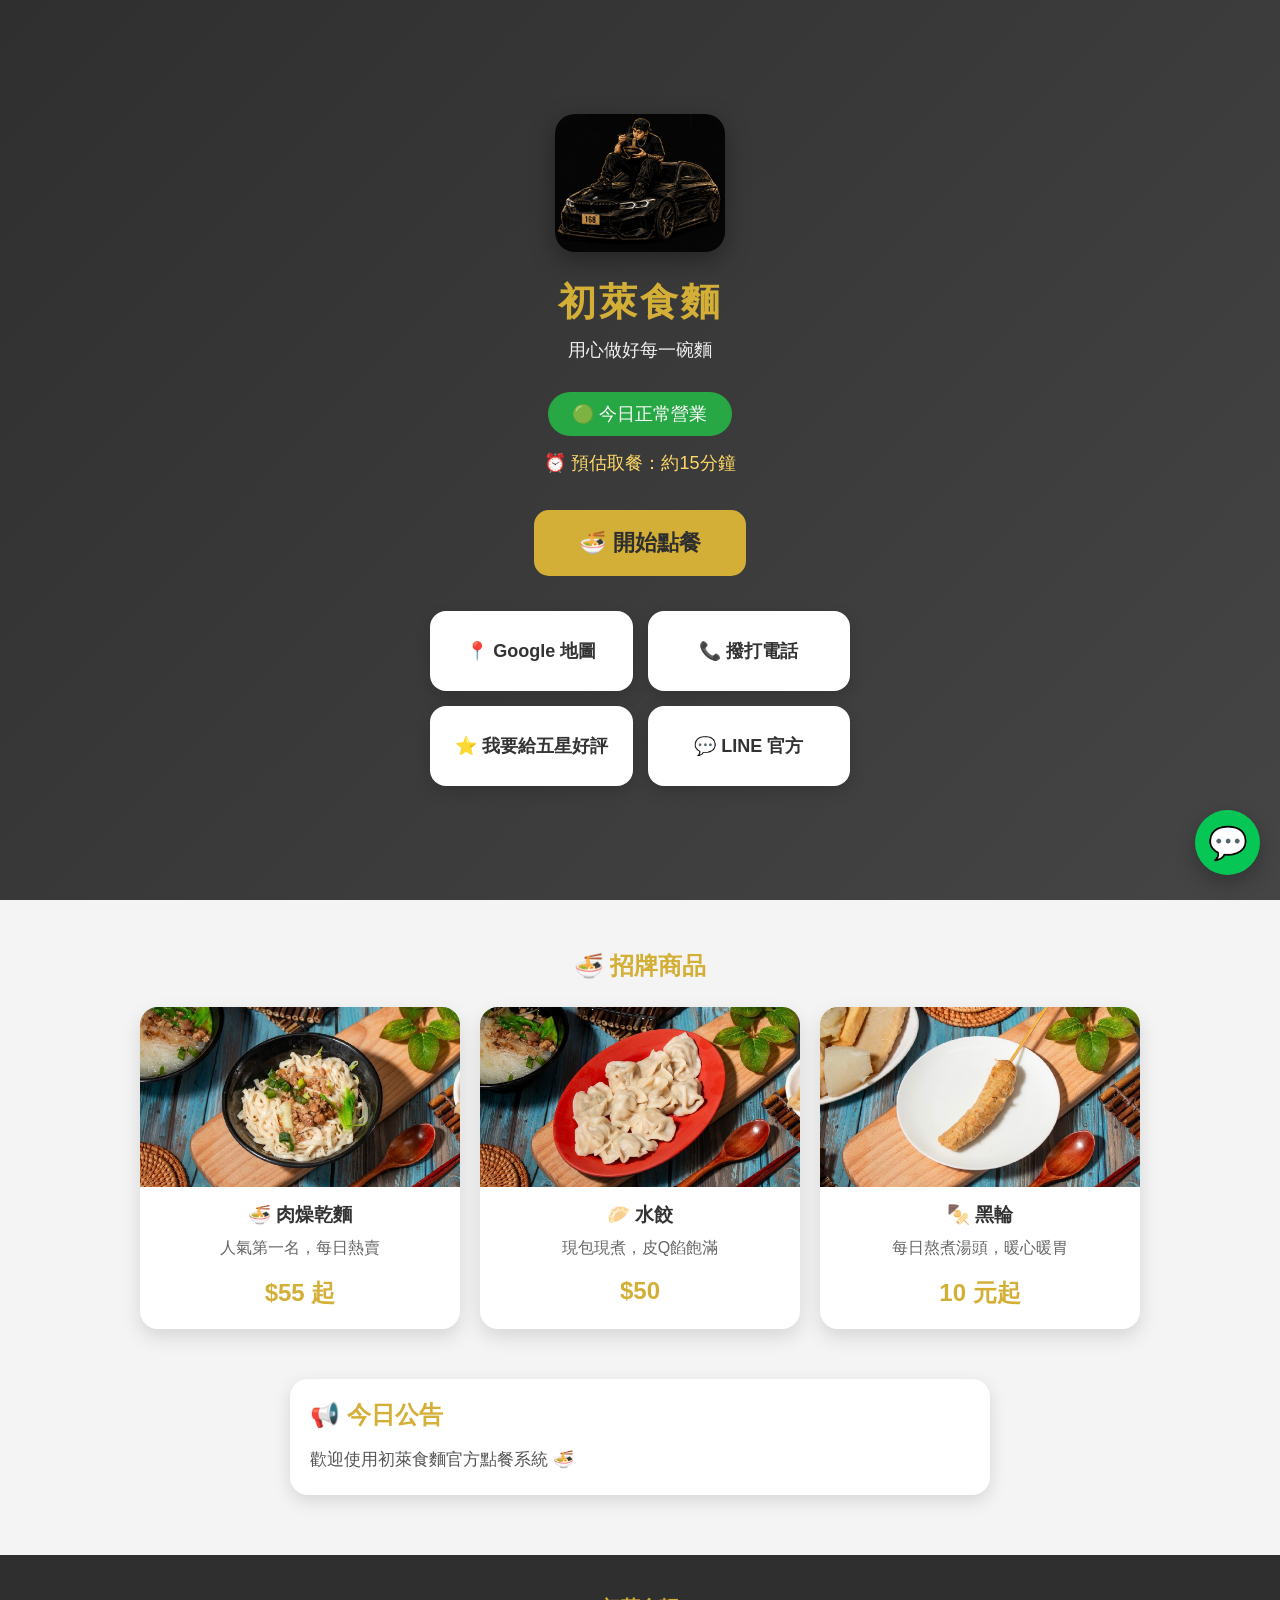
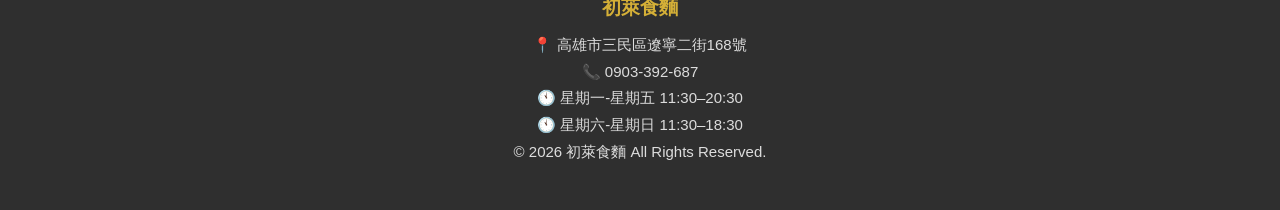
==== index.html @ 5552f07b "Update index.html" ====
<!DOCTYPE html>
<html lang="zh-Hant">

<head>
<meta charset="UTF-8">
<meta name="viewport" content="width=device-width, initial-scale=1.0">
<title>初萊食麵 | 官方網站</title>

<link rel="stylesheet" href="css/style.css">
</head>

<body>

<header class="hero">

    <img src="images/IMG_3543.jpeg" class="logo" alt="初萊食麵 Logo">

    <h1>初萊食麵</h1>

    <p class="slogan">
        用心做好每一碗麵
    </p>

    <div class="status">
        🟢 今日正常營業
    </div>

    <div class="wait">
        ⏰ 預估取餐：約15分鐘
    </div>

    <a href="order.html" class="order-btn">
        🍜 開始點餐
    </a>

<div class="quick-links">

    <a href="https://maps.app.goo.gl/HKeMyZ1iDuBQ5QWQ9?g_st=ic" target="_blank">
        📍 Google 地圖
    </a>

    <a href="tel:0903392687">
        📞 撥打電話
    </a>

<a href="https://g.page/r/CQl3fUEN40_CEBM/review" target="_blank">
    ⭐ 我要給五星好評
</a>

<a href="https://lin.ee/ZKitARId" target="_blank">
    💬 LINE 官方
</a>

</div>
</header>
<section class="featured-menu">

    <h2>🍜 招牌商品</h2>

    <div class="menu-grid">

        <div class="menu-card">
            <img src="images/IMG_3516.jpeg" alt="肉燥乾麵">
            <h3>🍜 肉燥乾麵</h3>
            <p>人氣第一名，每日熱賣</p>
            <div class="price">$55 起</div>
        </div>

        <div class="menu-card">
            <img src="images/IMG_3515.jpeg" alt="水餃">
            <h3>🥟 水餃</h3>
            <p>現包現煮，皮Q餡飽滿</p>
            <div class="price">$50</div>
        </div>

        <div class="menu-card">
            <img src="images/IMG_3517.jpeg" alt="黑輪">
            <h3>🍢 黑輪</h3>
            <p>每日熬煮湯頭，暖心暖胃</p>
            <div class="price">10 元起</div>
        </div>

    </div>

</section>

<section class="notice">

    <h2>📢 今日公告</h2>

    <div id="notice">
        歡迎使用初萊食麵官方點餐系統 🍜
    </div>
    </section>
    
<footer class="footer">

    <h3>初萊食麵</h3>

    <p>📍 高雄市三民區遼寧二街168號</p>

    <p>📞 0903-392-687</p>

    <p>🕚 星期一-星期五 11:30–20:30</p>

    <p>🕚 星期六-星期日 11:30–18:30</p>

    <p>© 2026 初萊食麵 All Rights Reserved.</p>

</footer>


<!-- LINE 官方 -->
<a href="https://lin.ee/ZKitARId"
   class="line-float"
   target="_blank"
   aria-label="LINE 官方">

    💬

</a>


</body>
</html>
---- css/style.css ----
/* ===== 基本設定 ===== */

*{
    margin:0;
    padding:0;
    box-sizing:border-box;
}

body{
    font-family:Arial, sans-serif;
    background:#f4f4f4;
    color:#333;
}

/* ===== 首頁 ===== */

.hero{

    min-height:100vh;

    background:linear-gradient(135deg,#2F2F2F,#454545);

    display:flex;

    flex-direction:column;

    justify-content:center;

    align-items:center;

    text-align:center;

    padding:30px;

}

/* Logo */

.logo{

    width:170px;

    border-radius:20px;

    margin-bottom:25px;

    box-shadow:0 8px 25px rgba(0,0,0,.35);

}

/* 店名 */

.hero h1{

    color:#D4AF37;

    font-size:38px;

    letter-spacing:3px;

    margin-bottom:10px;

}

/* 標語 */

.slogan{

    color:#eeeeee;

    font-size:18px;

    margin-bottom:30px;

}

/* 營業狀態 */

.status{

    background:#28a745;

    color:white;

    padding:10px 24px;

    border-radius:30px;

    font-size:18px;

    margin-bottom:15px;

}

/* 等待時間 */

.wait{

    color:#FFD966;

    font-size:18px;

    margin-bottom:35px;

}

/* 點餐按鈕 */

.order-btn{

    display:inline-block;

    background:#D4AF37;

    color:#2F2F2F;

    text-decoration:none;

    font-size:22px;

    font-weight:bold;

    padding:18px 45px;

    border-radius:15px;

    transition:.25s;

}

.order-btn:hover{

    transform:scale(1.05);

}

.order-btn:active{

    transform:scale(.95);

}
/* ===== 快捷按鈕 ===== */

.quick-links{
    margin-top:35px;
    width:100%;
    max-width:420px;

    display:grid;
    grid-template-columns:1fr 1fr;
    gap:15px;
}

.quick-links a{
    display:flex;
    justify-content:center;
    align-items:center;

    min-height:80px;

    background:white;
    color:#333;

    text-decoration:none;

    border-radius:16px;

    font-weight:bold;
    font-size:18px;

    box-shadow:0 6px 16px rgba(0,0,0,.15);

    transition:.25s;
}

.quick-links a:active{
    transform:scale(.97);
}
/* ===== 公告 ===== */

.notice{
    margin:25px auto 50px;

    width:90%;
    max-width:700px;

    background:white;

    border-radius:18px;

    padding:20px;

    box-shadow:0 6px 18px rgba(0,0,0,.12);

}

.notice h2{

    color:#D4AF37;

    margin-bottom:15px;

    font-size:24px;

}

#notice{

    font-size:17px;

    color:#555;

    line-height:1.7;

}
/* ===== LINE 浮動按鈕 ===== */

.line-float{

    position:fixed;

    right:20px;

    bottom:25px;

    width:65px;

    height:65px;

    background:#06C755;

    color:white;

    border-radius:50%;

    display:flex;

    justify-content:center;

    align-items:center;

    text-decoration:none;

    font-size:32px;

    box-shadow:0 8px 20px rgba(0,0,0,.25);

    z-index:9999;

    transition:.25s;

}

.line-float:hover{

    transform:scale(1.08);

}

.line-float:active{

    transform:scale(.92);

}
/* ===== 今日推薦 ===== */

.today-special{
    width:90%;
    max-width:700px;
    margin:45px auto 25px;
}

.today-special h2{
    color:#D4AF37;
    font-size:26px;
    margin-bottom:18px;
    text-align:center;
}

.special-card{

    background:linear-gradient(135deg,#ffffff,#f8f8f8);

    border:3px solid #D4AF37;

    border-radius:20px;

    padding:28px;

    text-align:center;

    box-shadow:0 10px 25px rgba(0,0,0,.18);

}

.special-card h3{
    color:#333;
    font-size:28px;
    margin:10px 0;
}

.special-card p{
    color:#666;
    line-height:1.8;
}

.price{
    color:#D4AF37;
    font-size:36px;
    font-weight:bold;
    margin:20px 0;
}

.special-btn{

    display:inline-block;

    margin-top:15px;

    background:#D4AF37;

    color:#2f2f2f;

    text-decoration:none;

    padding:16px 40px;

    border-radius:12px;

    font-size:18px;

    font-weight:bold;

    transition:.25s;

}

.special-btn:hover{

    transform:scale(1.05);

}
/* ===== 招牌商品 ===== */

.featured-menu{
    width:90%;
    max-width:1000px;
    margin:50px auto;
}

.featured-menu h2{
    text-align:center;
    color:#D4AF37;
    margin-bottom:25px;
}

.menu-grid{
    display:grid;
    grid-template-columns:repeat(auto-fit,minmax(250px,1fr));
    gap:20px;
}

.menu-card{
    background:#fff;
    border-radius:18px;
    overflow:hidden;
    box-shadow:0 8px 20px rgba(0,0,0,.12);
    text-align:center;
    transition:.25s;
}
.menu-card img{
    width:100%;
    height:200px;
    object-fit:cover;
    display:block;
}
.menu-card:hover{
    transform:translateY(-5px);
}

.menu-card img{
    width:100%;
    height:180px;
    object-fit:cover;
}

.menu-card h3{
    margin:15px 0 10px;
}

.menu-card p{
    color:#666;
    padding:0 15px;
}

.menu-card .price{
    color:#D4AF37;
    font-size:24px;
    font-weight:bold;
    margin:18px 0 20px;
}
/* ===== 頁尾 ===== */

.footer{
    margin-top:60px;
    padding:40px 20px;
    background:#2F2F2F;
    color:#ddd;
    text-align:center;
}

.footer h3{
    color:#D4AF37;
    margin-bottom:15px;
}

.footer p{
    margin:8px 0;
    font-size:15px;
}
/* ===== 點餐頁 ===== */

.page-header{

    background:#2F2F2F;

    color:white;

    text-align:center;

    padding:30px;

}

.page-header h1{

    color:#D4AF37;

    margin-bottom:10px;

}

.order-page{

    width:90%;

    max-width:700px;

    margin:30px auto;

}

.order-page h2{

    color:#D4AF37;

    margin-bottom:20px;

}

.menu-item{

    display:flex;

    justify-content:space-between;

    align-items:center;

    background:white;

    padding:18px;

    border-radius:15px;

    margin-bottom:15px;

    box-shadow:0 4px 12px rgba(0,0,0,.1);

}

.menu-item button{

    background:#D4AF37;

    color:#222;

    border:none;

    padding:12px 20px;

    border-radius:10px;

    font-weight:bold;

}
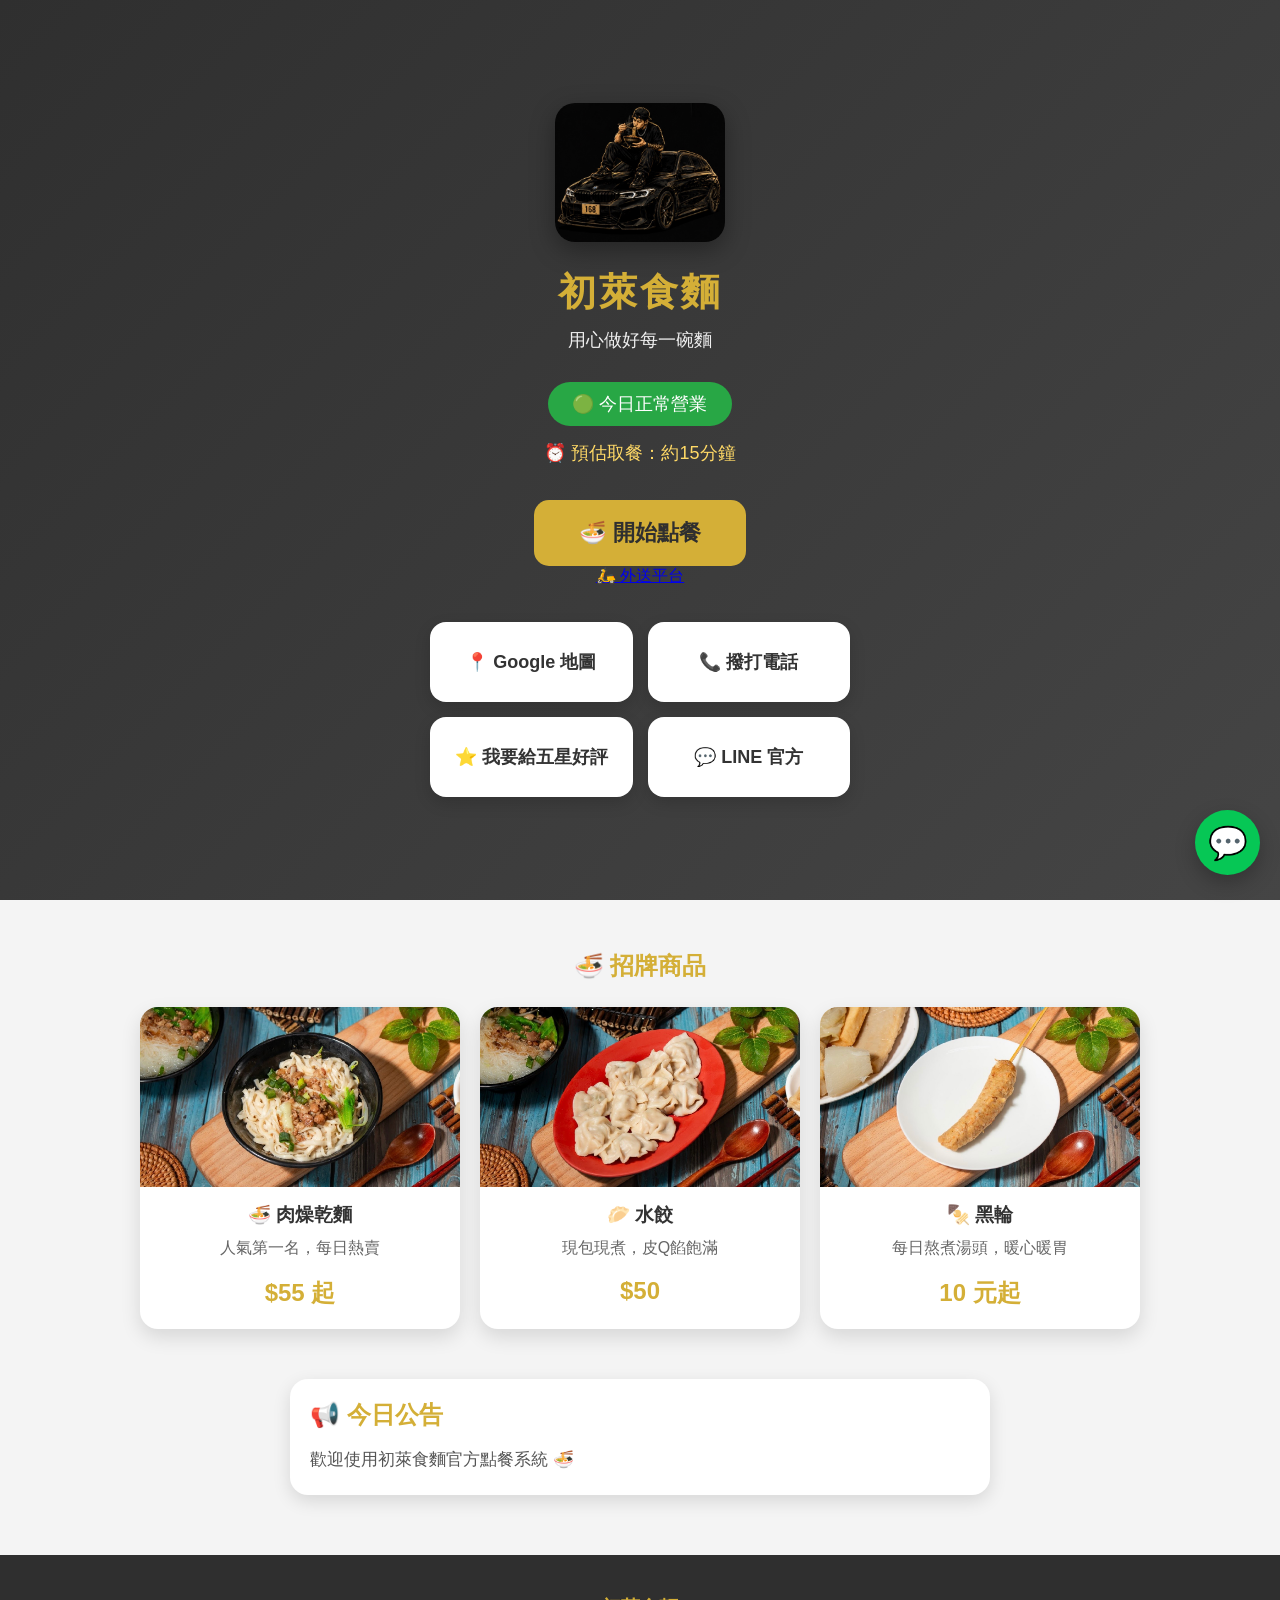
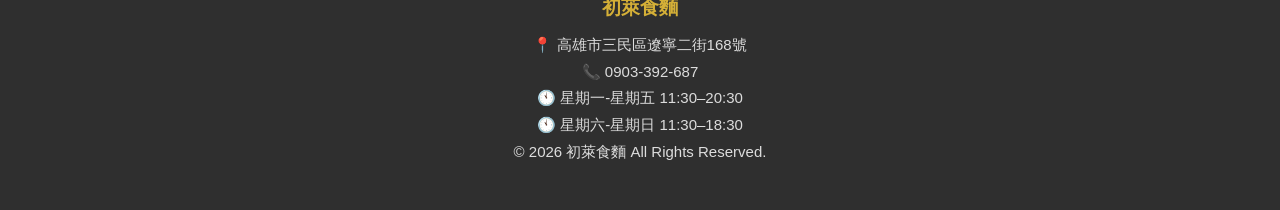
==== commit 73014a22: "Update index.html" ====
--- a/index.html
+++ b/index.html
@@ -32,6 +32,14 @@
     <a href="order.html" class="order-btn">
         🍜 開始點餐
     </a>
+    
+<a
+    class="bigbtn delivery"
+    href="delivery.html">
+
+    🛵 外送平台
+
+</a>
 
 <div class="quick-links">
 
--- a/css/style.css
+++ b/css/style.css
@@ -492,4 +492,442 @@
 
     font-weight:bold;
 
+}
+/* ===== 結帳頁 ===== */
+
+input,
+textarea,
+select{
+
+    width:100%;
+    box-sizing:border-box;
+
+    padding:16px;
+
+    margin-top:8px;
+    margin-bottom:20px;
+
+    font-size:18px;
+
+    border:2px solid #ddd;
+
+    border-radius:12px;
+
+    background:#fff;
+
+}
+
+input:focus,
+textarea:focus{
+
+    border-color:#D4AF37;
+    outline:none;
+
+}
+
+label{
+
+    font-size:18px;
+    display:block;
+    margin:12px 0;
+
+}
+
+#submit-order{
+
+    width:100%;
+
+    padding:18px;
+
+    font-size:22px;
+
+    font-weight:bold;
+
+    background:#D4AF37;
+
+    color:#222;
+
+    border:none;
+
+    border-radius:15px;
+
+    margin-top:20px;
+
+}
+/* ===== 結帳頁 ===== */
+
+.checkout-page{
+
+    max-width:700px;
+
+    margin:auto;
+
+    padding:20px;
+
+}
+
+.checkout-card{
+
+    background:#fff;
+
+    border-radius:18px;
+
+    padding:20px;
+
+    margin-bottom:20px;
+
+    box-shadow:0 4px 12px rgba(0,0,0,.08);
+
+}
+
+.checkout-card h2{
+
+    margin-top:0;
+
+    color:#444;
+
+}
+
+.checkout-card label{
+
+    display:block;
+
+    margin-top:16px;
+
+    margin-bottom:8px;
+
+    font-weight:bold;
+
+}
+
+.checkout-card input[type=text],
+.checkout-card input[type=tel],
+.checkout-card textarea{
+
+    width:100%;
+
+    box-sizing:border-box;
+
+    padding:16px;
+
+    font-size:18px;
+
+    border:2px solid #ddd;
+
+    border-radius:12px;
+
+}
+
+.checkout-card textarea{
+
+    resize:vertical;
+
+}
+
+.checkout-card input:focus,
+.checkout-card textarea:focus{
+
+    border-color:#D4AF37;
+
+    outline:none;
+
+}
+
+#submit-order{
+
+    width:100%;
+
+    margin-top:25px;
+
+    padding:18px;
+
+    border:none;
+
+    border-radius:14px;
+
+    background:#D4AF37;
+
+    color:#222;
+
+    font-size:22px;
+
+    font-weight:bold;
+
+}
+/* ===== Checkout ===== */
+
+.checkout-page{
+
+    max-width:700px;
+    margin:auto;
+    padding:20px;
+
+}
+
+.checkout-card{
+
+    background:#fff;
+
+    border-radius:18px;
+
+    padding:22px;
+
+    margin-bottom:20px;
+
+    box-shadow:0 8px 20px rgba(0,0,0,.08);
+
+}
+
+.checkout-card h2{
+
+    margin-top:0;
+
+    color:#333;
+
+}
+
+.checkout-card label{
+
+    display:block;
+
+    margin-top:18px;
+
+    margin-bottom:8px;
+
+    font-size:18px;
+
+    font-weight:bold;
+
+}
+
+.checkout-card input[type=text],
+.checkout-card input[type=tel],
+.checkout-card textarea{
+
+    width:100%;
+
+    box-sizing:border-box;
+
+    padding:16px;
+
+    font-size:18px;
+
+    border-radius:12px;
+
+    border:2px solid #ddd;
+
+}
+
+.checkout-card textarea{
+
+    min-height:110px;
+
+    resize:none;
+
+}
+
+.checkout-card input:focus,
+.checkout-card textarea:focus{
+
+    border-color:#D4AF37;
+
+    outline:none;
+
+}
+
+.order-type{
+
+    display:flex;
+
+    gap:15px;
+
+    margin-top:10px;
+
+}
+
+.order-type label{
+
+    flex:1;
+
+    text-align:center;
+
+    background:#f5f5f5;
+
+    border-radius:12px;
+
+    padding:15px;
+
+    cursor:pointer;
+
+}
+
+#submit-order{
+
+    width:100%;
+
+    margin-top:30px;
+
+    padding:18px;
+
+    border:none;
+
+    border-radius:14px;
+
+    background:#D4AF37;
+
+    color:#222;
+
+    font-size:22px;
+
+    font-weight:bold;
+
+}
+/* ===== 客製化視窗 ===== */
+
+.modal{
+
+    display:none;
+
+    position:fixed;
+
+    left:0;
+
+    top:0;
+
+    width:100%;
+
+    height:100%;
+
+    background:rgba(0,0,0,.55);
+
+    z-index:9999;
+
+}
+
+.modal-box{
+
+    position:absolute;
+
+    left:0;
+
+    bottom:0;
+
+    width:100%;
+
+    max-height:90vh;
+
+    overflow:auto;
+
+    background:white;
+
+    border-radius:28px 28px 0 0;
+
+    padding:24px;
+
+    animation:slideUp .25s;
+
+}
+@keyframes slideUp{
+
+    from{
+
+        transform:translateY(100%);
+
+    }
+
+    to{
+
+        transform:translateY(0);
+
+    }
+
+}
+
+.modal h2{
+
+    margin-top:0;
+
+    text-align:center;
+
+    color:#d4af37;
+
+}
+
+.modal h3{
+
+    margin-top:20px;
+
+    font-size:16px;
+
+}
+
+.modal label{
+
+    display:flex;
+
+    align-items:center;
+
+    padding:14px;
+
+    margin:10px 0;
+
+    border:1px solid #ddd;
+
+    border-radius:14px;
+
+    font-size:17px;
+
+}
+
+.modal input{
+
+    margin-right:8px;
+
+}
+
+.modal button{
+
+    width:100%;
+
+    padding:18px;
+
+    border:none;
+
+    border-radius:14px;
+
+    font-size:18px;
+
+    font-weight:bold;
+
+}
+
+.modal button:first-of-type{
+
+    background:#d4af37;
+
+    color:#222;
+
+}
+
+.modal button:last-of-type{
+
+    background:#eee;
+
+}
+.brand-home{
+    display:inline-block;
+    color:#D4AF37;
+    text-decoration:none;
+    font-size:32px;
+    font-weight:bold;
+    letter-spacing:3px;
+    transition:.2s;
+}
+
+.brand-home:hover{
+    transform:scale(1.03);
+}
+
+.brand-home:active{
+    transform:scale(.97);
 }
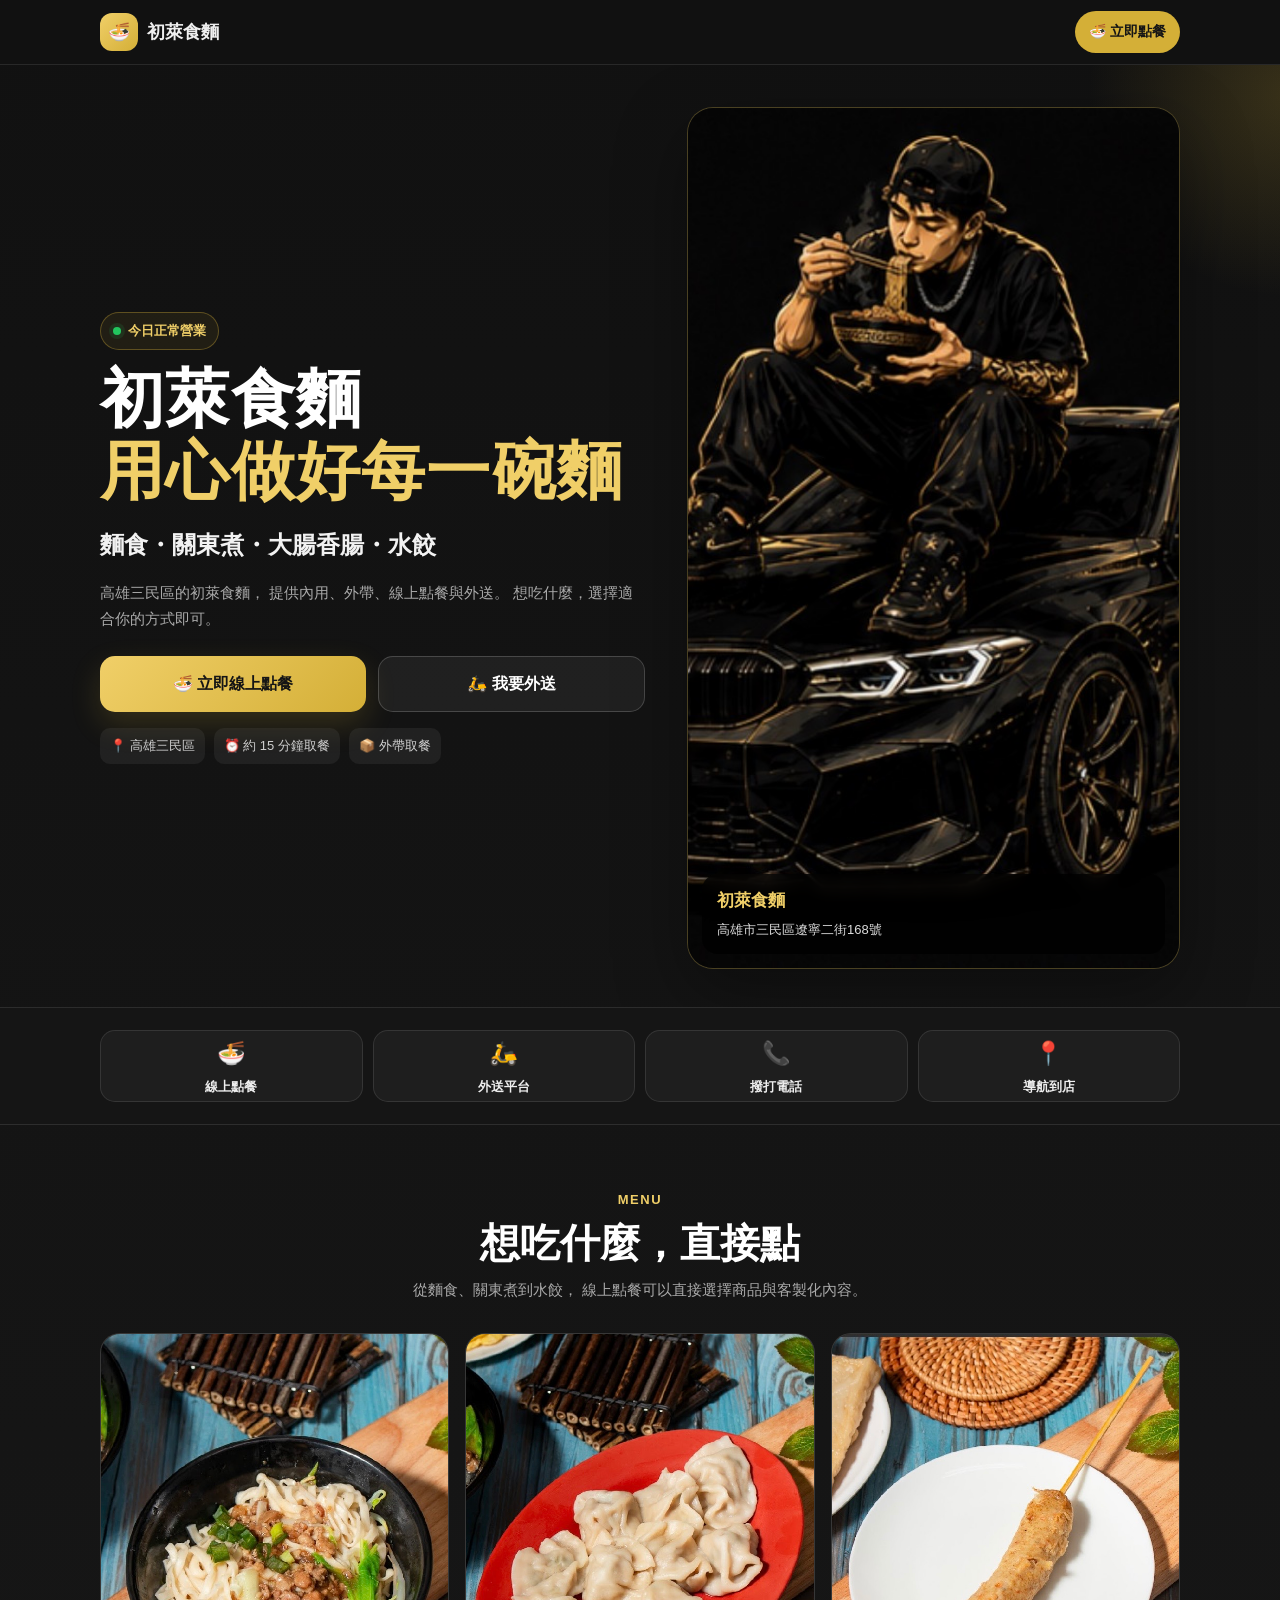
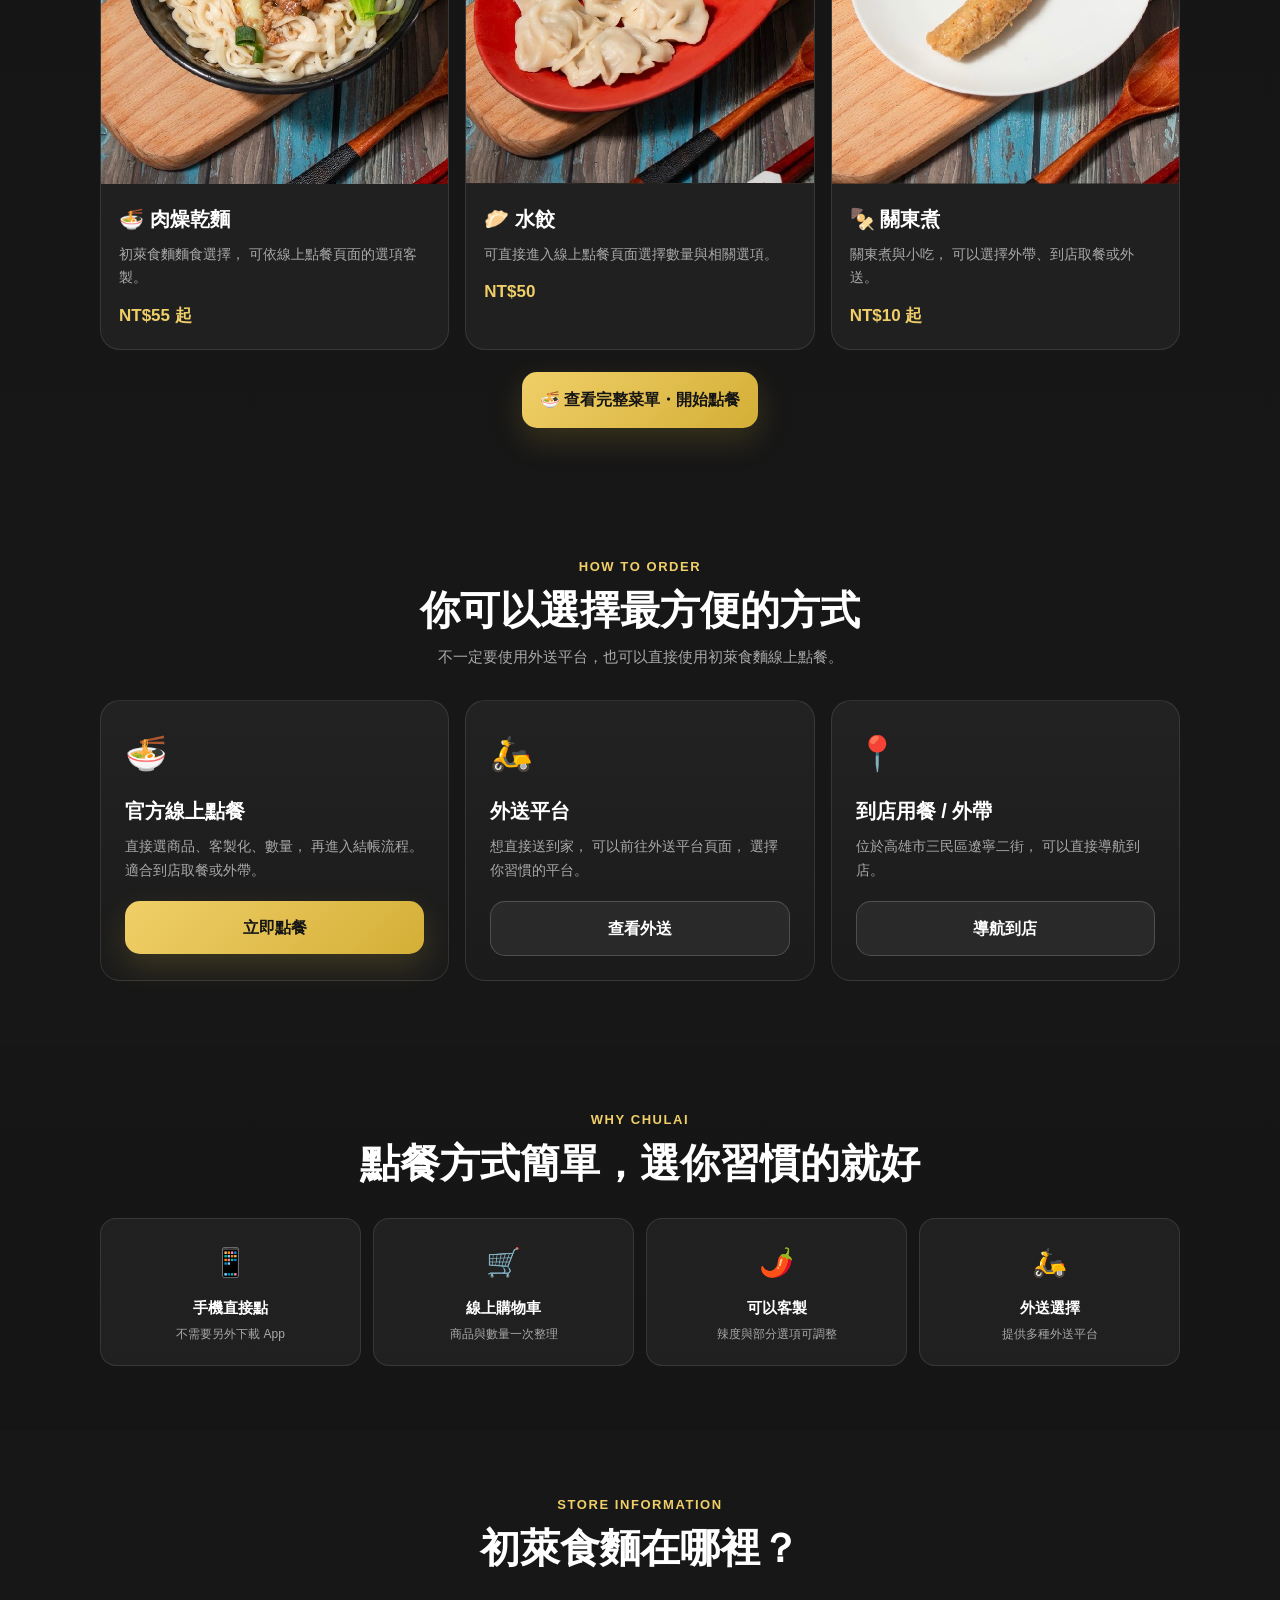
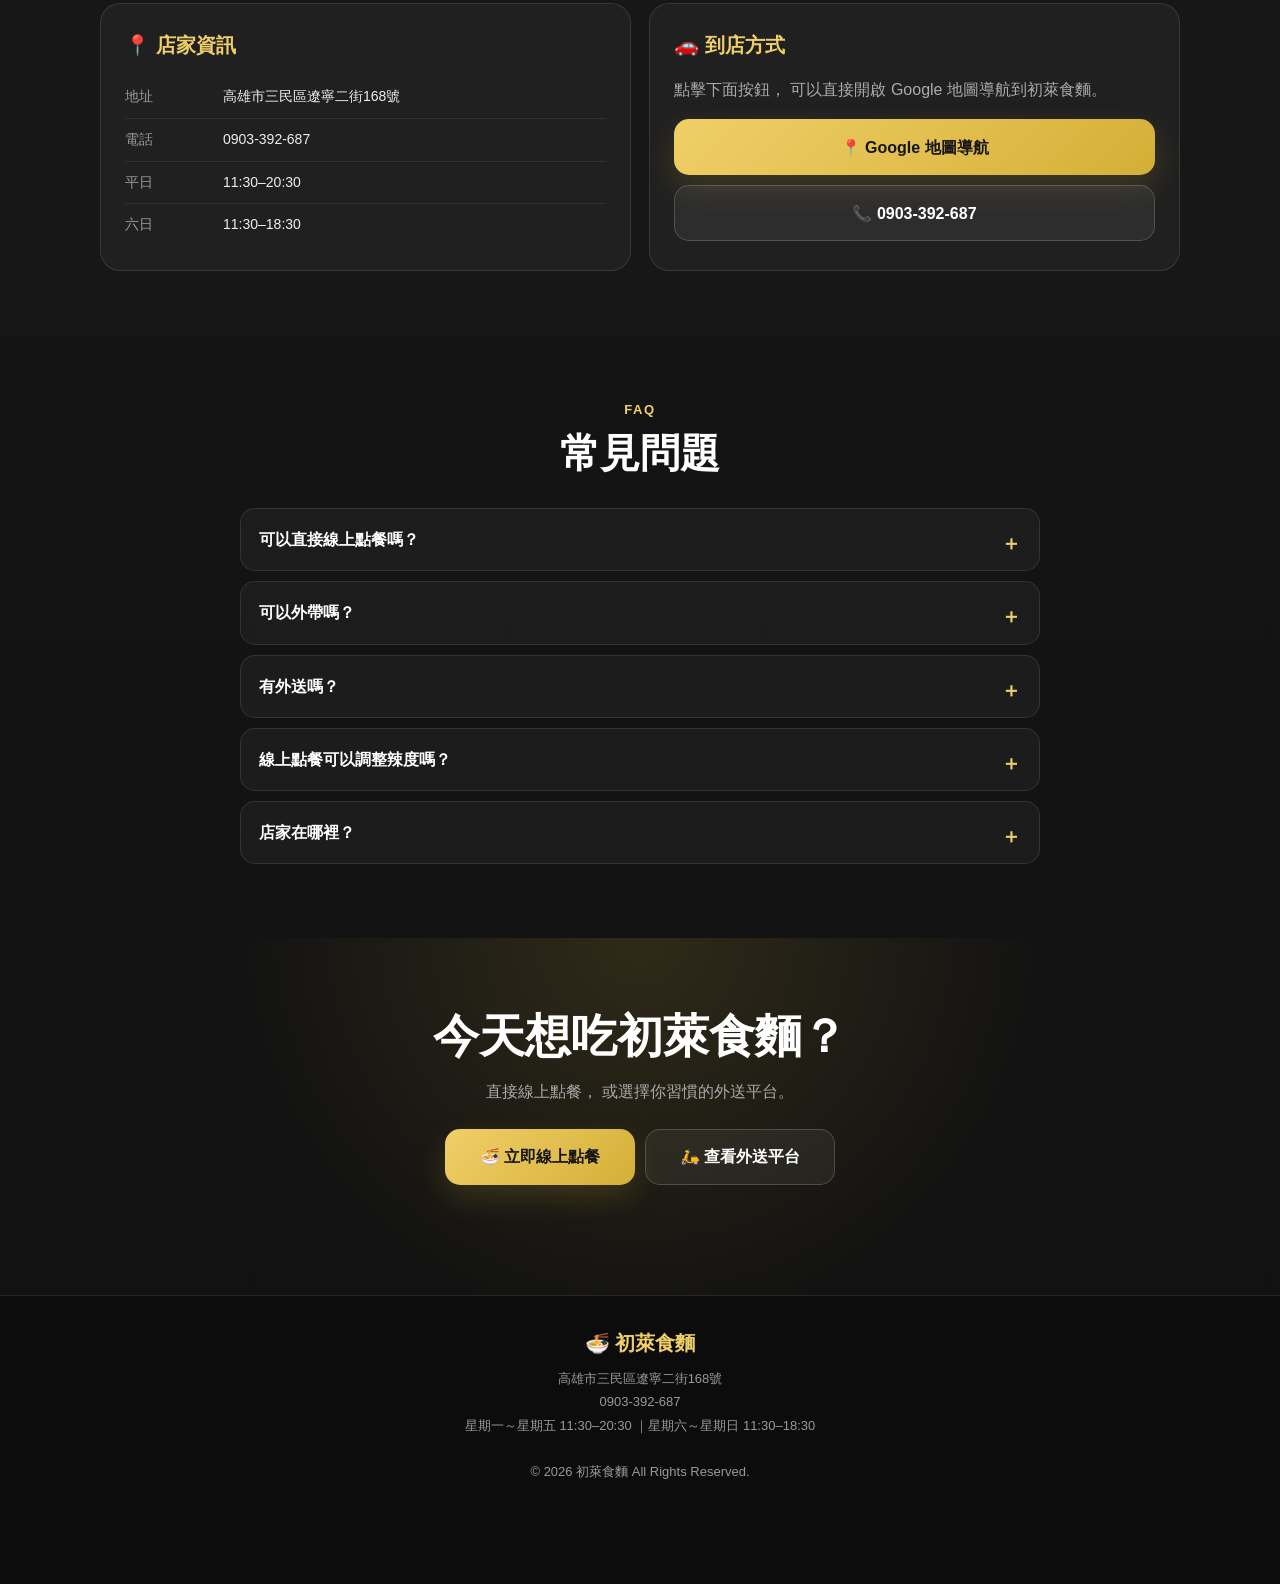
==== commit cdf3a312: "Update index.html" ====
--- a/index.html
+++ b/index.html
@@ -1,133 +1,3097 @@
 <!DOCTYPE html>
-<html lang="zh-Hant">
+<html lang="zh-Hant-TW">
 
 <head>
-<meta charset="UTF-8">
-<meta name="viewport" content="width=device-width, initial-scale=1.0">
-<title>初萊食麵 | 官方網站</title>
-
-<link rel="stylesheet" href="css/style.css">
+
+    <meta charset="UTF-8">
+
+    <meta
+        name="viewport"
+        content="width=device-width, initial-scale=1.0">
+
+    <title>
+        初萊食麵｜高雄三民區麵食・關東煮・大腸香腸・水餃｜線上點餐與外送
+    </title>
+
+    <meta
+        name="description"
+        content="初萊食麵｜高雄三民區麵食、關東煮、大腸香腸、水餃。提供內用、外帶、線上點餐與外送服務。立即線上點餐，或選擇 Uber Eats、foodpanda、foodomo。">
+
+    <meta
+        name="robots"
+        content="index, follow">
+
+    <meta
+        name="theme-color"
+        content="#151515">
+
+    <!--
+        Google Ads / SEO
+        正式使用自訂網域後，
+        建議把 canonical 改成你的正式網址。
+    -->
+    <link
+        rel="canonical"
+        href="https://asj3733.github.io/chulai-order-v2/">
+
+    <!-- Open Graph -->
+    <meta
+        property="og:type"
+        content="website">
+
+    <meta
+        property="og:title"
+        content="初萊食麵｜高雄三民區麵食・關東煮・大腸香腸">
+
+    <meta
+        property="og:description"
+        content="麵食、關東煮、大腸香腸、水餃｜提供線上點餐、外帶與外送">
+
+    <meta
+        property="og:image"
+        content="https://asj3733.github.io/chulai-order-v2/images/IMG_3543.jpeg">
+
+    <meta
+        property="og:url"
+        content="https://asj3733.github.io/chulai-order-v2/">
+
+    <meta
+        property="og:locale"
+        content="zh_TW">
+
+    <style>
+
+        /* =========================================================
+           初萊食麵｜Google Ads 一頁式首頁
+           v1.0
+        ========================================================= */
+
+        :root {
+
+            --bg: #111111;
+            --bg-soft: #191919;
+            --card: #202020;
+
+            --gold: #d4af37;
+            --gold-light: #f0cf68;
+
+            --white: #ffffff;
+            --text: #eeeeee;
+            --muted: #a9a9a9;
+
+            --green: #22c55e;
+
+            --border: rgba(255,255,255,.10);
+
+            --max: 1080px;
+
+            --radius: 20px;
+
+        }
+
+
+        * {
+            box-sizing: border-box;
+        }
+
+
+        html {
+            scroll-behavior: smooth;
+        }
+
+
+        body {
+
+            margin: 0;
+
+            background:
+                linear-gradient(
+                    180deg,
+                    #111111 0%,
+                    #171717 45%,
+                    #111111 100%
+                );
+
+            color: var(--text);
+
+            font-family:
+                -apple-system,
+                BlinkMacSystemFont,
+                "Noto Sans TC",
+                "PingFang TC",
+                "Microsoft JhengHei",
+                Arial,
+                sans-serif;
+
+            line-height: 1.7;
+
+        }
+
+
+        img {
+
+            display: block;
+
+            max-width: 100%;
+
+        }
+
+
+        a {
+
+            color: inherit;
+
+            text-decoration: none;
+
+        }
+
+
+        button,
+        a {
+
+            -webkit-tap-highlight-color:
+                transparent;
+
+        }
+
+
+        :focus-visible {
+
+            outline:
+                3px solid var(--gold-light);
+
+            outline-offset: 4px;
+
+        }
+
+
+        .container {
+
+            width:
+                min(
+                    calc(100% - 32px),
+                    var(--max)
+                );
+
+            margin:
+                0 auto;
+
+        }
+
+
+        /* =========================================================
+           跳過導覽
+        ========================================================= */
+
+        .skip-link {
+
+            position:
+                fixed;
+
+            left:
+                12px;
+
+            top:
+                -100px;
+
+            z-index:
+                9999;
+
+            padding:
+                10px 16px;
+
+            background:
+                var(--gold);
+
+            color:
+                #111;
+
+            font-weight:
+                800;
+
+            border-radius:
+                10px;
+
+        }
+
+
+        .skip-link:focus {
+
+            top:
+                12px;
+
+        }
+
+
+        /* =========================================================
+           頂部導覽
+        ========================================================= */
+
+        .topbar {
+
+            position:
+                sticky;
+
+            top:
+                0;
+
+            z-index:
+                1000;
+
+            background:
+                rgba(17,17,17,.94);
+
+            backdrop-filter:
+                blur(12px);
+
+            border-bottom:
+                1px solid var(--border);
+
+        }
+
+
+        .topbar-inner {
+
+            min-height:
+                64px;
+
+            display:
+                flex;
+
+            align-items:
+                center;
+
+            justify-content:
+                space-between;
+
+            gap:
+                16px;
+
+        }
+
+
+        .brand {
+
+            display:
+                flex;
+
+            align-items:
+                center;
+
+            gap:
+                9px;
+
+            font-weight:
+                900;
+
+            font-size:
+                18px;
+
+            white-space:
+                nowrap;
+
+        }
+
+
+        .brand-mark {
+
+            width:
+                38px;
+
+            height:
+                38px;
+
+            display:
+                grid;
+
+            place-items:
+                center;
+
+            border-radius:
+                12px;
+
+            background:
+                linear-gradient(
+                    135deg,
+                    var(--gold-light),
+                    var(--gold)
+                );
+
+            color:
+                #151515;
+
+        }
+
+
+        .top-order {
+
+            padding:
+                9px 14px;
+
+            border-radius:
+                999px;
+
+            background:
+                var(--gold);
+
+            color:
+                #151515;
+
+            font-weight:
+                900;
+
+            font-size:
+                14px;
+
+        }
+
+
+        /* =========================================================
+           Hero
+        ========================================================= */
+
+        .hero {
+
+            position:
+                relative;
+
+            overflow:
+                hidden;
+
+            padding:
+                42px 0 38px;
+
+            border-bottom:
+                1px solid var(--border);
+
+        }
+
+
+        .hero::before {
+
+            content:
+                "";
+
+            position:
+                absolute;
+
+            width:
+                420px;
+
+            height:
+                420px;
+
+            right:
+                -220px;
+
+            top:
+                -180px;
+
+            background:
+                radial-gradient(
+                    circle,
+                    rgba(212,175,55,.20),
+                    transparent 68%
+                );
+
+            pointer-events:
+                none;
+
+        }
+
+
+        .hero-grid {
+
+            position:
+                relative;
+
+            display:
+                grid;
+
+            grid-template-columns:
+                1.05fr .95fr;
+
+            gap:
+                42px;
+
+            align-items:
+                center;
+
+        }
+
+
+        .hero-content {
+
+            order:
+                1;
+
+        }
+
+
+        .hero-photo {
+
+            order:
+                2;
+
+        }
+
+
+        .eyebrow {
+
+            display:
+                inline-flex;
+
+            align-items:
+                center;
+
+            gap:
+                7px;
+
+            padding:
+                7px 12px;
+
+            border:
+                1px solid rgba(212,175,55,.35);
+
+            border-radius:
+                999px;
+
+            color:
+                var(--gold-light);
+
+            background:
+                rgba(212,175,55,.08);
+
+            font-size:
+                13px;
+
+            font-weight:
+                800;
+
+            margin-bottom:
+                14px;
+
+        }
+
+
+        .status-dot {
+
+            width:
+                8px;
+
+            height:
+                8px;
+
+            border-radius:
+                50%;
+
+            background:
+                var(--green);
+
+            box-shadow:
+                0 0 0 4px rgba(34,197,94,.12);
+
+        }
+
+
+        h1 {
+
+            margin:
+                0;
+
+            color:
+                var(--white);
+
+            font-size:
+                clamp(36px, 7vw, 64px);
+
+            line-height:
+                1.12;
+
+            letter-spacing:
+                .02em;
+
+        }
+
+
+        .hero-title-gold {
+
+            color:
+                var(--gold-light);
+
+        }
+
+
+        .hero-subtitle {
+
+            margin:
+                18px 0 0;
+
+            font-size:
+                clamp(18px, 3vw, 24px);
+
+            color:
+                #f2f2f2;
+
+            font-weight:
+                700;
+
+        }
+
+
+        .hero-description {
+
+            margin:
+                14px 0 0;
+
+            max-width:
+                620px;
+
+            color:
+                var(--muted);
+
+            font-size:
+                15px;
+
+        }
+
+
+        .hero-actions {
+
+            display:
+                grid;
+
+            grid-template-columns:
+                1fr 1fr;
+
+            gap:
+                12px;
+
+            margin-top:
+                25px;
+
+        }
+
+
+        .btn {
+
+            min-height:
+                56px;
+
+            padding:
+                13px 18px;
+
+            border-radius:
+                15px;
+
+            display:
+                flex;
+
+            align-items:
+                center;
+
+            justify-content:
+                center;
+
+            text-align:
+                center;
+
+            font-weight:
+                900;
+
+            transition:
+                transform .18s ease,
+                opacity .18s ease;
+
+        }
+
+
+        .btn:hover {
+
+            transform:
+                translateY(-2px);
+
+        }
+
+
+        .btn-primary {
+
+            background:
+                linear-gradient(
+                    135deg,
+                    var(--gold-light),
+                    var(--gold)
+                );
+
+            color:
+                #151515;
+
+            box-shadow:
+                0 12px 30px
+                rgba(212,175,55,.18);
+
+        }
+
+
+        .btn-secondary {
+
+            border:
+                1px solid rgba(255,255,255,.18);
+
+            background:
+                rgba(255,255,255,.06);
+
+            color:
+                var(--white);
+
+        }
+
+
+        .hero-notes {
+
+            display:
+                flex;
+
+            flex-wrap:
+                wrap;
+
+            gap:
+                9px;
+
+            margin-top:
+                16px;
+
+        }
+
+
+        .hero-note {
+
+            padding:
+                7px 10px;
+
+            border-radius:
+                10px;
+
+            background:
+                rgba(255,255,255,.06);
+
+            color:
+                #cfcfcf;
+
+            font-size:
+                13px;
+
+        }
+
+
+        .hero-photo-card {
+
+            position:
+                relative;
+
+            overflow:
+                hidden;
+
+            border-radius:
+                26px;
+
+            border:
+                1px solid rgba(212,175,55,.25);
+
+            background:
+                #1c1c1c;
+
+            box-shadow:
+                0 24px 70px
+                rgba(0,0,0,.35);
+
+        }
+
+
+        .hero-photo-card img {
+
+            width:
+                100%;
+
+            aspect-ratio:
+                4 / 4.3;
+
+            object-fit:
+                cover;
+
+        }
+
+
+        .hero-photo-overlay {
+
+            position:
+                absolute;
+
+            left:
+                14px;
+
+            right:
+                14px;
+
+            bottom:
+                14px;
+
+            padding:
+                13px 15px;
+
+            border-radius:
+                16px;
+
+            background:
+                rgba(0,0,0,.72);
+
+            backdrop-filter:
+                blur(8px);
+
+        }
+
+
+        .hero-photo-overlay strong {
+
+            display:
+                block;
+
+            color:
+                var(--gold-light);
+
+            font-size:
+                17px;
+
+        }
+
+
+        .hero-photo-overlay span {
+
+            display:
+                block;
+
+            margin-top:
+                3px;
+
+            color:
+                #ddd;
+
+            font-size:
+                13px;
+
+        }
+
+
+        /* =========================================================
+           快速入口
+        ========================================================= */
+
+        .quick-actions {
+
+            padding:
+                22px 0;
+
+            background:
+                #151515;
+
+            border-bottom:
+                1px solid var(--border);
+
+        }
+
+
+        .quick-grid {
+
+            display:
+                grid;
+
+            grid-template-columns:
+                repeat(4, 1fr);
+
+            gap:
+                10px;
+
+        }
+
+
+        .quick-card {
+
+            min-height:
+                72px;
+
+            display:
+                flex;
+
+            flex-direction:
+                column;
+
+            justify-content:
+                center;
+
+            align-items:
+                center;
+
+            gap:
+                2px;
+
+            border:
+                1px solid var(--border);
+
+            border-radius:
+                15px;
+
+            background:
+                rgba(255,255,255,.04);
+
+            text-align:
+                center;
+
+        }
+
+
+        .quick-icon {
+
+            font-size:
+                23px;
+
+        }
+
+
+        .quick-label {
+
+            font-size:
+                13px;
+
+            font-weight:
+                800;
+
+        }
+
+
+        /* =========================================================
+           共用 section
+        ========================================================= */
+
+        section {
+
+            scroll-margin-top:
+                78px;
+
+        }
+
+
+        .section {
+
+            padding:
+                64px 0;
+
+        }
+
+
+        .section-alt {
+
+            background:
+                #171717;
+
+        }
+
+
+        .section-heading {
+
+            max-width:
+                720px;
+
+            margin:
+                0 auto 30px;
+
+            text-align:
+                center;
+
+        }
+
+
+        .section-kicker {
+
+            color:
+                var(--gold-light);
+
+            font-size:
+                13px;
+
+            font-weight:
+                900;
+
+            letter-spacing:
+                .12em;
+
+        }
+
+
+        .section-title {
+
+            margin:
+                7px 0 9px;
+
+            color:
+                var(--white);
+
+            font-size:
+                clamp(27px, 5vw, 40px);
+
+            line-height:
+                1.25;
+
+        }
+
+
+        .section-description {
+
+            margin:
+                0;
+
+            color:
+                var(--muted);
+
+            font-size:
+                15px;
+
+        }
+
+
+        /* =========================================================
+           品項
+        ========================================================= */
+
+        .food-grid {
+
+            display:
+                grid;
+
+            grid-template-columns:
+                repeat(3, 1fr);
+
+            gap:
+                16px;
+
+        }
+
+
+        .food-card {
+
+            overflow:
+                hidden;
+
+            border:
+                1px solid var(--border);
+
+            border-radius:
+                var(--radius);
+
+            background:
+                var(--card);
+
+        }
+
+
+        .food-card img {
+
+            width:
+                100%;
+
+            aspect-ratio:
+                4 / 3;
+
+            object-fit:
+                cover;
+
+        }
+
+
+        .food-body {
+
+            padding:
+                18px;
+
+        }
+
+
+        .food-body h3 {
+
+            margin:
+                0;
+
+            color:
+                var(--white);
+
+            font-size:
+                20px;
+
+        }
+
+
+        .food-body p {
+
+            margin:
+                7px 0 0;
+
+            color:
+                var(--muted);
+
+            font-size:
+                14px;
+
+        }
+
+
+        .food-price {
+
+            margin-top:
+                12px;
+
+            color:
+                var(--gold-light);
+
+            font-size:
+                17px;
+
+            font-weight:
+                900;
+
+        }
+
+
+        /* =========================================================
+           三大方式
+        ========================================================= */
+
+        .service-grid {
+
+            display:
+                grid;
+
+            grid-template-columns:
+                repeat(3, 1fr);
+
+            gap:
+                16px;
+
+        }
+
+
+        .service-card {
+
+            padding:
+                24px;
+
+            border:
+                1px solid var(--border);
+
+            border-radius:
+                var(--radius);
+
+            background:
+                linear-gradient(
+                    180deg,
+                    #222,
+                    #1b1b1b
+                );
+
+        }
+
+
+        .service-icon {
+
+            font-size:
+                34px;
+
+        }
+
+
+        .service-card h3 {
+
+            margin:
+                12px 0 7px;
+
+            color:
+                var(--white);
+
+            font-size:
+                20px;
+
+        }
+
+
+        .service-card p {
+
+            margin:
+                0;
+
+            color:
+                var(--muted);
+
+            font-size:
+                14px;
+
+        }
+
+
+        .service-card .btn {
+
+            margin-top:
+                18px;
+
+            width:
+                100%;
+
+            min-height:
+                48px;
+
+        }
+
+
+        /* =========================================================
+           為什麼選初萊
+        ========================================================= */
+
+        .feature-grid {
+
+            display:
+                grid;
+
+            grid-template-columns:
+                repeat(4, 1fr);
+
+            gap:
+                12px;
+
+        }
+
+
+        .feature {
+
+            padding:
+                20px 15px;
+
+            border-radius:
+                16px;
+
+            background:
+                rgba(255,255,255,.05);
+
+            border:
+                1px solid var(--border);
+
+            text-align:
+                center;
+
+        }
+
+
+        .feature-icon {
+
+            font-size:
+                28px;
+
+        }
+
+
+        .feature strong {
+
+            display:
+                block;
+
+            margin-top:
+                8px;
+
+            color:
+                var(--white);
+
+            font-size:
+                15px;
+
+        }
+
+
+        .feature span {
+
+            display:
+                block;
+
+            margin-top:
+                4px;
+
+            color:
+                var(--muted);
+
+            font-size:
+                12px;
+
+        }
+
+
+        /* =========================================================
+           店家資訊
+        ========================================================= */
+
+        .info-grid {
+
+            display:
+                grid;
+
+            grid-template-columns:
+                1fr 1fr;
+
+            gap:
+                18px;
+
+        }
+
+
+        .info-card {
+
+            padding:
+                24px;
+
+            border:
+                1px solid var(--border);
+
+            border-radius:
+                var(--radius);
+
+            background:
+                var(--card);
+
+        }
+
+
+        .info-card h3 {
+
+            margin:
+                0 0 14px;
+
+            color:
+                var(--gold-light);
+
+            font-size:
+                20px;
+
+        }
+
+
+        .info-row {
+
+            display:
+                grid;
+
+            grid-template-columns:
+                90px 1fr;
+
+            gap:
+                8px;
+
+            padding:
+                9px 0;
+
+            border-bottom:
+                1px solid rgba(255,255,255,.07);
+
+            font-size:
+                14px;
+
+        }
+
+
+        .info-row:last-child {
+
+            border-bottom:
+                0;
+
+        }
+
+
+        .info-label {
+
+            color:
+                #999;
+
+        }
+
+
+        .info-value {
+
+            color:
+                #eee;
+
+        }
+
+
+        /* =========================================================
+           FAQ
+        ========================================================= */
+
+        .faq {
+
+            max-width:
+                800px;
+
+            margin:
+                0 auto;
+
+        }
+
+
+        details {
+
+            margin-bottom:
+                10px;
+
+            border:
+                1px solid var(--border);
+
+            border-radius:
+                15px;
+
+            background:
+                rgba(255,255,255,.04);
+
+            overflow:
+                hidden;
+
+        }
+
+
+        summary {
+
+            cursor:
+                pointer;
+
+            padding:
+                17px 18px;
+
+            color:
+                var(--white);
+
+            font-weight:
+                800;
+
+            list-style:
+                none;
+
+        }
+
+
+        summary::-webkit-details-marker {
+
+            display:
+                none;
+
+        }
+
+
+        summary::after {
+
+            content:
+                "＋";
+
+            float:
+                right;
+
+            color:
+                var(--gold-light);
+
+            font-size:
+                20px;
+
+        }
+
+
+        details[open] summary::after {
+
+            content:
+                "−";
+
+        }
+
+
+        .faq-answer {
+
+            padding:
+                0 18px 18px;
+
+            color:
+                var(--muted);
+
+            font-size:
+                14px;
+
+        }
+
+
+        /* =========================================================
+           最後 CTA
+        ========================================================= */
+
+        .final-cta {
+
+            padding:
+                70px 0 110px;
+
+            text-align:
+                center;
+
+            background:
+                radial-gradient(
+                    circle at 50% 0%,
+                    rgba(212,175,55,.15),
+                    transparent 55%
+                );
+
+        }
+
+
+        .final-cta h2 {
+
+            margin:
+                0;
+
+            color:
+                var(--white);
+
+            font-size:
+                clamp(28px, 6vw, 46px);
+
+            line-height:
+                1.25;
+
+        }
+
+
+        .final-cta p {
+
+            margin:
+                12px auto 0;
+
+            max-width:
+                600px;
+
+            color:
+                var(--muted);
+
+        }
+
+
+        .final-actions {
+
+            display:
+                flex;
+
+            flex-wrap:
+                wrap;
+
+            justify-content:
+                center;
+
+            gap:
+                10px;
+
+            margin-top:
+                24px;
+
+        }
+
+
+        .final-actions .btn {
+
+            min-width:
+                190px;
+
+        }
+
+
+        /* =========================================================
+           Footer
+        ========================================================= */
+
+        footer {
+
+            padding:
+                30px 0 100px;
+
+            background:
+                #0c0c0c;
+
+            border-top:
+                1px solid var(--border);
+
+            text-align:
+                center;
+
+        }
+
+
+        .footer-brand {
+
+            color:
+                var(--gold-light);
+
+            font-size:
+                20px;
+
+            font-weight:
+                900;
+
+        }
+
+
+        .footer-info {
+
+            margin-top:
+                7px;
+
+            color:
+                #999;
+
+            font-size:
+                13px;
+
+            line-height:
+                1.8;
+
+        }
+
+
+        /* =========================================================
+           手機固定底部
+        ========================================================= */
+
+        .mobile-bar {
+
+            position:
+                fixed;
+
+            left:
+                0;
+
+            right:
+                0;
+
+            bottom:
+                0;
+
+            z-index:
+                2000;
+
+            display:
+                grid;
+
+            grid-template-columns:
+                1.25fr 1fr 1fr;
+
+            gap:
+                7px;
+
+            padding:
+                8px;
+
+            background:
+                rgba(10,10,10,.96);
+
+            border-top:
+                1px solid rgba(255,255,255,.12);
+
+            backdrop-filter:
+                blur(14px);
+
+        }
+
+
+        .mobile-bar a {
+
+            min-height:
+                48px;
+
+            display:
+                flex;
+
+            align-items:
+                center;
+
+            justify-content:
+                center;
+
+            border-radius:
+                12px;
+
+            font-size:
+                13px;
+
+            font-weight:
+                900;
+
+            text-align:
+                center;
+
+        }
+
+
+        .mobile-order {
+
+            background:
+                var(--gold);
+
+            color:
+                #111;
+
+        }
+
+
+        .mobile-delivery {
+
+            background:
+                #252525;
+
+            color:
+                #fff;
+
+            border:
+                1px solid rgba(255,255,255,.10);
+
+        }
+
+
+        .mobile-map {
+
+            background:
+                #252525;
+
+            color:
+                #fff;
+
+            border:
+                1px solid rgba(255,255,255,.10);
+
+        }
+
+
+        /* =========================================================
+           桌機
+        ========================================================= */
+
+        @media (min-width: 801px) {
+
+            .mobile-bar {
+                display: none;
+            }
+
+        }
+
+
+        /* =========================================================
+           平板
+        ========================================================= */
+
+        @media (max-width: 800px) {
+
+            .hero {
+                padding-top: 32px;
+            }
+
+            .hero-grid {
+
+                grid-template-columns:
+                    1fr;
+
+                gap:
+                    26px;
+
+            }
+
+            .hero-content {
+                order: 1;
+            }
+
+            .hero-photo {
+                order: 2;
+            }
+
+            .hero-photo-card img {
+
+                aspect-ratio:
+                    16 / 11;
+
+            }
+
+            .food-grid,
+            .service-grid {
+
+                grid-template-columns:
+                    repeat(2, 1fr);
+
+            }
+
+            .feature-grid {
+
+                grid-template-columns:
+                    repeat(2, 1fr);
+
+            }
+
+        }
+
+
+        /* =========================================================
+           手機
+        ========================================================= */
+
+        @media (max-width: 560px) {
+
+            .container {
+
+                width:
+                    min(
+                        calc(100% - 24px),
+                        var(--max)
+                    );
+
+            }
+
+
+            .topbar-inner {
+
+                min-height:
+                    58px;
+
+            }
+
+
+            .brand {
+
+                font-size:
+                    16px;
+
+            }
+
+
+            .brand-mark {
+
+                width:
+                    34px;
+
+                height:
+                    34px;
+
+            }
+
+
+            .top-order {
+
+                padding:
+                    8px 11px;
+
+                font-size:
+                    12px;
+
+            }
+
+
+            .hero {
+
+                padding:
+                    28px 0 30px;
+
+            }
+
+
+            .hero-actions {
+
+                grid-template-columns:
+                    1fr;
+
+            }
+
+
+            .hero-photo-card {
+
+                border-radius:
+                    20px;
+
+            }
+
+
+            .quick-grid {
+
+                grid-template-columns:
+                    repeat(2, 1fr);
+
+            }
+
+
+            .section {
+
+                padding:
+                    48px 0;
+
+            }
+
+
+            .food-grid,
+            .service-grid {
+
+                grid-template-columns:
+                    1fr;
+
+            }
+
+
+            .info-grid {
+
+                grid-template-columns:
+                    1fr;
+
+            }
+
+
+            .info-row {
+
+                grid-template-columns:
+                    78px 1fr;
+
+            }
+
+
+            .final-cta {
+
+                padding-bottom:
+                    90px;
+
+            }
+
+        }
+
+
+    </style>
+
+
+    <!-- =========================================================
+         Google / Search 結構化資料
+         ========================================================= -->
+
+    <script type="application/ld+json">
+
+    {
+        "@context": "https://schema.org",
+        "@type": "Restaurant",
+
+        "name": "初萊食麵",
+
+        "url":
+            "https://asj3733.github.io/chulai-order-v2/",
+
+        "image": [
+            "https://asj3733.github.io/chulai-order-v2/images/IMG_3543.jpeg",
+            "https://asj3733.github.io/chulai-order-v2/images/IMG_3516.jpeg",
+            "https://asj3733.github.io/chulai-order-v2/images/IMG_3515.jpeg",
+            "https://asj3733.github.io/chulai-order-v2/images/IMG_3517.jpeg"
+        ],
+
+        "telephone":
+            "+886903392687",
+
+        "priceRange":
+            "$$",
+
+        "servesCuisine": [
+            "麵食",
+            "關東煮",
+            "小吃",
+            "水餃"
+        ],
+
+        "address": {
+            "@type": "PostalAddress",
+            "streetAddress": "遼寧二街168號",
+            "addressLocality": "三民區",
+            "addressRegion": "高雄市",
+            "postalCode": "807",
+            "addressCountry": "TW"
+        },
+
+        "openingHoursSpecification": [
+
+            {
+                "@type": "OpeningHoursSpecification",
+                "dayOfWeek": [
+                    "Monday",
+                    "Tuesday",
+                    "Wednesday",
+                    "Thursday",
+                    "Friday"
+                ],
+                "opens": "11:30",
+                "closes": "20:30"
+            },
+
+            {
+                "@type": "OpeningHoursSpecification",
+                "dayOfWeek": [
+                    "Saturday",
+                    "Sunday"
+                ],
+                "opens": "11:30",
+                "closes": "18:30"
+            }
+
+        ],
+
+        "menu":
+            "https://asj3733.github.io/chulai-order-v2/order.html"
+
+    }
+
+    </script>
+
+
+    <!-- =========================================================
+         Google Ads / GA4
+         
+         目前不要填假的 ID。
+         
+         等你建立 Google Ads / GA4 後，
+         再把 Google 官方提供的程式碼放這裡。
+    ========================================================= -->
+
 </head>
 
+
 <body>
 
-<header class="hero">
-
-    <img src="images/IMG_3543.jpeg" class="logo" alt="初萊食麵 Logo">
-
-    <h1>初萊食麵</h1>
-
-    <p class="slogan">
-        用心做好每一碗麵
-    </p>
-
-    <div class="status">
-        🟢 今日正常營業
+
+<a
+    href="#main"
+    class="skip-link">
+    跳到主要內容
+</a>
+
+
+<!-- =========================================================
+     頂部
+========================================================= -->
+
+<header class="topbar">
+
+    <div class="container topbar-inner">
+
+        <a
+            href="index.html"
+            class="brand"
+            aria-label="初萊食麵首頁">
+
+            <span class="brand-mark">
+                🍜
+            </span>
+
+            <span>
+                初萊食麵
+            </span>
+
+        </a>
+
+
+        <a
+            href="order.html"
+            class="top-order"
+            data-conversion="order">
+
+            🍜 立即點餐
+
+        </a>
+
     </div>
 
-    <div class="wait">
-        ⏰ 預估取餐：約15分鐘
+</header>
+
+
+
+<main id="main">
+
+
+<!-- =========================================================
+     HERO
+========================================================= -->
+
+<section class="hero">
+
+    <div class="container hero-grid">
+
+
+        <div class="hero-content">
+
+
+            <div class="eyebrow">
+
+                <span class="status-dot"></span>
+
+                今日正常營業
+
+            </div>
+
+
+            <h1>
+
+                初萊食麵
+
+                <br>
+
+                <span class="hero-title-gold">
+                    用心做好每一碗麵
+                </span>
+
+            </h1>
+
+
+            <p class="hero-subtitle">
+
+                麵食・關東煮・大腸香腸・水餃
+
+            </p>
+
+
+            <p class="hero-description">
+
+                高雄三民區的初萊食麵，
+                提供內用、外帶、線上點餐與外送。
+                想吃什麼，選擇適合你的方式即可。
+
+            </p>
+
+
+            <div class="hero-actions">
+
+
+                <a
+                    href="order.html"
+                    class="btn btn-primary"
+                    data-conversion="order">
+
+                    🍜 立即線上點餐
+
+                </a>
+
+
+                <a
+                    href="delivery.html"
+                    class="btn btn-secondary"
+                    data-conversion="delivery">
+
+                    🛵 我要外送
+
+                </a>
+
+
+            </div>
+
+
+            <div class="hero-notes">
+
+                <span class="hero-note">
+                    📍 高雄三民區
+                </span>
+
+                <span class="hero-note">
+                    ⏰ 約 15 分鐘取餐
+                </span>
+
+                <span class="hero-note">
+                    📦 外帶取餐
+                </span>
+
+            </div>
+
+
+        </div>
+
+
+
+        <div class="hero-photo">
+
+
+            <div class="hero-photo-card">
+
+                <img
+                    src="images/IMG_3543.jpeg"
+                    alt="初萊食麵店家照片"
+                    fetchpriority="high"
+                    width="800"
+                    height="860">
+
+
+                <div class="hero-photo-overlay">
+
+                    <strong>
+                        初萊食麵
+                    </strong>
+
+                    <span>
+                        高雄市三民區遼寧二街168號
+                    </span>
+
+                </div>
+
+            </div>
+
+
+        </div>
+
+
     </div>
 
-    <a href="order.html" class="order-btn">
-        🍜 開始點餐
+</section>
+
+
+
+<!-- =========================================================
+     快速入口
+========================================================= -->
+
+<section class="quick-actions">
+
+    <div class="container quick-grid">
+
+
+        <a
+            href="order.html"
+            class="quick-card"
+            data-conversion="order">
+
+            <span class="quick-icon">
+                🍜
+            </span>
+
+            <span class="quick-label">
+                線上點餐
+            </span>
+
+        </a>
+
+
+        <a
+            href="delivery.html"
+            class="quick-card"
+            data-conversion="delivery">
+
+            <span class="quick-icon">
+                🛵
+            </span>
+
+            <span class="quick-label">
+                外送平台
+            </span>
+
+        </a>
+
+
+        <a
+            href="tel:0903392687"
+            class="quick-card"
+            data-conversion="phone">
+
+            <span class="quick-icon">
+                📞
+            </span>
+
+            <span class="quick-label">
+                撥打電話
+            </span>
+
+        </a>
+
+
+        <a
+            href="https://maps.app.goo.gl/u7re7YuqQW4EPbeF6?g_st=ic"
+            target="_blank"
+            rel="noopener noreferrer"
+            class="quick-card"
+            data-conversion="map">
+
+            <span class="quick-icon">
+                📍
+            </span>
+
+            <span class="quick-label">
+                導航到店
+            </span>
+
+        </a>
+
+
+    </div>
+
+</section>
+
+
+
+<!-- =========================================================
+     商品
+========================================================= -->
+
+<section
+    class="section"
+    id="menu">
+
+    <div class="container">
+
+
+        <div class="section-heading">
+
+            <div class="section-kicker">
+                MENU
+            </div>
+
+            <h2 class="section-title">
+                想吃什麼，直接點
+            </h2>
+
+            <p class="section-description">
+                從麵食、關東煮到水餃，
+                線上點餐可以直接選擇商品與客製化內容。
+            </p>
+
+        </div>
+
+
+
+        <div class="food-grid">
+
+
+            <article class="food-card">
+
+                <img
+                    src="images/IMG_3516.jpeg"
+                    alt="初萊食麵肉燥乾麵"
+                    loading="lazy"
+                    width="600"
+                    height="450">
+
+                <div class="food-body">
+
+                    <h3>
+                        🍜 肉燥乾麵
+                    </h3>
+
+                    <p>
+                        初萊食麵麵食選擇，
+                        可依線上點餐頁面的選項客製。
+                    </p>
+
+                    <div class="food-price">
+                        NT$55 起
+                    </div>
+
+                </div>
+
+            </article>
+
+
+
+            <article class="food-card">
+
+                <img
+                    src="images/IMG_3515.jpeg"
+                    alt="初萊食麵水餃"
+                    loading="lazy"
+                    width="600"
+                    height="450">
+
+                <div class="food-body">
+
+                    <h3>
+                        🥟 水餃
+                    </h3>
+
+                    <p>
+                        可直接進入線上點餐頁面選擇數量與相關選項。
+                    </p>
+
+                    <div class="food-price">
+                        NT$50
+                    </div>
+
+                </div>
+
+            </article>
+
+
+
+            <article class="food-card">
+
+                <img
+                    src="images/IMG_3517.jpeg"
+                    alt="初萊食麵黑輪與關東煮"
+                    loading="lazy"
+                    width="600"
+                    height="450">
+
+                <div class="food-body">
+
+                    <h3>
+                        🍢 關東煮
+                    </h3>
+
+                    <p>
+                        關東煮與小吃，
+                        可以選擇外帶、到店取餐或外送。
+                    </p>
+
+                    <div class="food-price">
+                        NT$10 起
+                    </div>
+
+                </div>
+
+            </article>
+
+
+        </div>
+
+
+        <div
+            style="
+                margin-top:22px;
+                text-align:center;
+            ">
+
+            <a
+                href="order.html"
+                class="btn btn-primary"
+                data-conversion="order"
+                style="
+                    display:inline-flex;
+                    min-width:220px;
+                ">
+
+                🍜 查看完整菜單・開始點餐
+
+            </a>
+
+        </div>
+
+
+    </div>
+
+</section>
+
+
+
+<!-- =========================================================
+     點餐 / 外送 / 到店
+========================================================= -->
+
+<section
+    class="section section-alt"
+    id="how-to-order">
+
+    <div class="container">
+
+
+        <div class="section-heading">
+
+            <div class="section-kicker">
+                HOW TO ORDER
+            </div>
+
+            <h2 class="section-title">
+                你可以選擇最方便的方式
+            </h2>
+
+            <p class="section-description">
+                不一定要使用外送平台，也可以直接使用初萊食麵線上點餐。
+            </p>
+
+        </div>
+
+
+
+        <div class="service-grid">
+
+
+            <article class="service-card">
+
+                <div class="service-icon">
+                    🍜
+                </div>
+
+                <h3>
+                    官方線上點餐
+                </h3>
+
+                <p>
+                    直接選商品、客製化、數量，
+                    再進入結帳流程。
+                    適合到店取餐或外帶。
+                </p>
+
+                <a
+                    href="order.html"
+                    class="btn btn-primary"
+                    data-conversion="order">
+
+                    立即點餐
+
+                </a>
+
+            </article>
+
+
+
+            <article class="service-card">
+
+                <div class="service-icon">
+                    🛵
+                </div>
+
+                <h3>
+                    外送平台
+                </h3>
+
+                <p>
+                    想直接送到家，
+                    可以前往外送平台頁面，
+                    選擇你習慣的平台。
+                </p>
+
+                <a
+                    href="delivery.html"
+                    class="btn btn-secondary"
+                    data-conversion="delivery">
+
+                    查看外送
+
+                </a>
+
+            </article>
+
+
+
+            <article class="service-card">
+
+                <div class="service-icon">
+                    📍
+                </div>
+
+                <h3>
+                    到店用餐 / 外帶
+                </h3>
+
+                <p>
+                    位於高雄市三民區遼寧二街，
+                    可以直接導航到店。
+                </p>
+
+                <a
+                    href="https://maps.app.goo.gl/u7re7YuqQW4EPbeF6?g_st=ic"
+                    target="_blank"
+                    rel="noopener noreferrer"
+                    class="btn btn-secondary"
+                    data-conversion="map">
+
+                    導航到店
+
+                </a>
+
+            </article>
+
+
+        </div>
+
+
+    </div>
+
+</section>
+
+
+
+<!-- =========================================================
+     特色
+========================================================= -->
+
+<section class="section">
+
+    <div class="container">
+
+
+        <div class="section-heading">
+
+            <div class="section-kicker">
+                WHY CHULAI
+            </div>
+
+            <h2 class="section-title">
+                點餐方式簡單，選你習慣的就好
+            </h2>
+
+        </div>
+
+
+
+        <div class="feature-grid">
+
+
+            <div class="feature">
+
+                <div class="feature-icon">
+                    📱
+                </div>
+
+                <strong>
+                    手機直接點
+                </strong>
+
+                <span>
+                    不需要另外下載 App
+                </span>
+
+            </div>
+
+
+
+            <div class="feature">
+
+                <div class="feature-icon">
+                    🛒
+                </div>
+
+                <strong>
+                    線上購物車
+                </strong>
+
+                <span>
+                    商品與數量一次整理
+                </span>
+
+            </div>
+
+
+
+            <div class="feature">
+
+                <div class="feature-icon">
+                    🌶️
+                </div>
+
+                <strong>
+                    可以客製
+                </strong>
+
+                <span>
+                    辣度與部分選項可調整
+                </span>
+
+            </div>
+
+
+
+            <div class="feature">
+
+                <div class="feature-icon">
+                    🛵
+                </div>
+
+                <strong>
+                    外送選擇
+                </strong>
+
+                <span>
+                    提供多種外送平台
+                </span>
+
+            </div>
+
+
+        </div>
+
+
+    </div>
+
+</section>
+
+
+
+<!-- =========================================================
+     店家資訊
+========================================================= -->
+
+<section
+    class="section section-alt"
+    id="info">
+
+    <div class="container">
+
+
+        <div class="section-heading">
+
+            <div class="section-kicker">
+                STORE INFORMATION
+            </div>
+
+            <h2 class="section-title">
+                初萊食麵在哪裡？
+            </h2>
+
+        </div>
+
+
+
+        <div class="info-grid">
+
+
+            <div class="info-card">
+
+                <h3>
+                    📍 店家資訊
+                </h3>
+
+
+                <div class="info-row">
+
+                    <div class="info-label">
+                        地址
+                    </div>
+
+                    <div class="info-value">
+                        高雄市三民區遼寧二街168號
+                    </div>
+
+                </div>
+
+
+                <div class="info-row">
+
+                    <div class="info-label">
+                        電話
+                    </div>
+
+                    <div class="info-value">
+
+                        <a
+                            href="tel:0903392687"
+                            data-conversion="phone">
+
+                            0903-392-687
+
+                        </a>
+
+                    </div>
+
+                </div>
+
+
+                <div class="info-row">
+
+                    <div class="info-label">
+                        平日
+                    </div>
+
+                    <div class="info-value">
+                        11:30–20:30
+                    </div>
+
+                </div>
+
+
+                <div class="info-row">
+
+                    <div class="info-label">
+                        六日
+                    </div>
+
+                    <div class="info-value">
+                        11:30–18:30
+                    </div>
+
+                </div>
+
+
+            </div>
+
+
+
+            <div class="info-card">
+
+                <h3>
+                    🚗 到店方式
+                </h3>
+
+
+                <p
+                    style="
+                        color:#aaa;
+                        margin-top:0;
+                    ">
+
+                    點擊下面按鈕，
+                    可以直接開啟 Google 地圖導航到初萊食麵。
+
+                </p>
+
+
+                <a
+                    href="https://maps.app.goo.gl/u7re7YuqQW4EPbeF6?g_st=ic"
+                    target="_blank"
+                    rel="noopener noreferrer"
+                    class="btn btn-primary"
+                    data-conversion="map">
+
+                    📍 Google 地圖導航
+
+                </a>
+
+
+                <a
+                    href="tel:0903392687"
+                    class="btn btn-secondary"
+                    data-conversion="phone"
+                    style="margin-top:10px;">
+
+                    📞 0903-392-687
+
+                </a>
+
+
+            </div>
+
+
+        </div>
+
+
+    </div>
+
+</section>
+
+
+
+<!-- =========================================================
+     FAQ
+========================================================= -->
+
+<section
+    class="section"
+    id="faq">
+
+    <div class="container">
+
+
+        <div class="section-heading">
+
+            <div class="section-kicker">
+                FAQ
+            </div>
+
+            <h2 class="section-title">
+                常見問題
+            </h2>
+
+        </div>
+
+
+
+        <div class="faq">
+
+
+            <details>
+
+                <summary>
+                    可以直接線上點餐嗎？
+                </summary>
+
+                <div class="faq-answer">
+
+                    可以。
+                    點擊「立即線上點餐」即可進入初萊食麵線上點餐頁面，
+                    選擇商品後再進入結帳。
+
+                </div>
+
+            </details>
+
+
+
+            <details>
+
+                <summary>
+                    可以外帶嗎？
+                </summary>
+
+                <div class="faq-answer">
+
+                    可以。
+                    可以使用線上點餐後到店取餐，
+                    或依現場提供的方式點餐。
+
+                </div>
+
+            </details>
+
+
+
+            <details>
+
+                <summary>
+                    有外送嗎？
+                </summary>
+
+                <div class="faq-answer">
+
+                    有。
+                    點擊「外送平台」即可查看目前店家提供的外送平台。
+
+                </div>
+
+            </details>
+
+
+
+            <details>
+
+                <summary>
+                    線上點餐可以調整辣度嗎？
+                </summary>
+
+                <div class="faq-answer">
+
+                    部分商品提供辣度及其他客製化選項，
+                    實際可選內容會依線上點餐頁面的商品設定為準。
+
+                </div>
+
+            </details>
+
+
+
+            <details>
+
+                <summary>
+                    店家在哪裡？
+                </summary>
+
+                <div class="faq-answer">
+
+                    初萊食麵位於
+                    高雄市三民區遼寧二街168號。
+                    點擊「導航到店」即可開啟 Google 地圖。
+
+                </div>
+
+            </details>
+
+
+        </div>
+
+
+    </div>
+
+</section>
+
+
+
+<!-- =========================================================
+     最後 CTA
+========================================================= -->
+
+<section class="final-cta">
+
+    <div class="container">
+
+
+        <h2>
+            今天想吃初萊食麵？
+        </h2>
+
+
+        <p>
+            直接線上點餐，
+            或選擇你習慣的外送平台。
+        </p>
+
+
+        <div class="final-actions">
+
+
+            <a
+                href="order.html"
+                class="btn btn-primary"
+                data-conversion="order">
+
+                🍜 立即線上點餐
+
+            </a>
+
+
+            <a
+                href="delivery.html"
+                class="btn btn-secondary"
+                data-conversion="delivery">
+
+                🛵 查看外送平台
+
+            </a>
+
+
+        </div>
+
+
+    </div>
+
+</section>
+
+
+</main>
+
+
+
+<!-- =========================================================
+     Footer
+========================================================= -->
+
+<footer>
+
+    <div class="container">
+
+        <div class="footer-brand">
+            🍜 初萊食麵
+        </div>
+
+
+        <div class="footer-info">
+
+            高雄市三民區遼寧二街168號
+            <br>
+
+            0903-392-687
+            <br>
+
+            星期一～星期五 11:30–20:30
+            ｜星期六～星期日 11:30–18:30
+            <br><br>
+
+            © 2026 初萊食麵 All Rights Reserved.
+
+        </div>
+
+    </div>
+
+</footer>
+
+
+
+<!-- =========================================================
+     手機固定 CTA
+========================================================= -->
+
+<nav
+    class="mobile-bar"
+    aria-label="快速操作">
+
+
+    <a
+        href="order.html"
+        class="mobile-order"
+        data-conversion="order">
+
+        🍜 線上點餐
+
     </a>
-    
-<a
-    class="bigbtn delivery"
-    href="delivery.html">
-
-    🛵 外送平台
-
-</a>
-
-<div class="quick-links">
-
-    <a href="https://maps.app.goo.gl/HKeMyZ1iDuBQ5QWQ9?g_st=ic" target="_blank">
-        📍 Google 地圖
+
+
+    <a
+        href="delivery.html"
+        class="mobile-delivery"
+        data-conversion="delivery">
+
+        🛵 外送
+
     </a>
 
-    <a href="tel:0903392687">
-        📞 撥打電話
+
+    <a
+        href="https://maps.app.goo.gl/u7re7YuqQW4EPbeF6?g_st=ic"
+        target="_blank"
+        rel="noopener noreferrer"
+        class="mobile-map"
+        data-conversion="map">
+
+        📍 導航
+
     </a>
 
-<a href="https://g.page/r/CQl3fUEN40_CEBM/review" target="_blank">
-    ⭐ 我要給五星好評
-</a>
-
-<a href="https://lin.ee/ZKitARId" target="_blank">
-    💬 LINE 官方
-</a>
-
-</div>
-</header>
-<section class="featured-menu">
-
-    <h2>🍜 招牌商品</h2>
-
-    <div class="menu-grid">
-
-        <div class="menu-card">
-            <img src="images/IMG_3516.jpeg" alt="肉燥乾麵">
-            <h3>🍜 肉燥乾麵</h3>
-            <p>人氣第一名，每日熱賣</p>
-            <div class="price">$55 起</div>
-        </div>
-
-        <div class="menu-card">
-            <img src="images/IMG_3515.jpeg" alt="水餃">
-            <h3>🥟 水餃</h3>
-            <p>現包現煮，皮Q餡飽滿</p>
-            <div class="price">$50</div>
-        </div>
-
-        <div class="menu-card">
-            <img src="images/IMG_3517.jpeg" alt="黑輪">
-            <h3>🍢 黑輪</h3>
-            <p>每日熬煮湯頭，暖心暖胃</p>
-            <div class="price">10 元起</div>
-        </div>
-
-    </div>
-
-</section>
-
-<section class="notice">
-
-    <h2>📢 今日公告</h2>
-
-    <div id="notice">
-        歡迎使用初萊食麵官方點餐系統 🍜
-    </div>
-    </section>
-    
-<footer class="footer">
-
-    <h3>初萊食麵</h3>
-
-    <p>📍 高雄市三民區遼寧二街168號</p>
-
-    <p>📞 0903-392-687</p>
-
-    <p>🕚 星期一-星期五 11:30–20:30</p>
-
-    <p>🕚 星期六-星期日 11:30–18:30</p>
-
-    <p>© 2026 初萊食麵 All Rights Reserved.</p>
-
-</footer>
-
-
-<!-- LINE 官方 -->
-<a href="https://lin.ee/ZKitARId"
-   class="line-float"
-   target="_blank"
-   aria-label="LINE 官方">
-
-    💬
-
-</a>
+
+</nav>
+
+
+
+<!-- =========================================================
+     Google Ads / GA4 轉換事件掛點
+
+     目前不會自行載入任何不存在的追蹤碼。
+
+     等你有 Google Ads / GA4 ID 後，
+     只要把官方 gtag 程式碼加入 head，
+     這裡的事件就可以開始送出。
+========================================================= -->
+
+<script>
+
+(function () {
+
+    const conversionLinks =
+        document.querySelectorAll(
+            '[data-conversion]'
+        );
+
+
+    conversionLinks.forEach(function (link) {
+
+        link.addEventListener(
+            'click',
+            function () {
+
+                const type =
+                    link.dataset.conversion;
+
+
+                /*
+                 * 如果未來已安裝 Google tag，
+                 * 就會自動送出自訂事件。
+                 */
+
+                if (
+                    typeof window.gtag ===
+                    "function"
+                ) {
+
+                    window.gtag(
+                        'event',
+                        'click_' + type,
+                        {
+                            event_category:
+                                'landing_page',
+
+                            event_label:
+                                link.href
+                        }
+                    );
+
+                }
+
+            }
+        );
+
+    });
+
+})();
+
+</script>
 
 
 </body>
+
 </html>
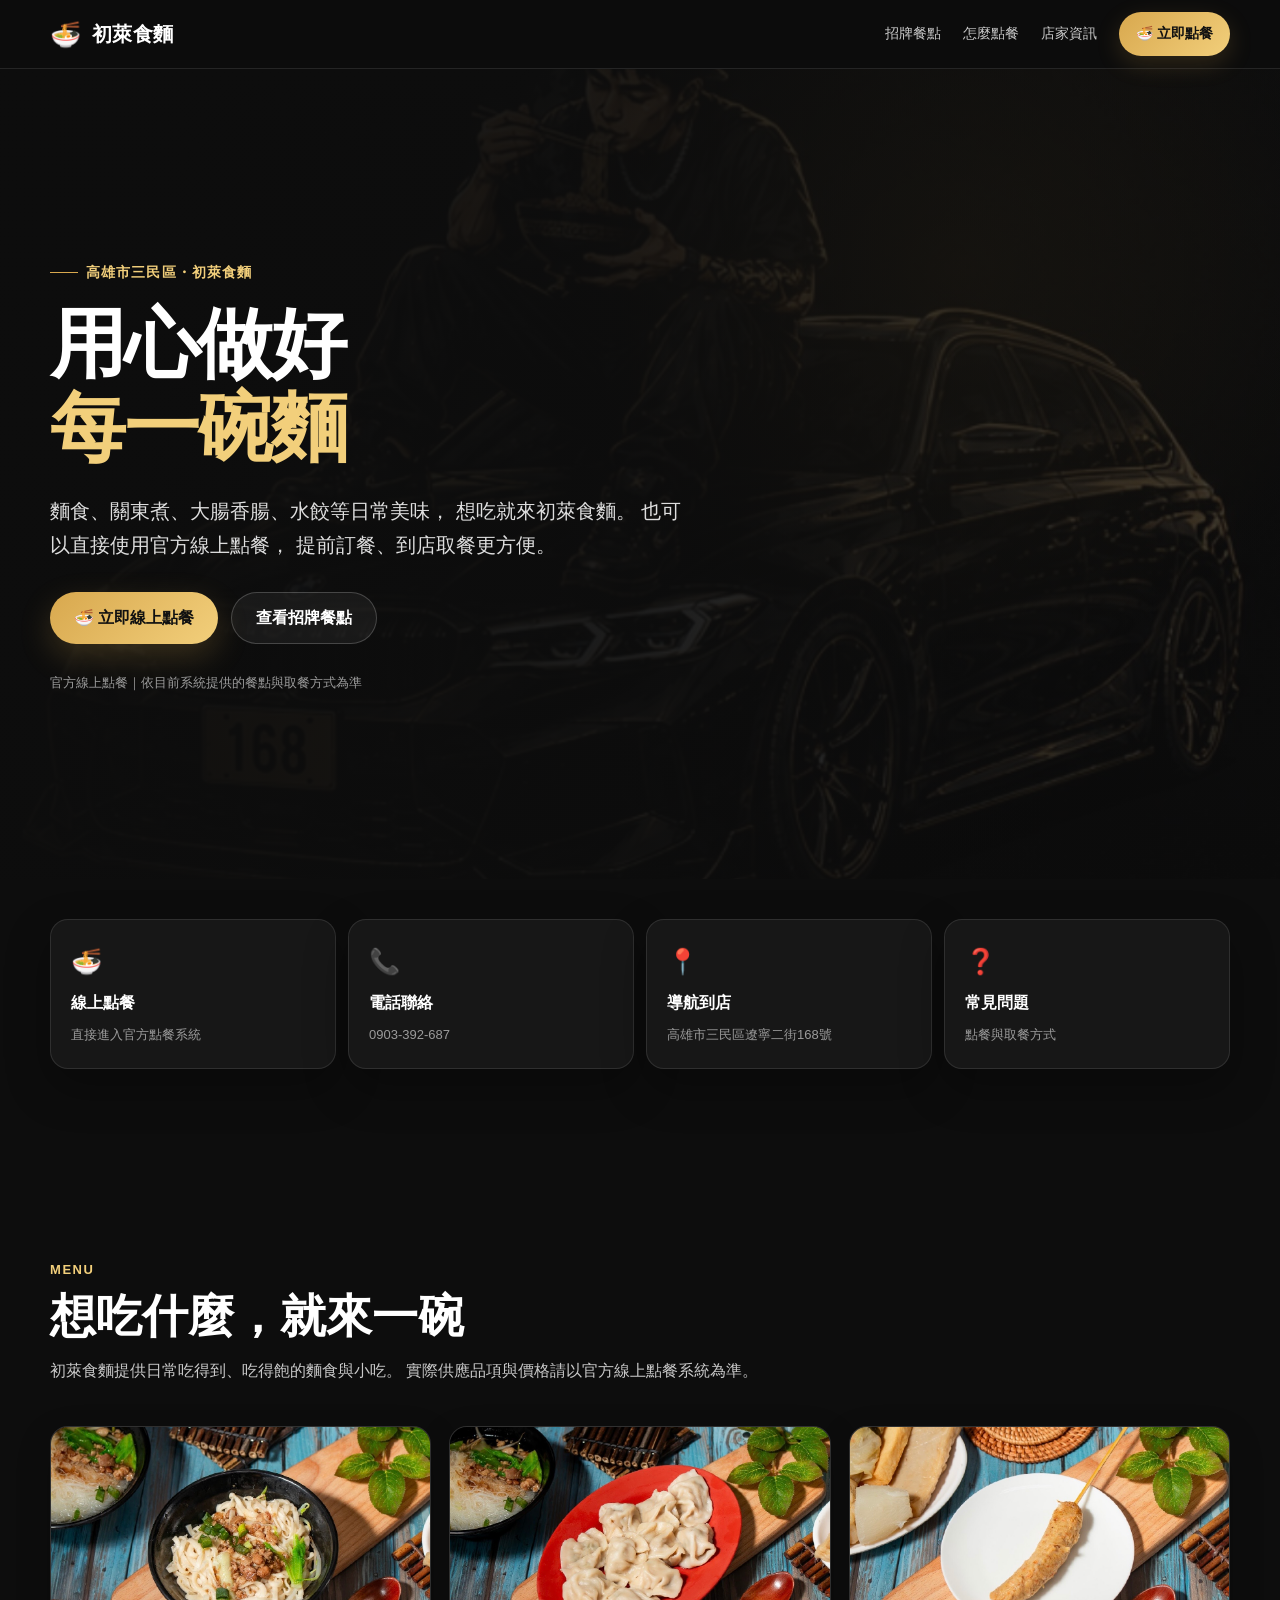
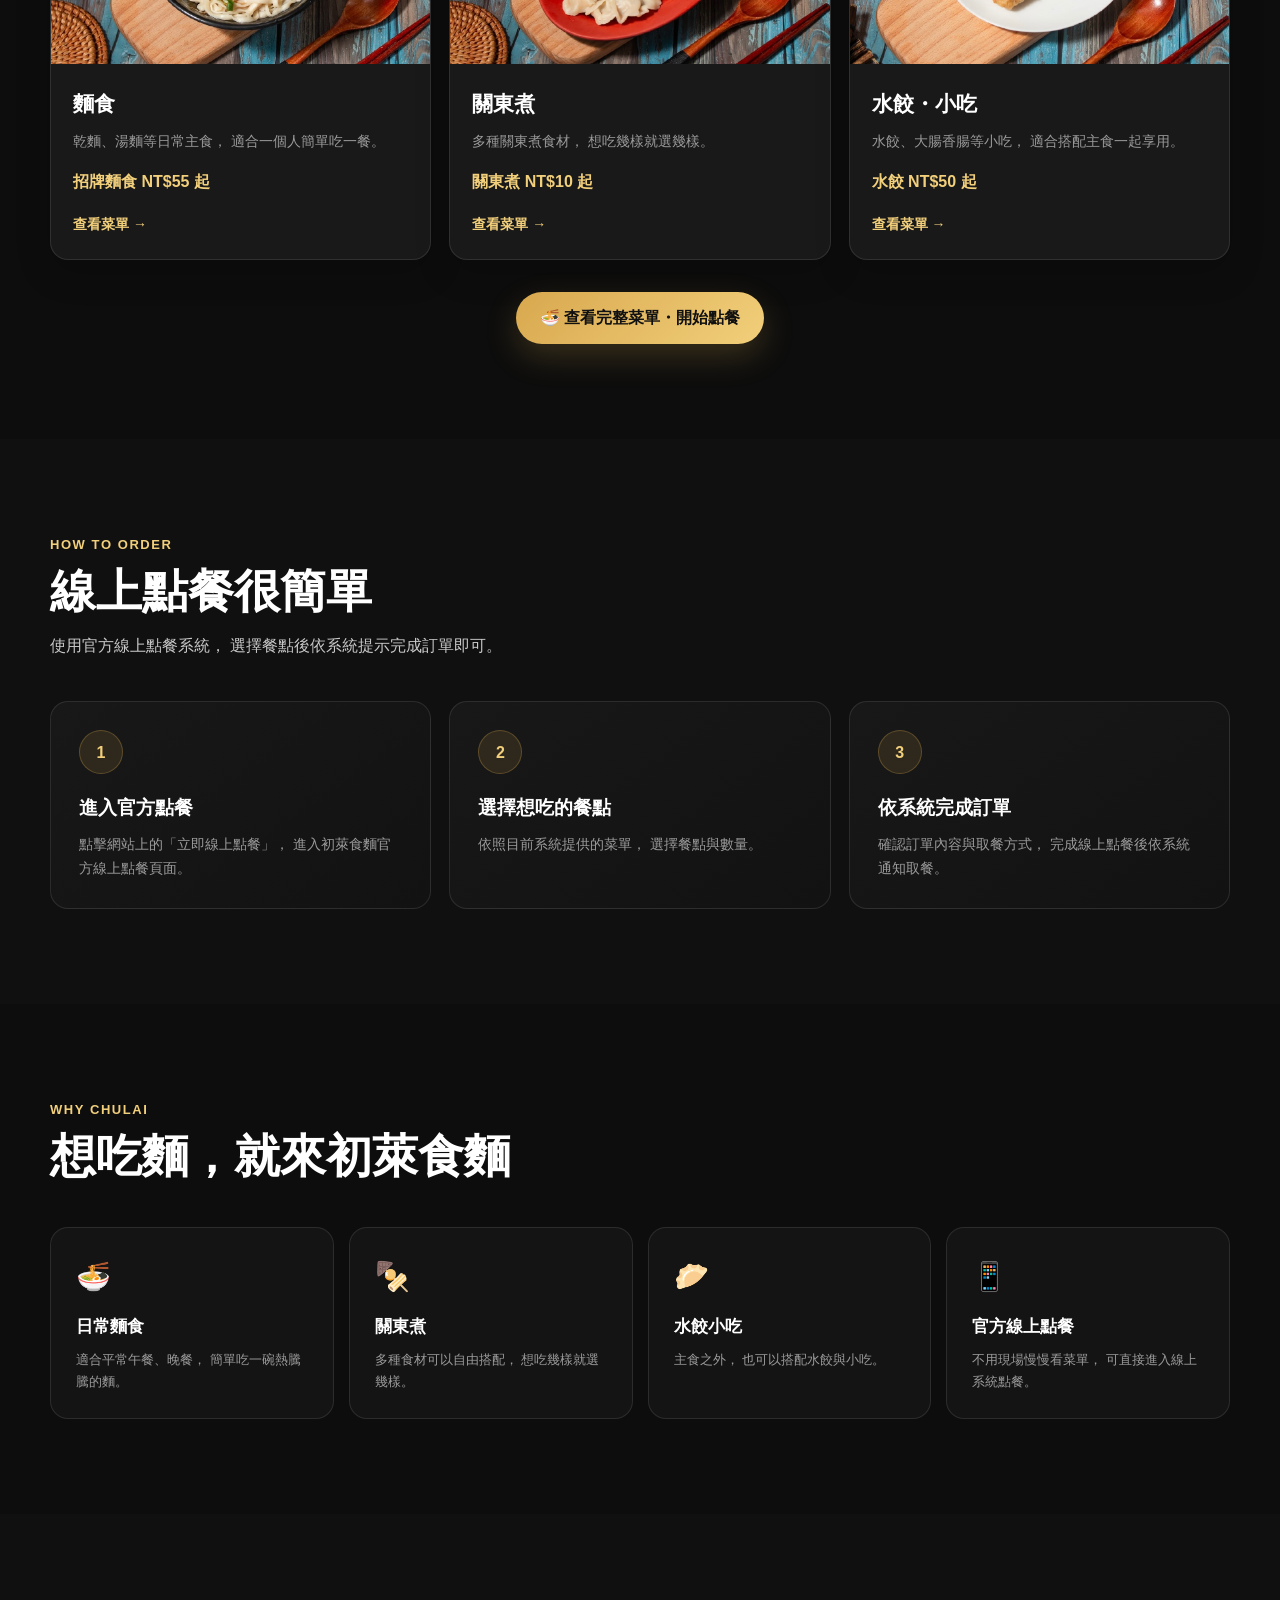
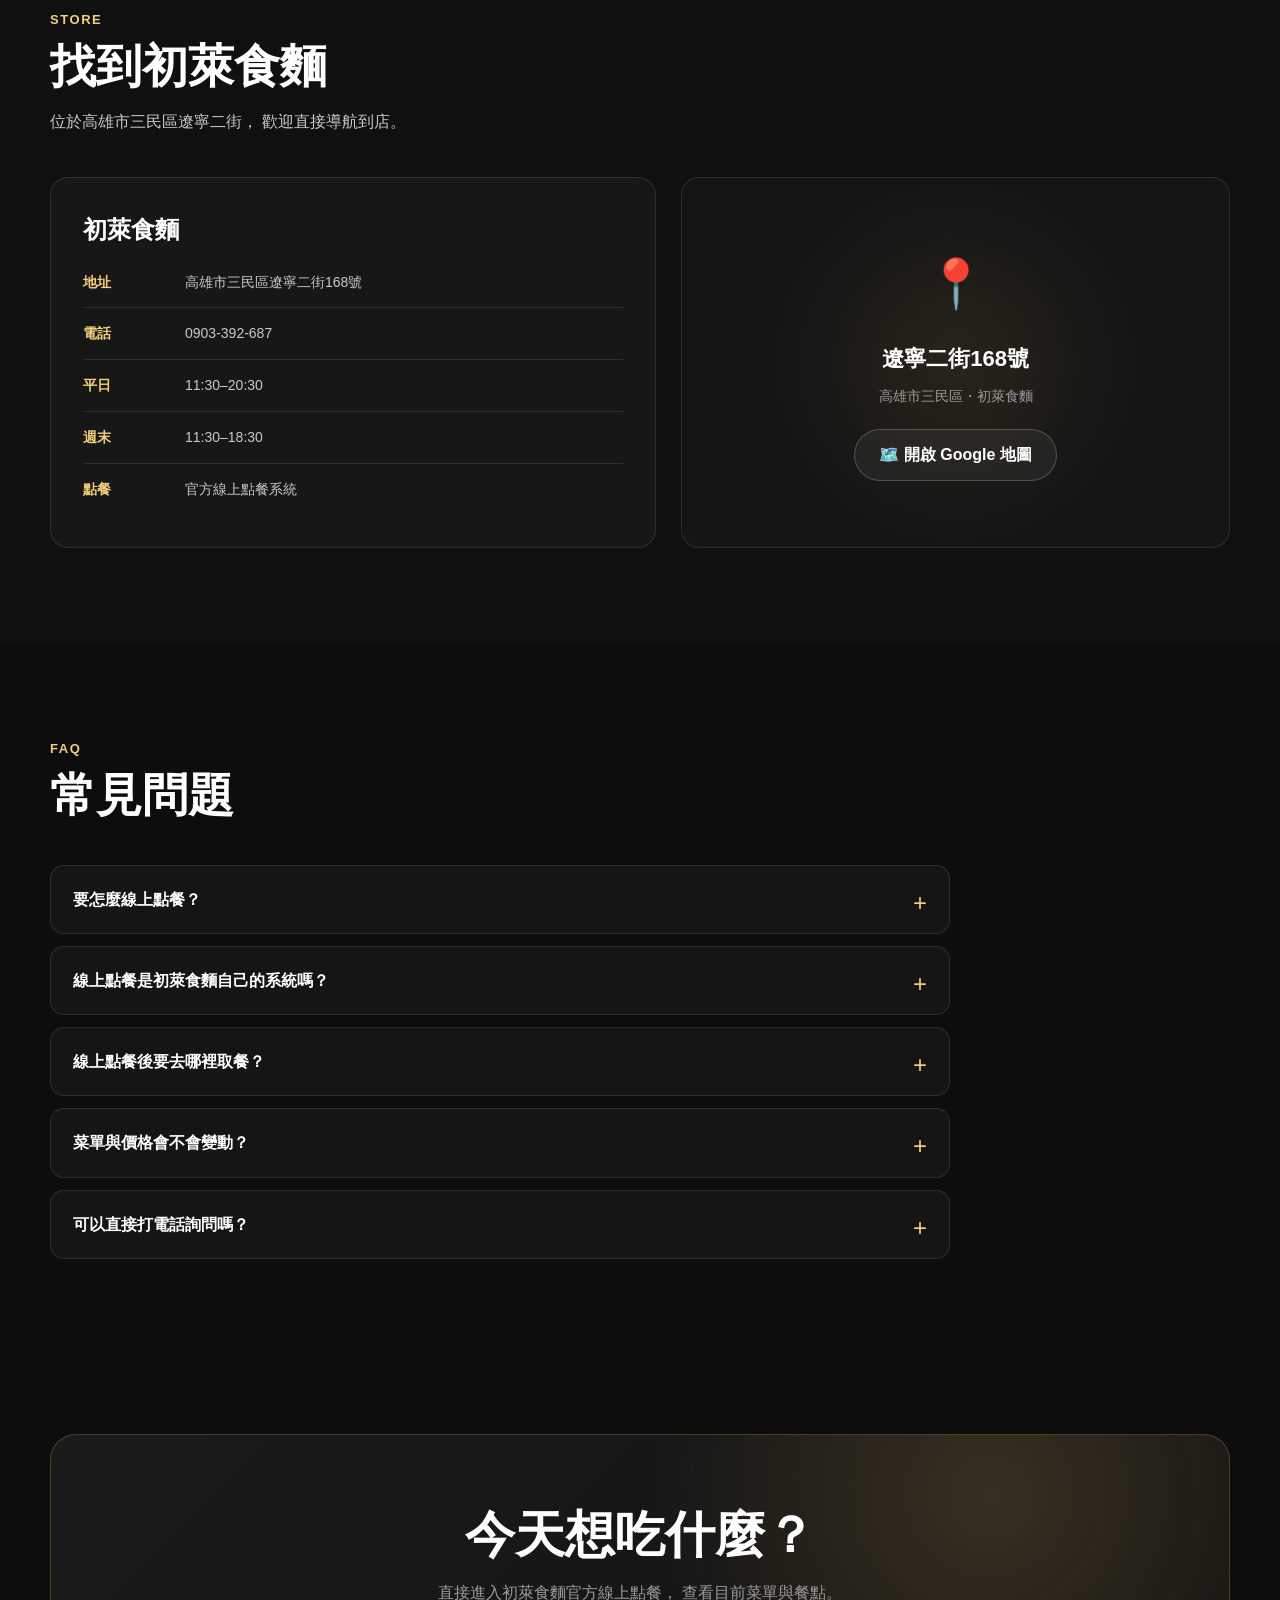
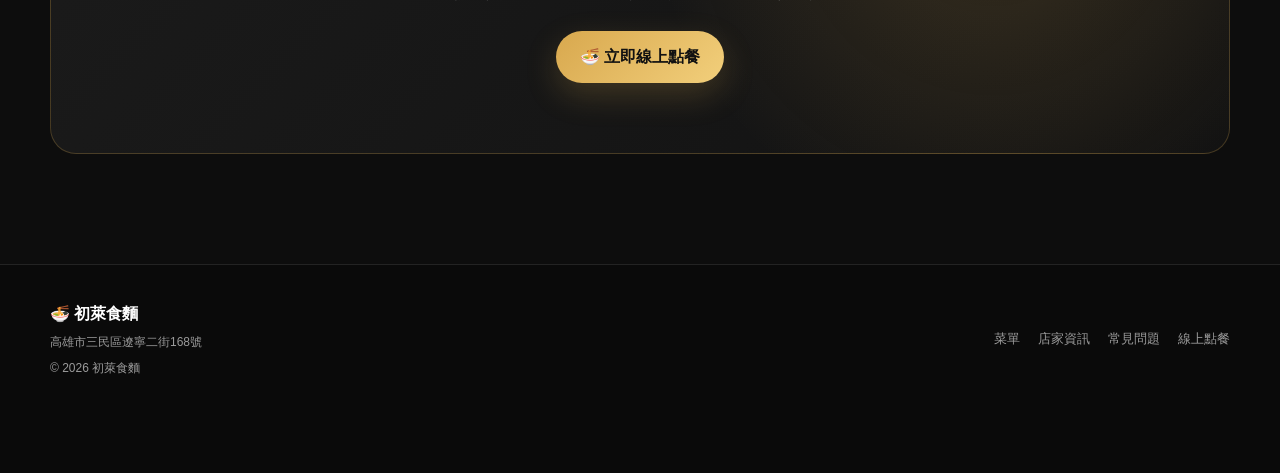
==== commit 272318d0: "Update index.html" ====
--- a/index.html
+++ b/index.html
@@ -10,88 +10,126 @@
         content="width=device-width, initial-scale=1.0">
 
     <title>
-        初萊食麵｜高雄三民區麵食・關東煮・大腸香腸・水餃｜線上點餐與外送
+        初萊食麵｜高雄三民區麵食・關東煮・大腸香腸・水餃｜線上點餐
     </title>
 
     <meta
         name="description"
-        content="初萊食麵｜高雄三民區麵食、關東煮、大腸香腸、水餃。提供內用、外帶、線上點餐與外送服務。立即線上點餐，或選擇 Uber Eats、foodpanda、foodomo。">
+        content="初萊食麵位於高雄市三民區，提供麵食、乾麵、湯麵、關東煮、大腸香腸、水餃等餐點。可直接使用官方線上點餐系統預訂餐點，到店取餐更方便。">
+
+    <meta
+        name="keywords"
+        content="初萊食麵,高雄麵店,三民區美食,高雄麵食,高雄乾麵,高雄關東煮,高雄水餃,大腸香腸,線上點餐,三民區麵店">
+
+    <meta
+        name="author"
+        content="初萊食麵">
 
     <meta
         name="robots"
         content="index, follow">
 
-    <meta
-        name="theme-color"
-        content="#151515">
-
-    <!--
-        Google Ads / SEO
-        正式使用自訂網域後，
-        建議把 canonical 改成你的正式網址。
-    -->
     <link
         rel="canonical"
-        href="https://asj3733.github.io/chulai-order-v2/">
-
-    <!-- Open Graph -->
+        href="https://asj3733.github.io/chulai-order-v2/index.html">
+
+
+    <!-- =========================
+         Open Graph
+    ========================== -->
+
     <meta
         property="og:type"
-        content="website">
+        content="restaurant">
 
     <meta
         property="og:title"
-        content="初萊食麵｜高雄三民區麵食・關東煮・大腸香腸">
+        content="初萊食麵｜高雄三民區麵食・關東煮・水餃">
 
     <meta
         property="og:description"
-        content="麵食、關東煮、大腸香腸、水餃｜提供線上點餐、外帶與外送">
+        content="高雄三民區在地麵食店，提供麵食、關東煮、大腸香腸、水餃等餐點，歡迎使用官方線上點餐。">
+
+    <meta
+        property="og:url"
+        content="https://asj3733.github.io/chulai-order-v2/index.html">
 
     <meta
         property="og:image"
         content="https://asj3733.github.io/chulai-order-v2/images/IMG_3543.jpeg">
 
     <meta
-        property="og:url"
-        content="https://asj3733.github.io/chulai-order-v2/">
-
-    <meta
         property="og:locale"
         content="zh_TW">
 
+
+    <!-- =========================
+         Twitter / Social
+    ========================== -->
+
+    <meta
+        name="twitter:card"
+        content="summary_large_image">
+
+    <meta
+        name="twitter:title"
+        content="初萊食麵｜高雄三民區麵食・關東煮・水餃">
+
+    <meta
+        name="twitter:description"
+        content="高雄三民區在地麵食店，提供麵食、關東煮、大腸香腸、水餃等餐點。">
+
+    <meta
+        name="twitter:image"
+        content="https://asj3733.github.io/chulai-order-v2/images/IMG_3543.jpeg">
+
+
+    <!-- =========================
+         Google / Browser
+    ========================== -->
+
+    <meta
+        name="theme-color"
+        content="#111111">
+
+    <link
+        rel="icon"
+        href="images/IMG_3543.jpeg">
+
+
+    <!-- =========================
+         CSS
+    ========================== -->
+
     <style>
 
-        /* =========================================================
-           初萊食麵｜Google Ads 一頁式首頁
-           v1.0
-        ========================================================= */
-
         :root {
-
-            --bg: #111111;
-            --bg-soft: #191919;
-            --card: #202020;
-
-            --gold: #d4af37;
-            --gold-light: #f0cf68;
-
-            --white: #ffffff;
-            --text: #eeeeee;
-            --muted: #a9a9a9;
-
-            --green: #22c55e;
-
-            --border: rgba(255,255,255,.10);
-
-            --max: 1080px;
-
-            --radius: 20px;
-
+            --bg: #0d0d0d;
+            --bg-soft: #151515;
+            --bg-card: #191919;
+
+            --gold: #d8a84e;
+            --gold-light: #f2cf7b;
+
+            --text: #ffffff;
+            --text-soft: #c9c9c9;
+            --text-muted: #9b9b9b;
+
+            --border: rgba(255,255,255,0.10);
+
+            --max-width: 1180px;
+
+            --radius: 18px;
+
+            --shadow:
+                0 18px 45px rgba(0,0,0,0.30);
         }
 
 
         * {
             box-sizing: border-box;
+            margin: 0;
+            padding: 0;
         }
 
 
@@ -101,516 +139,362 @@
 
 
         body {
-
-            margin: 0;
-
-            background:
-                linear-gradient(
-                    180deg,
-                    #111111 0%,
-                    #171717 45%,
-                    #111111 100%
-                );
-
-            color: var(--text);
 
             font-family:
                 -apple-system,
                 BlinkMacSystemFont,
+                "Segoe UI",
                 "Noto Sans TC",
                 "PingFang TC",
                 "Microsoft JhengHei",
-                Arial,
                 sans-serif;
 
+            background: var(--bg);
+
+            color: var(--text);
+
             line-height: 1.7;
 
+            overflow-x: hidden;
+        }
+
+
+        a {
+            color: inherit;
+            text-decoration: none;
         }
 
 
         img {
-
             display: block;
-
             max-width: 100%;
-
-        }
-
-
-        a {
-
-            color: inherit;
-
-            text-decoration: none;
-
-        }
-
-
-        button,
-        a {
-
-            -webkit-tap-highlight-color:
-                transparent;
-
-        }
-
-
-        :focus-visible {
-
-            outline:
-                3px solid var(--gold-light);
-
-            outline-offset: 4px;
-
+        }
+
+
+        button {
+            font: inherit;
         }
 
 
         .container {
 
-            width:
-                min(
-                    calc(100% - 32px),
-                    var(--max)
-                );
-
-            margin:
-                0 auto;
-
-        }
-
-
-        /* =========================================================
-           跳過導覽
-        ========================================================= */
-
-        .skip-link {
-
-            position:
-                fixed;
-
-            left:
-                12px;
-
-            top:
-                -100px;
-
-            z-index:
-                9999;
-
-            padding:
-                10px 16px;
+            width: min(
+                calc(100% - 40px),
+                var(--max-width)
+            );
+
+            margin: 0 auto;
+        }
+
+
+        /* =========================
+           Header
+        ========================== */
+
+        .topbar {
+
+            position: sticky;
+
+            top: 0;
+
+            z-index: 1000;
 
             background:
-                var(--gold);
-
-            color:
-                #111;
-
-            font-weight:
-                800;
-
-            border-radius:
-                10px;
-
-        }
-
-
-        .skip-link:focus {
-
-            top:
-                12px;
-
-        }
-
-
-        /* =========================================================
-           頂部導覽
-        ========================================================= */
-
-        .topbar {
-
-            position:
-                sticky;
-
-            top:
-                0;
-
-            z-index:
-                1000;
-
-            background:
-                rgba(17,17,17,.94);
+                rgba(13,13,13,0.94);
 
             backdrop-filter:
                 blur(12px);
 
             border-bottom:
                 1px solid var(--border);
-
         }
 
 
         .topbar-inner {
 
-            min-height:
-                64px;
-
-            display:
-                flex;
-
-            align-items:
-                center;
-
-            justify-content:
-                space-between;
-
-            gap:
-                16px;
-
+            min-height: 68px;
+
+            display: flex;
+
+            align-items: center;
+
+            justify-content: space-between;
+
+            gap: 20px;
         }
 
 
         .brand {
 
-            display:
-                flex;
-
-            align-items:
-                center;
-
-            gap:
-                9px;
-
-            font-weight:
-                900;
-
-            font-size:
-                18px;
-
-            white-space:
-                nowrap;
-
+            display: flex;
+
+            align-items: center;
+
+            gap: 10px;
+
+            font-size: 20px;
+
+            font-weight: 800;
+
+            letter-spacing: 0.03em;
+
+            white-space: nowrap;
         }
 
 
         .brand-mark {
 
-            width:
-                38px;
-
-            height:
-                38px;
-
-            display:
-                grid;
-
-            place-items:
-                center;
-
-            border-radius:
-                12px;
+            font-size: 25px;
+        }
+
+
+        .top-nav {
+
+            display: flex;
+
+            align-items: center;
+
+            gap: 22px;
+        }
+
+
+        .top-nav a {
+
+            color: var(--text-soft);
+
+            font-size: 14px;
+
+            transition: 0.2s ease;
+        }
+
+
+        .top-nav a:hover {
+
+            color: var(--gold-light);
+        }
+
+
+        .top-order {
+
+            display: inline-flex;
+
+            align-items: center;
+
+            justify-content: center;
+
+            padding: 10px 17px;
+
+            border-radius: 999px;
 
             background:
                 linear-gradient(
                     135deg,
-                    var(--gold-light),
-                    var(--gold)
+                    var(--gold),
+                    var(--gold-light)
                 );
 
-            color:
-                #151515;
-
-        }
-
-
-        .top-order {
-
-            padding:
-                9px 14px;
-
-            border-radius:
-                999px;
-
-            background:
-                var(--gold);
-
-            color:
-                #151515;
-
-            font-weight:
-                900;
-
-            font-size:
-                14px;
-
-        }
-
-
-        /* =========================================================
+            color: #111 !important;
+
+            font-weight: 800;
+
+            box-shadow:
+                0 8px 25px rgba(216,168,78,0.18);
+        }
+
+
+        /* =========================
            Hero
-        ========================================================= */
+        ========================== */
 
         .hero {
 
-            position:
-                relative;
-
-            overflow:
-                hidden;
-
-            padding:
-                42px 0 38px;
-
-            border-bottom:
-                1px solid var(--border);
-
-        }
-
-
-        .hero::before {
-
-            content:
-                "";
-
-            position:
-                absolute;
-
-            width:
-                420px;
-
-            height:
-                420px;
-
-            right:
-                -220px;
-
-            top:
-                -180px;
+            position: relative;
+
+            min-height: 680px;
+
+            display: flex;
+
+            align-items: center;
+
+            overflow: hidden;
 
             background:
                 radial-gradient(
-                    circle,
-                    rgba(212,175,55,.20),
-                    transparent 68%
+                    circle at 75% 25%,
+                    rgba(216,168,78,0.14),
+                    transparent 35%
+                ),
+                linear-gradient(
+                    180deg,
+                    #111 0%,
+                    #0d0d0d 100%
                 );
-
-            pointer-events:
-                none;
-
-        }
-
-
-        .hero-grid {
-
-            position:
-                relative;
-
-            display:
-                grid;
-
-            grid-template-columns:
-                1.05fr .95fr;
-
-            gap:
-                42px;
-
-            align-items:
-                center;
-
+        }
+
+
+        .hero::after {
+
+            content: "";
+
+            position: absolute;
+
+            inset: 0;
+
+            background:
+                linear-gradient(
+                    90deg,
+                    rgba(13,13,13,0.96) 0%,
+                    rgba(13,13,13,0.80) 48%,
+                    rgba(13,13,13,0.35) 100%
+                );
+
+            pointer-events: none;
+        }
+
+
+        .hero-bg {
+
+            position: absolute;
+
+            inset: 0;
+
+            background-image:
+                url("images/IMG_3543.jpeg");
+
+            background-size: cover;
+
+            background-position: center;
+
+            opacity: 0.32;
+
+            filter: saturate(0.85);
         }
 
 
         .hero-content {
 
-            order:
-                1;
-
-        }
-
-
-        .hero-photo {
-
-            order:
-                2;
-
+            position: relative;
+
+            z-index: 2;
+
+            max-width: 720px;
+
+            padding: 90px 0;
         }
 
 
         .eyebrow {
 
-            display:
-                inline-flex;
-
-            align-items:
-                center;
-
-            gap:
-                7px;
-
-            padding:
-                7px 12px;
-
-            border:
-                1px solid rgba(212,175,55,.35);
-
-            border-radius:
-                999px;
-
-            color:
-                var(--gold-light);
-
-            background:
-                rgba(212,175,55,.08);
+            display: inline-flex;
+
+            align-items: center;
+
+            gap: 8px;
+
+            margin-bottom: 18px;
+
+            color: var(--gold-light);
+
+            font-size: 14px;
+
+            font-weight: 700;
+
+            letter-spacing: 0.08em;
+        }
+
+
+        .eyebrow::before {
+
+            content: "";
+
+            width: 28px;
+
+            height: 1px;
+
+            background: var(--gold);
+        }
+
+
+        .hero h1 {
 
             font-size:
-                13px;
-
-            font-weight:
-                800;
-
-            margin-bottom:
-                14px;
-
-        }
-
-
-        .status-dot {
-
-            width:
-                8px;
-
-            height:
-                8px;
-
-            border-radius:
-                50%;
-
-            background:
-                var(--green);
-
-            box-shadow:
-                0 0 0 4px rgba(34,197,94,.12);
-
-        }
-
-
-        h1 {
-
-            margin:
-                0;
-
-            color:
-                var(--white);
+                clamp(
+                    42px,
+                    7vw,
+                    76px
+                );
+
+            line-height: 1.1;
+
+            letter-spacing: -0.03em;
+
+            margin-bottom: 24px;
+        }
+
+
+        .hero h1 span {
+
+            display: block;
+
+            color: var(--gold-light);
+        }
+
+
+        .hero-description {
+
+            max-width: 650px;
+
+            color: #dedede;
 
             font-size:
-                clamp(36px, 7vw, 64px);
-
-            line-height:
-                1.12;
-
-            letter-spacing:
-                .02em;
-
-        }
-
-
-        .hero-title-gold {
-
-            color:
-                var(--gold-light);
-
-        }
-
-
-        .hero-subtitle {
-
-            margin:
-                18px 0 0;
-
-            font-size:
-                clamp(18px, 3vw, 24px);
-
-            color:
-                #f2f2f2;
-
-            font-weight:
-                700;
-
-        }
-
-
-        .hero-description {
-
-            margin:
-                14px 0 0;
-
-            max-width:
-                620px;
-
-            color:
-                var(--muted);
-
-            font-size:
-                15px;
-
+                clamp(
+                    16px,
+                    2.3vw,
+                    20px
+                );
+
+            margin-bottom: 30px;
         }
 
 
         .hero-actions {
 
-            display:
-                grid;
-
-            grid-template-columns:
-                1fr 1fr;
-
-            gap:
-                12px;
-
-            margin-top:
-                25px;
-
+            display: flex;
+
+            flex-wrap: wrap;
+
+            gap: 13px;
+
+            margin-bottom: 28px;
         }
 
 
         .btn {
 
-            min-height:
-                56px;
-
-            padding:
-                13px 18px;
-
-            border-radius:
-                15px;
-
-            display:
-                flex;
-
-            align-items:
-                center;
-
-            justify-content:
-                center;
-
-            text-align:
-                center;
-
-            font-weight:
-                900;
+            display: inline-flex;
+
+            align-items: center;
+
+            justify-content: center;
+
+            min-height: 52px;
+
+            padding: 0 24px;
+
+            border-radius: 999px;
+
+            font-weight: 800;
 
             transition:
-                transform .18s ease,
-                opacity .18s ease;
-
+                transform 0.2s ease,
+                box-shadow 0.2s ease,
+                background 0.2s ease;
         }
 
 
         .btn:hover {
 
-            transform:
-                translateY(-2px);
-
+            transform: translateY(-2px);
         }
 
 
@@ -619,1262 +503,1081 @@
             background:
                 linear-gradient(
                     135deg,
-                    var(--gold-light),
-                    var(--gold)
+                    var(--gold),
+                    var(--gold-light)
                 );
 
-            color:
+            color: #111;
+
+            box-shadow:
+                0 12px 32px rgba(216,168,78,0.22);
+        }
+
+
+        .btn-secondary {
+
+            border:
+                1px solid rgba(255,255,255,0.20);
+
+            background:
+                rgba(255,255,255,0.05);
+
+            color: white;
+        }
+
+
+        .hero-note {
+
+            color: var(--text-muted);
+
+            font-size: 13px;
+        }
+
+
+        /* =========================
+           Quick Actions
+        ========================== */
+
+        .quick-section {
+
+            margin-top: -55px;
+
+            position: relative;
+
+            z-index: 5;
+        }
+
+
+        .quick-grid {
+
+            display: grid;
+
+            grid-template-columns:
+                repeat(4, 1fr);
+
+            gap: 12px;
+        }
+
+
+        .quick-card {
+
+            padding: 20px;
+
+            background:
+                rgba(25,25,25,0.94);
+
+            border:
+                1px solid var(--border);
+
+            border-radius: var(--radius);
+
+            box-shadow: var(--shadow);
+
+            transition: 0.2s ease;
+        }
+
+
+        .quick-card:hover {
+
+            transform: translateY(-3px);
+
+            border-color:
+                rgba(216,168,78,0.35);
+        }
+
+
+        .quick-icon {
+
+            font-size: 25px;
+
+            margin-bottom: 7px;
+        }
+
+
+        .quick-card strong {
+
+            display: block;
+
+            margin-bottom: 4px;
+
+            font-size: 16px;
+        }
+
+
+        .quick-card span {
+
+            color: var(--text-muted);
+
+            font-size: 13px;
+        }
+
+
+        /* =========================
+           General Section
+        ========================== */
+
+        section {
+
+            padding: 95px 0;
+        }
+
+
+        .section-heading {
+
+            max-width: 720px;
+
+            margin-bottom: 42px;
+        }
+
+
+        .section-label {
+
+            color: var(--gold-light);
+
+            font-size: 13px;
+
+            font-weight: 800;
+
+            letter-spacing: 0.12em;
+
+            text-transform: uppercase;
+
+            margin-bottom: 8px;
+        }
+
+
+        .section-heading h2 {
+
+            font-size:
+                clamp(
+                    30px,
+                    5vw,
+                    46px
+                );
+
+            line-height: 1.2;
+
+            margin-bottom: 13px;
+        }
+
+
+        .section-heading p {
+
+            color: var(--text-soft);
+
+            font-size: 16px;
+        }
+
+
+        /* =========================
+           Menu
+        ========================== */
+
+        .menu-grid {
+
+            display: grid;
+
+            grid-template-columns:
+                repeat(3, 1fr);
+
+            gap: 18px;
+        }
+
+
+        .menu-card {
+
+            overflow: hidden;
+
+            background:
+                var(--bg-card);
+
+            border:
+                1px solid var(--border);
+
+            border-radius:
+                var(--radius);
+
+            box-shadow:
+                0 12px 35px rgba(0,0,0,0.18);
+
+            transition:
+                transform 0.2s ease,
+                border-color 0.2s ease;
+        }
+
+
+        .menu-card:hover {
+
+            transform: translateY(-4px);
+
+            border-color:
+                rgba(216,168,78,0.32);
+        }
+
+
+        .menu-image {
+
+            aspect-ratio: 16 / 10;
+
+            overflow: hidden;
+        }
+
+
+        .menu-image img {
+
+            width: 100%;
+
+            height: 100%;
+
+            object-fit: cover;
+
+            transition:
+                transform 0.4s ease;
+        }
+
+
+        .menu-card:hover
+        .menu-image img {
+
+            transform: scale(1.04);
+        }
+
+
+        .menu-body {
+
+            padding: 22px;
+        }
+
+
+        .menu-body h3 {
+
+            font-size: 21px;
+
+            margin-bottom: 8px;
+        }
+
+
+        .menu-body p {
+
+            color: var(--text-muted);
+
+            font-size: 14px;
+
+            margin-bottom: 14px;
+        }
+
+
+        .menu-price {
+
+            color: var(--gold-light);
+
+            font-weight: 800;
+
+            margin-bottom: 15px;
+        }
+
+
+        .menu-link {
+
+            color: var(--gold-light);
+
+            font-size: 14px;
+
+            font-weight: 800;
+        }
+
+
+        /* =========================
+           How to order
+        ========================== */
+
+        .steps {
+
+            display: grid;
+
+            grid-template-columns:
+                repeat(3, 1fr);
+
+            gap: 18px;
+        }
+
+
+        .step {
+
+            padding: 28px;
+
+            background:
+                linear-gradient(
+                    145deg,
+                    #181818,
+                    #121212
+                );
+
+            border:
+                1px solid var(--border);
+
+            border-radius:
+                var(--radius);
+
+            position: relative;
+        }
+
+
+        .step-number {
+
+            width: 44px;
+
+            height: 44px;
+
+            display: flex;
+
+            align-items: center;
+
+            justify-content: center;
+
+            border-radius: 50%;
+
+            background:
+                rgba(216,168,78,0.12);
+
+            border:
+                1px solid rgba(216,168,78,0.28);
+
+            color: var(--gold-light);
+
+            font-weight: 900;
+
+            margin-bottom: 18px;
+        }
+
+
+        .step h3 {
+
+            font-size: 19px;
+
+            margin-bottom: 8px;
+        }
+
+
+        .step p {
+
+            color: var(--text-muted);
+
+            font-size: 14px;
+        }
+
+
+        /* =========================
+           Features
+        ========================== */
+
+        .features {
+
+            display: grid;
+
+            grid-template-columns:
+                repeat(4, 1fr);
+
+            gap: 15px;
+        }
+
+
+        .feature {
+
+            padding: 25px;
+
+            border:
+                1px solid var(--border);
+
+            border-radius:
+                var(--radius);
+
+            background:
+                #141414;
+        }
+
+
+        .feature-icon {
+
+            font-size: 28px;
+
+            margin-bottom: 13px;
+        }
+
+
+        .feature h3 {
+
+            font-size: 17px;
+
+            margin-bottom: 7px;
+        }
+
+
+        .feature p {
+
+            color: var(--text-muted);
+
+            font-size: 13px;
+        }
+
+
+        /* =========================
+           Store Info
+        ========================== */
+
+        .store-section {
+
+            background:
+                #101010;
+        }
+
+
+        .store-grid {
+
+            display: grid;
+
+            grid-template-columns:
+                1.05fr 0.95fr;
+
+            gap: 25px;
+
+            align-items: stretch;
+        }
+
+
+        .store-card {
+
+            padding: 32px;
+
+            background:
+                #171717;
+
+            border:
+                1px solid var(--border);
+
+            border-radius:
+                var(--radius);
+        }
+
+
+        .store-card h3 {
+
+            font-size: 24px;
+
+            margin-bottom: 20px;
+        }
+
+
+        .info-list {
+
+            display: grid;
+
+            gap: 14px;
+        }
+
+
+        .info-row {
+
+            display: grid;
+
+            grid-template-columns:
+                90px 1fr;
+
+            gap: 12px;
+
+            padding-bottom: 13px;
+
+            border-bottom:
+                1px solid var(--border);
+        }
+
+
+        .info-row:last-child {
+
+            border-bottom: none;
+        }
+
+
+        .info-label {
+
+            color: var(--gold-light);
+
+            font-size: 14px;
+
+            font-weight: 800;
+        }
+
+
+        .info-value {
+
+            color: var(--text-soft);
+
+            font-size: 14px;
+        }
+
+
+        .map-card {
+
+            min-height: 100%;
+
+            display: flex;
+
+            flex-direction: column;
+
+            justify-content: center;
+
+            align-items: center;
+
+            text-align: center;
+
+            padding: 40px;
+
+            border:
+                1px solid var(--border);
+
+            border-radius:
+                var(--radius);
+
+            background:
+                radial-gradient(
+                    circle at center,
+                    rgba(216,168,78,0.10),
+                    transparent 55%
+                ),
                 #151515;
-
-            box-shadow:
-                0 12px 30px
-                rgba(212,175,55,.18);
-
-        }
-
-
-        .btn-secondary {
+        }
+
+
+        .map-icon {
+
+            font-size: 48px;
+
+            margin-bottom: 15px;
+        }
+
+
+        .map-card h3 {
+
+            font-size: 22px;
+
+            margin-bottom: 8px;
+        }
+
+
+        .map-card p {
+
+            color: var(--text-muted);
+
+            margin-bottom: 20px;
+
+            font-size: 14px;
+        }
+
+
+        /* =========================
+           FAQ
+        ========================== */
+
+        .faq {
+
+            display: grid;
+
+            gap: 12px;
+
+            max-width: 900px;
+        }
+
+
+        details {
+
+            background:
+                #151515;
 
             border:
-                1px solid rgba(255,255,255,.18);
-
-            background:
-                rgba(255,255,255,.06);
-
-            color:
-                var(--white);
-
-        }
-
-
-        .hero-notes {
-
-            display:
-                flex;
-
-            flex-wrap:
-                wrap;
-
-            gap:
-                9px;
-
-            margin-top:
-                16px;
-
-        }
-
-
-        .hero-note {
+                1px solid var(--border);
+
+            border-radius:
+                14px;
+
+            overflow: hidden;
+        }
+
+
+        summary {
+
+            cursor: pointer;
+
+            list-style: none;
+
+            padding: 20px 22px;
+
+            font-weight: 800;
+
+            position: relative;
+
+            padding-right: 55px;
+        }
+
+
+        summary::-webkit-details-marker {
+            display: none;
+        }
+
+
+        summary::after {
+
+            content: "+";
+
+            position: absolute;
+
+            right: 22px;
+
+            top: 17px;
+
+            color: var(--gold-light);
+
+            font-size: 24px;
+
+            font-weight: 400;
+        }
+
+
+        details[open] summary::after {
+
+            content: "−";
+        }
+
+
+        .faq-answer {
 
             padding:
-                7px 10px;
-
-            border-radius:
-                10px;
-
-            background:
-                rgba(255,255,255,.06);
-
-            color:
-                #cfcfcf;
-
-            font-size:
-                13px;
-
-        }
-
-
-        .hero-photo-card {
-
-            position:
-                relative;
-
-            overflow:
-                hidden;
+                0 22px 22px;
+
+            color: var(--text-muted);
+
+            font-size: 14px;
+        }
+
+
+        /* =========================
+           CTA
+        ========================== */
+
+        .cta-section {
+
+            padding-top: 80px;
+
+            padding-bottom: 110px;
+        }
+
+
+        .cta {
+
+            position: relative;
+
+            overflow: hidden;
+
+            padding:
+                clamp(35px, 7vw, 70px);
+
+            border:
+                1px solid rgba(216,168,78,0.25);
 
             border-radius:
                 26px;
 
+            background:
+                radial-gradient(
+                    circle at 80% 20%,
+                    rgba(216,168,78,0.18),
+                    transparent 35%
+                ),
+                linear-gradient(
+                    135deg,
+                    #1b1b1b,
+                    #121212
+                );
+
+            text-align: center;
+        }
+
+
+        .cta h2 {
+
+            font-size:
+                clamp(
+                    30px,
+                    5vw,
+                    50px
+                );
+
+            line-height: 1.2;
+
+            margin-bottom: 14px;
+        }
+
+
+        .cta p {
+
+            max-width: 650px;
+
+            margin:
+                0 auto 25px;
+
+            color: var(--text-muted);
+        }
+
+
+        /* =========================
+           Footer
+        ========================== */
+
+        footer {
+
+            padding:
+                35px 0 95px;
+
+            border-top:
+                1px solid var(--border);
+
+            background:
+                #0a0a0a;
+        }
+
+
+        .footer-inner {
+
+            display: flex;
+
+            justify-content: space-between;
+
+            gap: 25px;
+
+            align-items: center;
+        }
+
+
+        .footer-brand {
+
+            font-weight: 800;
+        }
+
+
+        .footer-text {
+
+            color: var(--text-muted);
+
+            font-size: 12px;
+
+            margin-top: 5px;
+        }
+
+
+        .footer-links {
+
+            display: flex;
+
+            gap: 18px;
+
+            color: var(--text-muted);
+
+            font-size: 13px;
+        }
+
+
+        .footer-links a:hover {
+
+            color: var(--gold-light);
+        }
+
+
+        /* =========================
+           Mobile Bottom CTA
+        ========================== */
+
+        .mobile-order-bar {
+
+            display: none;
+
+            position: fixed;
+
+            z-index: 2000;
+
+            left: 12px;
+
+            right: 12px;
+
+            bottom: 12px;
+
+            padding: 8px;
+
+            border-radius: 18px;
+
+            background:
+                rgba(20,20,20,0.95);
+
             border:
-                1px solid rgba(212,175,55,.25);
-
-            background:
-                #1c1c1c;
+                1px solid rgba(255,255,255,0.12);
+
+            backdrop-filter:
+                blur(15px);
 
             box-shadow:
-                0 24px 70px
-                rgba(0,0,0,.35);
-
-        }
-
-
-        .hero-photo-card img {
-
-            width:
-                100%;
-
-            aspect-ratio:
-                4 / 4.3;
-
-            object-fit:
-                cover;
-
-        }
-
-
-        .hero-photo-overlay {
-
-            position:
-                absolute;
-
-            left:
-                14px;
-
-            right:
-                14px;
-
-            bottom:
-                14px;
-
-            padding:
-                13px 15px;
-
-            border-radius:
-                16px;
-
-            background:
-                rgba(0,0,0,.72);
-
-            backdrop-filter:
-                blur(8px);
-
-        }
-
-
-        .hero-photo-overlay strong {
-
-            display:
-                block;
-
-            color:
-                var(--gold-light);
-
-            font-size:
-                17px;
-
-        }
-
-
-        .hero-photo-overlay span {
-
-            display:
-                block;
-
-            margin-top:
-                3px;
-
-            color:
-                #ddd;
-
-            font-size:
-                13px;
-
-        }
-
-
-        /* =========================================================
-           快速入口
-        ========================================================= */
-
-        .quick-actions {
-
-            padding:
-                22px 0;
-
-            background:
-                #151515;
-
-            border-bottom:
-                1px solid var(--border);
-
-        }
-
-
-        .quick-grid {
-
-            display:
-                grid;
-
-            grid-template-columns:
-                repeat(4, 1fr);
-
-            gap:
-                10px;
-
-        }
-
-
-        .quick-card {
-
-            min-height:
-                72px;
-
-            display:
-                flex;
-
-            flex-direction:
-                column;
-
-            justify-content:
-                center;
-
-            align-items:
-                center;
-
-            gap:
-                2px;
-
-            border:
-                1px solid var(--border);
-
-            border-radius:
-                15px;
-
-            background:
-                rgba(255,255,255,.04);
-
-            text-align:
-                center;
-
-        }
-
-
-        .quick-icon {
-
-            font-size:
-                23px;
-
-        }
-
-
-        .quick-label {
-
-            font-size:
-                13px;
-
-            font-weight:
-                800;
-
-        }
-
-
-        /* =========================================================
-           共用 section
-        ========================================================= */
-
-        section {
-
-            scroll-margin-top:
-                78px;
-
-        }
-
-
-        .section {
-
-            padding:
-                64px 0;
-
-        }
-
-
-        .section-alt {
-
-            background:
-                #171717;
-
-        }
-
-
-        .section-heading {
-
-            max-width:
-                720px;
-
-            margin:
-                0 auto 30px;
-
-            text-align:
-                center;
-
-        }
-
-
-        .section-kicker {
-
-            color:
-                var(--gold-light);
-
-            font-size:
-                13px;
-
-            font-weight:
-                900;
-
-            letter-spacing:
-                .12em;
-
-        }
-
-
-        .section-title {
-
-            margin:
-                7px 0 9px;
-
-            color:
-                var(--white);
-
-            font-size:
-                clamp(27px, 5vw, 40px);
-
-            line-height:
-                1.25;
-
-        }
-
-
-        .section-description {
-
-            margin:
-                0;
-
-            color:
-                var(--muted);
-
-            font-size:
-                15px;
-
-        }
-
-
-        /* =========================================================
-           品項
-        ========================================================= */
-
-        .food-grid {
-
-            display:
-                grid;
-
-            grid-template-columns:
-                repeat(3, 1fr);
-
-            gap:
-                16px;
-
-        }
-
-
-        .food-card {
-
-            overflow:
-                hidden;
-
-            border:
-                1px solid var(--border);
-
-            border-radius:
-                var(--radius);
-
-            background:
-                var(--card);
-
-        }
-
-
-        .food-card img {
-
-            width:
-                100%;
-
-            aspect-ratio:
-                4 / 3;
-
-            object-fit:
-                cover;
-
-        }
-
-
-        .food-body {
-
-            padding:
-                18px;
-
-        }
-
-
-        .food-body h3 {
-
-            margin:
-                0;
-
-            color:
-                var(--white);
-
-            font-size:
-                20px;
-
-        }
-
-
-        .food-body p {
-
-            margin:
-                7px 0 0;
-
-            color:
-                var(--muted);
-
-            font-size:
-                14px;
-
-        }
-
-
-        .food-price {
-
-            margin-top:
-                12px;
-
-            color:
-                var(--gold-light);
-
-            font-size:
-                17px;
-
-            font-weight:
-                900;
-
-        }
-
-
-        /* =========================================================
-           三大方式
-        ========================================================= */
-
-        .service-grid {
-
-            display:
-                grid;
-
-            grid-template-columns:
-                repeat(3, 1fr);
-
-            gap:
-                16px;
-
-        }
-
-
-        .service-card {
-
-            padding:
-                24px;
-
-            border:
-                1px solid var(--border);
-
-            border-radius:
-                var(--radius);
+                0 12px 40px rgba(0,0,0,0.45);
+        }
+
+
+        .mobile-order-bar a {
+
+            min-height: 50px;
+
+            display: flex;
+
+            align-items: center;
+
+            justify-content: center;
+
+            border-radius: 13px;
 
             background:
                 linear-gradient(
-                    180deg,
-                    #222,
-                    #1b1b1b
+                    135deg,
+                    var(--gold),
+                    var(--gold-light)
                 );
 
-        }
-
-
-        .service-icon {
-
-            font-size:
-                34px;
-
-        }
-
-
-        .service-card h3 {
-
-            margin:
-                12px 0 7px;
-
-            color:
-                var(--white);
-
-            font-size:
-                20px;
-
-        }
-
-
-        .service-card p {
-
-            margin:
-                0;
-
-            color:
-                var(--muted);
-
-            font-size:
-                14px;
-
-        }
-
-
-        .service-card .btn {
-
-            margin-top:
-                18px;
-
-            width:
-                100%;
-
-            min-height:
-                48px;
-
-        }
-
-
-        /* =========================================================
-           為什麼選初萊
-        ========================================================= */
-
-        .feature-grid {
-
-            display:
-                grid;
-
-            grid-template-columns:
-                repeat(4, 1fr);
-
-            gap:
-                12px;
-
-        }
-
-
-        .feature {
-
-            padding:
-                20px 15px;
-
-            border-radius:
-                16px;
-
-            background:
-                rgba(255,255,255,.05);
-
-            border:
-                1px solid var(--border);
-
-            text-align:
-                center;
-
-        }
-
-
-        .feature-icon {
-
-            font-size:
-                28px;
-
-        }
-
-
-        .feature strong {
-
-            display:
-                block;
-
-            margin-top:
-                8px;
-
-            color:
-                var(--white);
-
-            font-size:
-                15px;
-
-        }
-
-
-        .feature span {
-
-            display:
-                block;
-
-            margin-top:
-                4px;
-
-            color:
-                var(--muted);
-
-            font-size:
-                12px;
-
-        }
-
-
-        /* =========================================================
-           店家資訊
-        ========================================================= */
-
-        .info-grid {
-
-            display:
-                grid;
-
-            grid-template-columns:
-                1fr 1fr;
-
-            gap:
-                18px;
-
-        }
-
-
-        .info-card {
-
-            padding:
-                24px;
-
-            border:
-                1px solid var(--border);
-
-            border-radius:
-                var(--radius);
-
-            background:
-                var(--card);
-
-        }
-
-
-        .info-card h3 {
-
-            margin:
-                0 0 14px;
-
-            color:
-                var(--gold-light);
-
-            font-size:
-                20px;
-
-        }
-
-
-        .info-row {
-
-            display:
-                grid;
-
-            grid-template-columns:
-                90px 1fr;
-
-            gap:
-                8px;
-
-            padding:
-                9px 0;
-
-            border-bottom:
-                1px solid rgba(255,255,255,.07);
-
-            font-size:
-                14px;
-
-        }
-
-
-        .info-row:last-child {
-
-            border-bottom:
-                0;
-
-        }
-
-
-        .info-label {
-
-            color:
-                #999;
-
-        }
-
-
-        .info-value {
-
-            color:
-                #eee;
-
-        }
-
-
-        /* =========================================================
-           FAQ
-        ========================================================= */
-
-        .faq {
-
-            max-width:
-                800px;
-
-            margin:
-                0 auto;
-
-        }
-
-
-        details {
-
-            margin-bottom:
-                10px;
-
-            border:
-                1px solid var(--border);
-
-            border-radius:
-                15px;
-
-            background:
-                rgba(255,255,255,.04);
-
-            overflow:
-                hidden;
-
-        }
-
-
-        summary {
-
-            cursor:
-                pointer;
-
-            padding:
-                17px 18px;
-
-            color:
-                var(--white);
-
-            font-weight:
-                800;
-
-            list-style:
-                none;
-
-        }
-
-
-        summary::-webkit-details-marker {
-
-            display:
-                none;
-
-        }
-
-
-        summary::after {
-
-            content:
-                "＋";
-
-            float:
-                right;
-
-            color:
-                var(--gold-light);
-
-            font-size:
-                20px;
-
-        }
-
-
-        details[open] summary::after {
-
-            content:
-                "−";
-
-        }
-
-
-        .faq-answer {
-
-            padding:
-                0 18px 18px;
-
-            color:
-                var(--muted);
-
-            font-size:
-                14px;
-
-        }
-
-
-        /* =========================================================
-           最後 CTA
-        ========================================================= */
-
-        .final-cta {
-
-            padding:
-                70px 0 110px;
-
-            text-align:
-                center;
-
-            background:
-                radial-gradient(
-                    circle at 50% 0%,
-                    rgba(212,175,55,.15),
-                    transparent 55%
-                );
-
-        }
-
-
-        .final-cta h2 {
-
-            margin:
-                0;
-
-            color:
-                var(--white);
-
-            font-size:
-                clamp(28px, 6vw, 46px);
-
-            line-height:
-                1.25;
-
-        }
-
-
-        .final-cta p {
-
-            margin:
-                12px auto 0;
-
-            max-width:
-                600px;
-
-            color:
-                var(--muted);
-
-        }
-
-
-        .final-actions {
-
-            display:
-                flex;
-
-            flex-wrap:
-                wrap;
-
-            justify-content:
-                center;
-
-            gap:
-                10px;
-
-            margin-top:
-                24px;
-
-        }
-
-
-        .final-actions .btn {
-
-            min-width:
-                190px;
-
-        }
-
-
-        /* =========================================================
-           Footer
-        ========================================================= */
-
-        footer {
-
-            padding:
-                30px 0 100px;
-
-            background:
-                #0c0c0c;
-
-            border-top:
-                1px solid var(--border);
-
-            text-align:
-                center;
-
-        }
-
-
-        .footer-brand {
-
-            color:
-                var(--gold-light);
-
-            font-size:
-                20px;
-
-            font-weight:
-                900;
-
-        }
-
-
-        .footer-info {
-
-            margin-top:
-                7px;
-
-            color:
-                #999;
-
-            font-size:
-                13px;
-
-            line-height:
-                1.8;
-
-        }
-
-
-        /* =========================================================
-           手機固定底部
-        ========================================================= */
-
-        .mobile-bar {
-
-            position:
-                fixed;
-
-            left:
-                0;
-
-            right:
-                0;
-
-            bottom:
-                0;
-
-            z-index:
-                2000;
-
-            display:
-                grid;
-
-            grid-template-columns:
-                1.25fr 1fr 1fr;
-
-            gap:
-                7px;
-
-            padding:
-                8px;
-
-            background:
-                rgba(10,10,10,.96);
-
-            border-top:
-                1px solid rgba(255,255,255,.12);
-
-            backdrop-filter:
-                blur(14px);
-
-        }
-
-
-        .mobile-bar a {
-
-            min-height:
-                48px;
-
-            display:
-                flex;
-
-            align-items:
-                center;
-
-            justify-content:
-                center;
-
-            border-radius:
-                12px;
-
-            font-size:
-                13px;
-
-            font-weight:
-                900;
-
-            text-align:
-                center;
-
-        }
-
-
-        .mobile-order {
-
-            background:
-                var(--gold);
-
-            color:
-                #111;
-
-        }
-
-
-        .mobile-delivery {
-
-            background:
-                #252525;
-
-            color:
-                #fff;
-
-            border:
-                1px solid rgba(255,255,255,.10);
-
-        }
-
-
-        .mobile-map {
-
-            background:
-                #252525;
-
-            color:
-                #fff;
-
-            border:
-                1px solid rgba(255,255,255,.10);
-
-        }
-
-
-        /* =========================================================
-           桌機
-        ========================================================= */
-
-        @media (min-width: 801px) {
-
-            .mobile-bar {
+            color: #111;
+
+            font-weight: 900;
+        }
+
+
+        /* =========================
+           Responsive
+        ========================== */
+
+        @media (max-width: 900px) {
+
+            .top-nav a:not(.top-order) {
                 display: none;
             }
 
-        }
-
-
-        /* =========================================================
-           平板
-        ========================================================= */
-
-        @media (max-width: 800px) {
-
-            .hero {
-                padding-top: 32px;
-            }
-
-            .hero-grid {
+
+            .quick-grid {
+
+                grid-template-columns:
+                    repeat(2, 1fr);
+            }
+
+
+            .menu-grid {
+
+                grid-template-columns:
+                    repeat(2, 1fr);
+            }
+
+
+            .steps {
 
                 grid-template-columns:
                     1fr;
-
-                gap:
-                    26px;
-
-            }
-
-            .hero-content {
-                order: 1;
-            }
-
-            .hero-photo {
-                order: 2;
-            }
-
-            .hero-photo-card img {
-
-                aspect-ratio:
-                    16 / 11;
-
-            }
-
-            .food-grid,
-            .service-grid {
+            }
+
+
+            .features {
 
                 grid-template-columns:
                     repeat(2, 1fr);
-
-            }
-
-            .feature-grid {
+            }
+
+
+            .store-grid {
 
                 grid-template-columns:
-                    repeat(2, 1fr);
-
-            }
-
-        }
-
-
-        /* =========================================================
-           手機
-        ========================================================= */
-
-        @media (max-width: 560px) {
+                    1fr;
+            }
+
+        }
+
+
+        @media (max-width: 640px) {
 
             .container {
 
                 width:
                     min(
-                        calc(100% - 24px),
-                        var(--max)
+                        calc(100% - 28px),
+                        var(--max-width)
                     );
-
             }
 
 
             .topbar-inner {
 
+                min-height: 60px;
+            }
+
+
+            .brand {
+
+                font-size: 17px;
+            }
+
+
+            .top-order {
+
+                padding:
+                    8px 13px;
+
+                font-size: 13px;
+            }
+
+
+            .hero {
+
                 min-height:
-                    58px;
-
-            }
-
-
-            .brand {
+                    650px;
+            }
+
+
+            .hero-content {
+
+                padding:
+                    80px 0 110px;
+            }
+
+
+            .hero h1 {
 
                 font-size:
-                    16px;
-
-            }
-
-
-            .brand-mark {
-
-                width:
-                    34px;
-
-                height:
-                    34px;
-
-            }
-
-
-            .top-order {
+                    clamp(
+                        40px,
+                        13vw,
+                        58px
+                    );
+            }
+
+
+            .hero-description {
+
+                font-size: 15px;
+            }
+
+
+            .hero-actions {
+
+                flex-direction:
+                    column;
+
+                align-items:
+                    stretch;
+            }
+
+
+            .btn {
+
+                width: 100%;
+            }
+
+
+            .quick-section {
+
+                margin-top: -30px;
+            }
+
+
+            .quick-grid {
+
+                gap: 9px;
+            }
+
+
+            .quick-card {
+
+                padding: 17px;
+            }
+
+
+            section {
 
                 padding:
-                    8px 11px;
-
-                font-size:
-                    12px;
-
-            }
-
-
-            .hero {
-
-                padding:
-                    28px 0 30px;
-
-            }
-
-
-            .hero-actions {
+                    72px 0;
+            }
+
+
+            .menu-grid {
 
                 grid-template-columns:
                     1fr;
-
-            }
-
-
-            .hero-photo-card {
-
-                border-radius:
-                    20px;
-
-            }
-
-
-            .quick-grid {
+            }
+
+
+            .features {
 
                 grid-template-columns:
-                    repeat(2, 1fr);
-
-            }
-
-
-            .section {
-
-                padding:
-                    48px 0;
-
-            }
-
-
-            .food-grid,
-            .service-grid {
+                    1fr 1fr;
+            }
+
+
+            .store-card {
+
+                padding: 23px;
+            }
+
+
+            .info-row {
+
+                grid-template-columns:
+                    76px 1fr;
+            }
+
+
+            .footer-inner {
+
+                flex-direction:
+                    column;
+
+                align-items:
+                    flex-start;
+            }
+
+
+            .mobile-order-bar {
+
+                display: block;
+            }
+
+
+            footer {
+
+                padding-bottom: 95px;
+            }
+
+        }
+
+
+        @media (max-width: 420px) {
+
+            .features {
 
                 grid-template-columns:
                     1fr;
-
-            }
-
-
-            .info-grid {
-
-                grid-template-columns:
-                    1fr;
-
-            }
-
-
-            .info-row {
-
-                grid-template-columns:
-                    78px 1fr;
-
-            }
-
-
-            .final-cta {
-
-                padding-bottom:
-                    90px;
-
-            }
-
-        }
-
+            }
+
+
+            .quick-card span {
+
+                font-size: 12px;
+            }
+
+        }
 
     </style>
 
 
-    <!-- =========================================================
-         Google / Search 結構化資料
-         ========================================================= -->
+    <!-- =========================
+         Structured Data
+    ========================== -->
 
     <script type="application/ld+json">
 
@@ -1884,8 +1587,7 @@
 
         "name": "初萊食麵",
 
-        "url":
-            "https://asj3733.github.io/chulai-order-v2/",
+        "description": "高雄市三民區麵食店，提供麵食、關東煮、大腸香腸、水餃等餐點，並提供官方線上點餐服務。",
 
         "image": [
             "https://asj3733.github.io/chulai-order-v2/images/IMG_3543.jpeg",
@@ -1894,25 +1596,26 @@
             "https://asj3733.github.io/chulai-order-v2/images/IMG_3517.jpeg"
         ],
 
-        "telephone":
-            "+886903392687",
-
-        "priceRange":
-            "$$",
+        "url": "https://asj3733.github.io/chulai-order-v2/index.html",
+
+        "telephone": "+886903392687",
 
         "servesCuisine": [
             "麵食",
+            "台灣料理",
             "關東煮",
-            "小吃",
             "水餃"
         ],
+
+        "priceRange": "$$",
+
+        "menu": "https://sharings.com.tw/StoreInformation.html?sid=f84d5f53-70be-4b8f-b9ab-1375556fb373",
 
         "address": {
             "@type": "PostalAddress",
             "streetAddress": "遼寧二街168號",
             "addressLocality": "三民區",
             "addressRegion": "高雄市",
-            "postalCode": "807",
             "addressCountry": "TW"
         },
 
@@ -1941,24 +1644,67 @@
                 "closes": "18:30"
             }
 
-        ],
-
-        "menu":
-            "https://asj3733.github.io/chulai-order-v2/order.html"
-
+        ]
     }
 
     </script>
 
 
-    <!-- =========================================================
-         Google Ads / GA4
-         
-         目前不要填假的 ID。
-         
-         等你建立 Google Ads / GA4 後，
-         再把 Google 官方提供的程式碼放這裡。
-    ========================================================= -->
+    <!-- =========================
+         Google Ads / GA4 Event Hook
+         若之後加入 gtag，此事件會自動送出
+    ========================== -->
+
+    <script>
+
+        document.addEventListener(
+            "DOMContentLoaded",
+            function () {
+
+                const orderLinks =
+                    document.querySelectorAll(
+                        '[data-conversion="order"]'
+                    );
+
+
+                orderLinks.forEach(
+                    function (link) {
+
+                        link.addEventListener(
+                            "click",
+                            function () {
+
+                                if (
+                                    typeof window.gtag ===
+                                    "function"
+                                ) {
+
+                                    window.gtag(
+                                        "event",
+                                        "click_order",
+                                        {
+                                            event_category:
+                                                "ordering",
+
+                                            event_label:
+                                                "SHARINGS 官方線上點餐",
+
+                                            value: 1
+                                        }
+                                    );
+
+                                }
+
+                            }
+                        );
+
+                    }
+                );
+
+            }
+        );
+
+    </script>
 
 </head>
 
@@ -1966,1130 +1712,1081 @@
 <body>
 
 
-<a
-    href="#main"
-    class="skip-link">
-    跳到主要內容
-</a>
-
-
-<!-- =========================================================
-     頂部
-========================================================= -->
-
-<header class="topbar">
-
-    <div class="container topbar-inner">
+    <!-- =========================
+         Header
+    ========================== -->
+
+    <header class="topbar">
+
+        <div class="container topbar-inner">
+
+            <a
+                href="index.html"
+                class="brand">
+
+                <span class="brand-mark">
+                    🍜
+                </span>
+
+                <span>
+                    初萊食麵
+                </span>
+
+            </a>
+
+
+            <nav class="top-nav">
+
+                <a href="#menu">
+                    招牌餐點
+                </a>
+
+                <a href="#how">
+                    怎麼點餐
+                </a>
+
+                <a href="#store">
+                    店家資訊
+                </a>
+
+                <a
+                    href="https://sharings.com.tw/StoreInformation.html?sid=f84d5f53-70be-4b8f-b9ab-1375556fb373"
+                    class="top-order"
+                    data-conversion="order"
+                    target="_blank"
+                    rel="noopener">
+
+                    🍜 立即點餐
+
+                </a>
+
+            </nav>
+
+        </div>
+
+    </header>
+
+
+
+    <!-- =========================
+         Hero
+    ========================== -->
+
+    <main>
+
+        <section class="hero">
+
+            <div class="hero-bg"></div>
+
+
+            <div class="container">
+
+                <div class="hero-content">
+
+                    <div class="eyebrow">
+
+                        高雄市三民區・初萊食麵
+
+                    </div>
+
+
+                    <h1>
+
+                        用心做好
+                        <span>每一碗麵</span>
+
+                    </h1>
+
+
+                    <p class="hero-description">
+
+                        麵食、關東煮、大腸香腸、水餃等日常美味，
+                        想吃就來初萊食麵。
+                        也可以直接使用官方線上點餐，
+                        提前訂餐、到店取餐更方便。
+
+                    </p>
+
+
+                    <div class="hero-actions">
+
+                        <a
+                            href="https://sharings.com.tw/StoreInformation.html?sid=f84d5f53-70be-4b8f-b9ab-1375556fb373"
+                            class="btn btn-primary"
+                            data-conversion="order"
+                            target="_blank"
+                            rel="noopener">
+
+                            🍜 立即線上點餐
+
+                        </a>
+
+
+                        <a
+                            href="#menu"
+                            class="btn btn-secondary">
+
+                            查看招牌餐點
+
+                        </a>
+
+                    </div>
+
+
+                    <p class="hero-note">
+
+                        官方線上點餐｜依目前系統提供的餐點與取餐方式為準
+
+                    </p>
+
+                </div>
+
+            </div>
+
+        </section>
+
+
+
+        <!-- =========================
+             Quick Actions
+        ========================== -->
+
+        <section
+            class="quick-section"
+            aria-label="快速功能">
+
+            <div class="container">
+
+                <div class="quick-grid">
+
+
+                    <a
+                        href="https://sharings.com.tw/StoreInformation.html?sid=f84d5f53-70be-4b8f-b9ab-1375556fb373"
+                        class="quick-card"
+                        data-conversion="order"
+                        target="_blank"
+                        rel="noopener">
+
+                        <div class="quick-icon">
+                            🍜
+                        </div>
+
+                        <strong>
+                            線上點餐
+                        </strong>
+
+                        <span>
+                            直接進入官方點餐系統
+                        </span>
+
+                    </a>
+
+
+                    <a
+                        href="tel:0903392687"
+                        class="quick-card">
+
+                        <div class="quick-icon">
+                            📞
+                        </div>
+
+                        <strong>
+                            電話聯絡
+                        </strong>
+
+                        <span>
+                            0903-392-687
+                        </span>
+
+                    </a>
+
+
+                    <a
+                        href="https://maps.app.goo.gl/u7re7YuqQW4EPbeF6?g_st=ic"
+                        class="quick-card"
+                        target="_blank"
+                        rel="noopener">
+
+                        <div class="quick-icon">
+                            📍
+                        </div>
+
+                        <strong>
+                            導航到店
+                        </strong>
+
+                        <span>
+                            高雄市三民區遼寧二街168號
+                        </span>
+
+                    </a>
+
+
+                    <a
+                        href="#faq"
+                        class="quick-card">
+
+                        <div class="quick-icon">
+                            ❓
+                        </div>
+
+                        <strong>
+                            常見問題
+                        </strong>
+
+                        <span>
+                            點餐與取餐方式
+                        </span>
+
+                    </a>
+
+                </div>
+
+            </div>
+
+        </section>
+
+
+
+        <!-- =========================
+             Menu
+        ========================== -->
+
+        <section id="menu">
+
+            <div class="container">
+
+                <div class="section-heading">
+
+                    <div class="section-label">
+                        MENU
+                    </div>
+
+                    <h2>
+                        想吃什麼，就來一碗
+                    </h2>
+
+                    <p>
+                        初萊食麵提供日常吃得到、吃得飽的麵食與小吃。
+                        實際供應品項與價格請以官方線上點餐系統為準。
+                    </p>
+
+                </div>
+
+
+                <div class="menu-grid">
+
+
+                    <article class="menu-card">
+
+                        <div class="menu-image">
+
+                            <img
+                                src="images/IMG_3516.jpeg"
+                                alt="初萊食麵麵食"
+                                loading="lazy">
+
+                        </div>
+
+
+                        <div class="menu-body">
+
+                            <h3>
+                                麵食
+                            </h3>
+
+                            <p>
+                                乾麵、湯麵等日常主食，
+                                適合一個人簡單吃一餐。
+                            </p>
+
+                            <div class="menu-price">
+                                招牌麵食 NT$55 起
+                            </div>
+
+                            <a
+                                href="https://sharings.com.tw/StoreInformation.html?sid=f84d5f53-70be-4b8f-b9ab-1375556fb373"
+                                class="menu-link"
+                                data-conversion="order"
+                                target="_blank"
+                                rel="noopener">
+
+                                查看菜單 →
+                            </a>
+
+                        </div>
+
+                    </article>
+
+
+
+                    <article class="menu-card">
+
+                        <div class="menu-image">
+
+                            <img
+                                src="images/IMG_3515.jpeg"
+                                alt="初萊食麵關東煮"
+                                loading="lazy">
+
+                        </div>
+
+
+                        <div class="menu-body">
+
+                            <h3>
+                                關東煮
+                            </h3>
+
+                            <p>
+                                多種關東煮食材，
+                                想吃幾樣就選幾樣。
+                            </p>
+
+                            <div class="menu-price">
+                                關東煮 NT$10 起
+                            </div>
+
+                            <a
+                                href="https://sharings.com.tw/StoreInformation.html?sid=f84d5f53-70be-4b8f-b9ab-1375556fb373"
+                                class="menu-link"
+                                data-conversion="order"
+                                target="_blank"
+                                rel="noopener">
+
+                                查看菜單 →
+                            </a>
+
+                        </div>
+
+                    </article>
+
+
+
+                    <article class="menu-card">
+
+                        <div class="menu-image">
+
+                            <img
+                                src="images/IMG_3517.jpeg"
+                                alt="初萊食麵水餃與小吃"
+                                loading="lazy">
+
+                        </div>
+
+
+                        <div class="menu-body">
+
+                            <h3>
+                                水餃・小吃
+                            </h3>
+
+                            <p>
+                                水餃、大腸香腸等小吃，
+                                適合搭配主食一起享用。
+                            </p>
+
+                            <div class="menu-price">
+                                水餃 NT$50 起
+                            </div>
+
+                            <a
+                                href="https://sharings.com.tw/StoreInformation.html?sid=f84d5f53-70be-4b8f-b9ab-1375556fb373"
+                                class="menu-link"
+                                data-conversion="order"
+                                target="_blank"
+                                rel="noopener">
+
+                                查看菜單 →
+                            </a>
+
+                        </div>
+
+                    </article>
+
+                </div>
+
+
+                <div
+                    style="
+                        text-align:center;
+                        margin-top:32px;
+                    ">
+
+                    <a
+                        href="https://sharings.com.tw/StoreInformation.html?sid=f84d5f53-70be-4b8f-b9ab-1375556fb373"
+                        class="btn btn-primary"
+                        data-conversion="order"
+                        target="_blank"
+                        rel="noopener">
+
+                        🍜 查看完整菜單・開始點餐
+
+                    </a>
+
+                </div>
+
+            </div>
+
+        </section>
+
+
+
+        <!-- =========================
+             How To Order
+        ========================== -->
+
+        <section
+            id="how"
+            style="background:#101010;">
+
+            <div class="container">
+
+                <div class="section-heading">
+
+                    <div class="section-label">
+                        HOW TO ORDER
+                    </div>
+
+                    <h2>
+                        線上點餐很簡單
+                    </h2>
+
+                    <p>
+                        使用官方線上點餐系統，
+                        選擇餐點後依系統提示完成訂單即可。
+                    </p>
+
+                </div>
+
+
+                <div class="steps">
+
+
+                    <div class="step">
+
+                        <div class="step-number">
+                            1
+                        </div>
+
+                        <h3>
+                            進入官方點餐
+                        </h3>
+
+                        <p>
+                            點擊網站上的「立即線上點餐」，
+                            進入初萊食麵官方線上點餐頁面。
+                        </p>
+
+                    </div>
+
+
+
+                    <div class="step">
+
+                        <div class="step-number">
+                            2
+                        </div>
+
+                        <h3>
+                            選擇想吃的餐點
+                        </h3>
+
+                        <p>
+                            依照目前系統提供的菜單，
+                            選擇餐點與數量。
+                        </p>
+
+                    </div>
+
+
+
+                    <div class="step">
+
+                        <div class="step-number">
+                            3
+                        </div>
+
+                        <h3>
+                            依系統完成訂單
+                        </h3>
+
+                        <p>
+                            確認訂單內容與取餐方式，
+                            完成線上點餐後依系統通知取餐。
+                        </p>
+
+                    </div>
+
+                </div>
+
+            </div>
+
+        </section>
+
+
+
+        <!-- =========================
+             Features
+        ========================== -->
+
+        <section>
+
+            <div class="container">
+
+                <div class="section-heading">
+
+                    <div class="section-label">
+                        WHY CHULAI
+                    </div>
+
+                    <h2>
+                        想吃麵，就來初萊食麵
+                    </h2>
+
+                </div>
+
+
+                <div class="features">
+
+
+                    <div class="feature">
+
+                        <div class="feature-icon">
+                            🍜
+                        </div>
+
+                        <h3>
+                            日常麵食
+                        </h3>
+
+                        <p>
+                            適合平常午餐、晚餐，
+                            簡單吃一碗熱騰騰的麵。
+                        </p>
+
+                    </div>
+
+
+
+                    <div class="feature">
+
+                        <div class="feature-icon">
+                            🍢
+                        </div>
+
+                        <h3>
+                            關東煮
+                        </h3>
+
+                        <p>
+                            多種食材可以自由搭配，
+                            想吃幾樣就選幾樣。
+                        </p>
+
+                    </div>
+
+
+
+                    <div class="feature">
+
+                        <div class="feature-icon">
+                            🥟
+                        </div>
+
+                        <h3>
+                            水餃小吃
+                        </h3>
+
+                        <p>
+                            主食之外，
+                            也可以搭配水餃與小吃。
+                        </p>
+
+                    </div>
+
+
+
+                    <div class="feature">
+
+                        <div class="feature-icon">
+                            📱
+                        </div>
+
+                        <h3>
+                            官方線上點餐
+                        </h3>
+
+                        <p>
+                            不用現場慢慢看菜單，
+                            可直接進入線上系統點餐。
+                        </p>
+
+                    </div>
+
+                </div>
+
+            </div>
+
+        </section>
+
+
+
+        <!-- =========================
+             Store
+        ========================== -->
+
+        <section
+            id="store"
+            class="store-section">
+
+            <div class="container">
+
+                <div class="section-heading">
+
+                    <div class="section-label">
+                        STORE
+                    </div>
+
+                    <h2>
+                        找到初萊食麵
+                    </h2>
+
+                    <p>
+                        位於高雄市三民區遼寧二街，
+                        歡迎直接導航到店。
+                    </p>
+
+                </div>
+
+
+                <div class="store-grid">
+
+
+                    <div class="store-card">
+
+                        <h3>
+                            初萊食麵
+                        </h3>
+
+
+                        <div class="info-list">
+
+
+                            <div class="info-row">
+
+                                <div class="info-label">
+                                    地址
+                                </div>
+
+                                <div class="info-value">
+                                    高雄市三民區遼寧二街168號
+                                </div>
+
+                            </div>
+
+
+                            <div class="info-row">
+
+                                <div class="info-label">
+                                    電話
+                                </div>
+
+                                <div class="info-value">
+
+                                    <a href="tel:0903392687">
+                                        0903-392-687
+                                    </a>
+
+                                </div>
+
+                            </div>
+
+
+                            <div class="info-row">
+
+                                <div class="info-label">
+                                    平日
+                                </div>
+
+                                <div class="info-value">
+                                    11:30–20:30
+                                </div>
+
+                            </div>
+
+
+                            <div class="info-row">
+
+                                <div class="info-label">
+                                    週末
+                                </div>
+
+                                <div class="info-value">
+                                    11:30–18:30
+                                </div>
+
+                            </div>
+
+
+                            <div class="info-row">
+
+                                <div class="info-label">
+                                    點餐
+                                </div>
+
+                                <div class="info-value">
+                                    官方線上點餐系統
+                                </div>
+
+                            </div>
+
+                        </div>
+
+                    </div>
+
+
+
+                    <div class="map-card">
+
+                        <div class="map-icon">
+                            📍
+                        </div>
+
+                        <h3>
+                            遼寧二街168號
+                        </h3>
+
+                        <p>
+                            高雄市三民區・初萊食麵
+                        </p>
+
+
+                        <a
+                            href="https://maps.app.goo.gl/u7re7YuqQW4EPbeF6?g_st=ic"
+                            class="btn btn-secondary"
+                            target="_blank"
+                            rel="noopener">
+
+                            🗺️ 開啟 Google 地圖
+
+                        </a>
+
+                    </div>
+
+                </div>
+
+            </div>
+
+        </section>
+
+
+
+        <!-- =========================
+             FAQ
+        ========================== -->
+
+        <section id="faq">
+
+            <div class="container">
+
+                <div class="section-heading">
+
+                    <div class="section-label">
+                        FAQ
+                    </div>
+
+                    <h2>
+                        常見問題
+                    </h2>
+
+                </div>
+
+
+                <div class="faq">
+
+
+                    <details>
+
+                        <summary>
+                            要怎麼線上點餐？
+                        </summary>
+
+                        <div class="faq-answer">
+
+                            點擊網站上的「立即線上點餐」，
+                            會直接進入初萊食麵目前使用的官方 SHARINGS 線上點餐系統，
+                            再依照頁面指示選擇餐點與完成訂單。
+
+                        </div>
+
+                    </details>
+
+
+
+                    <details>
+
+                        <summary>
+                            線上點餐是初萊食麵自己的系統嗎？
+                        </summary>
+
+                        <div class="faq-answer">
+
+                            目前初萊食麵的線上點餐頁面是使用
+                            SHARINGS／共饗提供的線上點餐系統。
+                            從本網站點擊「立即線上點餐」即可直接進入目前使用的點餐頁面。
+
+                        </div>
+
+                    </details>
+
+
+
+                    <details>
+
+                        <summary>
+                            線上點餐後要去哪裡取餐？
+                        </summary>
+
+                        <div class="faq-answer">
+
+                            實際取餐方式、可選時間及訂單資訊，
+                            請以官方線上點餐系統當下顯示內容為準。
+
+                        </div>
+
+                    </details>
+
+
+
+                    <details>
+
+                        <summary>
+                            菜單與價格會不會變動？
+                        </summary>
+
+                        <div class="faq-answer">
+
+                            餐點供應與價格可能依店內實際狀況調整，
+                            最完整、最新的菜單請以官方線上點餐系統顯示內容為準。
+
+                        </div>
+
+                    </details>
+
+
+
+                    <details>
+
+                        <summary>
+                            可以直接打電話詢問嗎？
+                        </summary>
+
+                        <div class="faq-answer">
+
+                            可以。
+
+                            <a
+                                href="tel:0903392687"
+                                style="color:var(--gold-light);font-weight:800;">
+
+                                0903-392-687
+
+                            </a>
+
+                            若店內忙碌時可能較不方便接聽，
+                            也可以直接使用線上點餐系統。
+
+                        </div>
+
+                    </details>
+
+                </div>
+
+            </div>
+
+        </section>
+
+
+
+        <!-- =========================
+             Final CTA
+        ========================== -->
+
+        <section class="cta-section">
+
+            <div class="container">
+
+                <div class="cta">
+
+                    <h2>
+                        今天想吃什麼？
+                    </h2>
+
+                    <p>
+                        直接進入初萊食麵官方線上點餐，
+                        查看目前菜單與餐點。
+                    </p>
+
+
+                    <a
+                        href="https://sharings.com.tw/StoreInformation.html?sid=f84d5f53-70be-4b8f-b9ab-1375556fb373"
+                        class="btn btn-primary"
+                        data-conversion="order"
+                        target="_blank"
+                        rel="noopener">
+
+                        🍜 立即線上點餐
+
+                    </a>
+
+                </div>
+
+            </div>
+
+        </section>
+
+    </main>
+
+
+
+    <!-- =========================
+         Footer
+    ========================== -->
+
+    <footer>
+
+        <div class="container footer-inner">
+
+            <div>
+
+                <div class="footer-brand">
+                    🍜 初萊食麵
+                </div>
+
+                <div class="footer-text">
+                    高雄市三民區遼寧二街168號
+                </div>
+
+                <div class="footer-text">
+                    © 2026 初萊食麵
+                </div>
+
+            </div>
+
+
+            <div class="footer-links">
+
+                <a href="#menu">
+                    菜單
+                </a>
+
+                <a href="#store">
+                    店家資訊
+                </a>
+
+                <a href="#faq">
+                    常見問題
+                </a>
+
+                <a
+                    href="https://sharings.com.tw/StoreInformation.html?sid=f84d5f53-70be-4b8f-b9ab-1375556fb373"
+                    data-conversion="order"
+                    target="_blank"
+                    rel="noopener">
+
+                    線上點餐
+                </a>
+
+            </div>
+
+        </div>
+
+    </footer>
+
+
+
+    <!-- =========================
+         Mobile Fixed CTA
+    ========================== -->
+
+    <div class="mobile-order-bar">
 
         <a
-            href="index.html"
-            class="brand"
-            aria-label="初萊食麵首頁">
-
-            <span class="brand-mark">
-                🍜
-            </span>
-
-            <span>
-                初萊食麵
-            </span>
+            href="https://sharings.com.tw/StoreInformation.html?sid=f84d5f53-70be-4b8f-b9ab-1375556fb373"
+            data-conversion="order"
+            target="_blank"
+            rel="noopener">
+
+            🍜 線上點餐
 
         </a>
 
-
-        <a
-            href="order.html"
-            class="top-order"
-            data-conversion="order">
-
-            🍜 立即點餐
-
-        </a>
-
     </div>
 
-</header>
-
-
-
-<main id="main">
-
-
-<!-- =========================================================
-     HERO
-========================================================= -->
-
-<section class="hero">
-
-    <div class="container hero-grid">
-
-
-        <div class="hero-content">
-
-
-            <div class="eyebrow">
-
-                <span class="status-dot"></span>
-
-                今日正常營業
-
-            </div>
-
-
-            <h1>
-
-                初萊食麵
-
-                <br>
-
-                <span class="hero-title-gold">
-                    用心做好每一碗麵
-                </span>
-
-            </h1>
-
-
-            <p class="hero-subtitle">
-
-                麵食・關東煮・大腸香腸・水餃
-
-            </p>
-
-
-            <p class="hero-description">
-
-                高雄三民區的初萊食麵，
-                提供內用、外帶、線上點餐與外送。
-                想吃什麼，選擇適合你的方式即可。
-
-            </p>
-
-
-            <div class="hero-actions">
-
-
-                <a
-                    href="order.html"
-                    class="btn btn-primary"
-                    data-conversion="order">
-
-                    🍜 立即線上點餐
-
-                </a>
-
-
-                <a
-                    href="delivery.html"
-                    class="btn btn-secondary"
-                    data-conversion="delivery">
-
-                    🛵 我要外送
-
-                </a>
-
-
-            </div>
-
-
-            <div class="hero-notes">
-
-                <span class="hero-note">
-                    📍 高雄三民區
-                </span>
-
-                <span class="hero-note">
-                    ⏰ 約 15 分鐘取餐
-                </span>
-
-                <span class="hero-note">
-                    📦 外帶取餐
-                </span>
-
-            </div>
-
-
-        </div>
-
-
-
-        <div class="hero-photo">
-
-
-            <div class="hero-photo-card">
-
-                <img
-                    src="images/IMG_3543.jpeg"
-                    alt="初萊食麵店家照片"
-                    fetchpriority="high"
-                    width="800"
-                    height="860">
-
-
-                <div class="hero-photo-overlay">
-
-                    <strong>
-                        初萊食麵
-                    </strong>
-
-                    <span>
-                        高雄市三民區遼寧二街168號
-                    </span>
-
-                </div>
-
-            </div>
-
-
-        </div>
-
-
-    </div>
-
-</section>
-
-
-
-<!-- =========================================================
-     快速入口
-========================================================= -->
-
-<section class="quick-actions">
-
-    <div class="container quick-grid">
-
-
-        <a
-            href="order.html"
-            class="quick-card"
-            data-conversion="order">
-
-            <span class="quick-icon">
-                🍜
-            </span>
-
-            <span class="quick-label">
-                線上點餐
-            </span>
-
-        </a>
-
-
-        <a
-            href="delivery.html"
-            class="quick-card"
-            data-conversion="delivery">
-
-            <span class="quick-icon">
-                🛵
-            </span>
-
-            <span class="quick-label">
-                外送平台
-            </span>
-
-        </a>
-
-
-        <a
-            href="tel:0903392687"
-            class="quick-card"
-            data-conversion="phone">
-
-            <span class="quick-icon">
-                📞
-            </span>
-
-            <span class="quick-label">
-                撥打電話
-            </span>
-
-        </a>
-
-
-        <a
-            href="https://maps.app.goo.gl/u7re7YuqQW4EPbeF6?g_st=ic"
-            target="_blank"
-            rel="noopener noreferrer"
-            class="quick-card"
-            data-conversion="map">
-
-            <span class="quick-icon">
-                📍
-            </span>
-
-            <span class="quick-label">
-                導航到店
-            </span>
-
-        </a>
-
-
-    </div>
-
-</section>
-
-
-
-<!-- =========================================================
-     商品
-========================================================= -->
-
-<section
-    class="section"
-    id="menu">
-
-    <div class="container">
-
-
-        <div class="section-heading">
-
-            <div class="section-kicker">
-                MENU
-            </div>
-
-            <h2 class="section-title">
-                想吃什麼，直接點
-            </h2>
-
-            <p class="section-description">
-                從麵食、關東煮到水餃，
-                線上點餐可以直接選擇商品與客製化內容。
-            </p>
-
-        </div>
-
-
-
-        <div class="food-grid">
-
-
-            <article class="food-card">
-
-                <img
-                    src="images/IMG_3516.jpeg"
-                    alt="初萊食麵肉燥乾麵"
-                    loading="lazy"
-                    width="600"
-                    height="450">
-
-                <div class="food-body">
-
-                    <h3>
-                        🍜 肉燥乾麵
-                    </h3>
-
-                    <p>
-                        初萊食麵麵食選擇，
-                        可依線上點餐頁面的選項客製。
-                    </p>
-
-                    <div class="food-price">
-                        NT$55 起
-                    </div>
-
-                </div>
-
-            </article>
-
-
-
-            <article class="food-card">
-
-                <img
-                    src="images/IMG_3515.jpeg"
-                    alt="初萊食麵水餃"
-                    loading="lazy"
-                    width="600"
-                    height="450">
-
-                <div class="food-body">
-
-                    <h3>
-                        🥟 水餃
-                    </h3>
-
-                    <p>
-                        可直接進入線上點餐頁面選擇數量與相關選項。
-                    </p>
-
-                    <div class="food-price">
-                        NT$50
-                    </div>
-
-                </div>
-
-            </article>
-
-
-
-            <article class="food-card">
-
-                <img
-                    src="images/IMG_3517.jpeg"
-                    alt="初萊食麵黑輪與關東煮"
-                    loading="lazy"
-                    width="600"
-                    height="450">
-
-                <div class="food-body">
-
-                    <h3>
-                        🍢 關東煮
-                    </h3>
-
-                    <p>
-                        關東煮與小吃，
-                        可以選擇外帶、到店取餐或外送。
-                    </p>
-
-                    <div class="food-price">
-                        NT$10 起
-                    </div>
-
-                </div>
-
-            </article>
-
-
-        </div>
-
-
-        <div
-            style="
-                margin-top:22px;
-                text-align:center;
-            ">
-
-            <a
-                href="order.html"
-                class="btn btn-primary"
-                data-conversion="order"
-                style="
-                    display:inline-flex;
-                    min-width:220px;
-                ">
-
-                🍜 查看完整菜單・開始點餐
-
-            </a>
-
-        </div>
-
-
-    </div>
-
-</section>
-
-
-
-<!-- =========================================================
-     點餐 / 外送 / 到店
-========================================================= -->
-
-<section
-    class="section section-alt"
-    id="how-to-order">
-
-    <div class="container">
-
-
-        <div class="section-heading">
-
-            <div class="section-kicker">
-                HOW TO ORDER
-            </div>
-
-            <h2 class="section-title">
-                你可以選擇最方便的方式
-            </h2>
-
-            <p class="section-description">
-                不一定要使用外送平台，也可以直接使用初萊食麵線上點餐。
-            </p>
-
-        </div>
-
-
-
-        <div class="service-grid">
-
-
-            <article class="service-card">
-
-                <div class="service-icon">
-                    🍜
-                </div>
-
-                <h3>
-                    官方線上點餐
-                </h3>
-
-                <p>
-                    直接選商品、客製化、數量，
-                    再進入結帳流程。
-                    適合到店取餐或外帶。
-                </p>
-
-                <a
-                    href="order.html"
-                    class="btn btn-primary"
-                    data-conversion="order">
-
-                    立即點餐
-
-                </a>
-
-            </article>
-
-
-
-            <article class="service-card">
-
-                <div class="service-icon">
-                    🛵
-                </div>
-
-                <h3>
-                    外送平台
-                </h3>
-
-                <p>
-                    想直接送到家，
-                    可以前往外送平台頁面，
-                    選擇你習慣的平台。
-                </p>
-
-                <a
-                    href="delivery.html"
-                    class="btn btn-secondary"
-                    data-conversion="delivery">
-
-                    查看外送
-
-                </a>
-
-            </article>
-
-
-
-            <article class="service-card">
-
-                <div class="service-icon">
-                    📍
-                </div>
-
-                <h3>
-                    到店用餐 / 外帶
-                </h3>
-
-                <p>
-                    位於高雄市三民區遼寧二街，
-                    可以直接導航到店。
-                </p>
-
-                <a
-                    href="https://maps.app.goo.gl/u7re7YuqQW4EPbeF6?g_st=ic"
-                    target="_blank"
-                    rel="noopener noreferrer"
-                    class="btn btn-secondary"
-                    data-conversion="map">
-
-                    導航到店
-
-                </a>
-
-            </article>
-
-
-        </div>
-
-
-    </div>
-
-</section>
-
-
-
-<!-- =========================================================
-     特色
-========================================================= -->
-
-<section class="section">
-
-    <div class="container">
-
-
-        <div class="section-heading">
-
-            <div class="section-kicker">
-                WHY CHULAI
-            </div>
-
-            <h2 class="section-title">
-                點餐方式簡單，選你習慣的就好
-            </h2>
-
-        </div>
-
-
-
-        <div class="feature-grid">
-
-
-            <div class="feature">
-
-                <div class="feature-icon">
-                    📱
-                </div>
-
-                <strong>
-                    手機直接點
-                </strong>
-
-                <span>
-                    不需要另外下載 App
-                </span>
-
-            </div>
-
-
-
-            <div class="feature">
-
-                <div class="feature-icon">
-                    🛒
-                </div>
-
-                <strong>
-                    線上購物車
-                </strong>
-
-                <span>
-                    商品與數量一次整理
-                </span>
-
-            </div>
-
-
-
-            <div class="feature">
-
-                <div class="feature-icon">
-                    🌶️
-                </div>
-
-                <strong>
-                    可以客製
-                </strong>
-
-                <span>
-                    辣度與部分選項可調整
-                </span>
-
-            </div>
-
-
-
-            <div class="feature">
-
-                <div class="feature-icon">
-                    🛵
-                </div>
-
-                <strong>
-                    外送選擇
-                </strong>
-
-                <span>
-                    提供多種外送平台
-                </span>
-
-            </div>
-
-
-        </div>
-
-
-    </div>
-
-</section>
-
-
-
-<!-- =========================================================
-     店家資訊
-========================================================= -->
-
-<section
-    class="section section-alt"
-    id="info">
-
-    <div class="container">
-
-
-        <div class="section-heading">
-
-            <div class="section-kicker">
-                STORE INFORMATION
-            </div>
-
-            <h2 class="section-title">
-                初萊食麵在哪裡？
-            </h2>
-
-        </div>
-
-
-
-        <div class="info-grid">
-
-
-            <div class="info-card">
-
-                <h3>
-                    📍 店家資訊
-                </h3>
-
-
-                <div class="info-row">
-
-                    <div class="info-label">
-                        地址
-                    </div>
-
-                    <div class="info-value">
-                        高雄市三民區遼寧二街168號
-                    </div>
-
-                </div>
-
-
-                <div class="info-row">
-
-                    <div class="info-label">
-                        電話
-                    </div>
-
-                    <div class="info-value">
-
-                        <a
-                            href="tel:0903392687"
-                            data-conversion="phone">
-
-                            0903-392-687
-
-                        </a>
-
-                    </div>
-
-                </div>
-
-
-                <div class="info-row">
-
-                    <div class="info-label">
-                        平日
-                    </div>
-
-                    <div class="info-value">
-                        11:30–20:30
-                    </div>
-
-                </div>
-
-
-                <div class="info-row">
-
-                    <div class="info-label">
-                        六日
-                    </div>
-
-                    <div class="info-value">
-                        11:30–18:30
-                    </div>
-
-                </div>
-
-
-            </div>
-
-
-
-            <div class="info-card">
-
-                <h3>
-                    🚗 到店方式
-                </h3>
-
-
-                <p
-                    style="
-                        color:#aaa;
-                        margin-top:0;
-                    ">
-
-                    點擊下面按鈕，
-                    可以直接開啟 Google 地圖導航到初萊食麵。
-
-                </p>
-
-
-                <a
-                    href="https://maps.app.goo.gl/u7re7YuqQW4EPbeF6?g_st=ic"
-                    target="_blank"
-                    rel="noopener noreferrer"
-                    class="btn btn-primary"
-                    data-conversion="map">
-
-                    📍 Google 地圖導航
-
-                </a>
-
-
-                <a
-                    href="tel:0903392687"
-                    class="btn btn-secondary"
-                    data-conversion="phone"
-                    style="margin-top:10px;">
-
-                    📞 0903-392-687
-
-                </a>
-
-
-            </div>
-
-
-        </div>
-
-
-    </div>
-
-</section>
-
-
-
-<!-- =========================================================
-     FAQ
-========================================================= -->
-
-<section
-    class="section"
-    id="faq">
-
-    <div class="container">
-
-
-        <div class="section-heading">
-
-            <div class="section-kicker">
-                FAQ
-            </div>
-
-            <h2 class="section-title">
-                常見問題
-            </h2>
-
-        </div>
-
-
-
-        <div class="faq">
-
-
-            <details>
-
-                <summary>
-                    可以直接線上點餐嗎？
-                </summary>
-
-                <div class="faq-answer">
-
-                    可以。
-                    點擊「立即線上點餐」即可進入初萊食麵線上點餐頁面，
-                    選擇商品後再進入結帳。
-
-                </div>
-
-            </details>
-
-
-
-            <details>
-
-                <summary>
-                    可以外帶嗎？
-                </summary>
-
-                <div class="faq-answer">
-
-                    可以。
-                    可以使用線上點餐後到店取餐，
-                    或依現場提供的方式點餐。
-
-                </div>
-
-            </details>
-
-
-
-            <details>
-
-                <summary>
-                    有外送嗎？
-                </summary>
-
-                <div class="faq-answer">
-
-                    有。
-                    點擊「外送平台」即可查看目前店家提供的外送平台。
-
-                </div>
-
-            </details>
-
-
-
-            <details>
-
-                <summary>
-                    線上點餐可以調整辣度嗎？
-                </summary>
-
-                <div class="faq-answer">
-
-                    部分商品提供辣度及其他客製化選項，
-                    實際可選內容會依線上點餐頁面的商品設定為準。
-
-                </div>
-
-            </details>
-
-
-
-            <details>
-
-                <summary>
-                    店家在哪裡？
-                </summary>
-
-                <div class="faq-answer">
-
-                    初萊食麵位於
-                    高雄市三民區遼寧二街168號。
-                    點擊「導航到店」即可開啟 Google 地圖。
-
-                </div>
-
-            </details>
-
-
-        </div>
-
-
-    </div>
-
-</section>
-
-
-
-<!-- =========================================================
-     最後 CTA
-========================================================= -->
-
-<section class="final-cta">
-
-    <div class="container">
-
-
-        <h2>
-            今天想吃初萊食麵？
-        </h2>
-
-
-        <p>
-            直接線上點餐，
-            或選擇你習慣的外送平台。
-        </p>
-
-
-        <div class="final-actions">
-
-
-            <a
-                href="order.html"
-                class="btn btn-primary"
-                data-conversion="order">
-
-                🍜 立即線上點餐
-
-            </a>
-
-
-            <a
-                href="delivery.html"
-                class="btn btn-secondary"
-                data-conversion="delivery">
-
-                🛵 查看外送平台
-
-            </a>
-
-
-        </div>
-
-
-    </div>
-
-</section>
-
-
-</main>
-
-
-
-<!-- =========================================================
-     Footer
-========================================================= -->
-
-<footer>
-
-    <div class="container">
-
-        <div class="footer-brand">
-            🍜 初萊食麵
-        </div>
-
-
-        <div class="footer-info">
-
-            高雄市三民區遼寧二街168號
-            <br>
-
-            0903-392-687
-            <br>
-
-            星期一～星期五 11:30–20:30
-            ｜星期六～星期日 11:30–18:30
-            <br><br>
-
-            © 2026 初萊食麵 All Rights Reserved.
-
-        </div>
-
-    </div>
-
-</footer>
-
-
-
-<!-- =========================================================
-     手機固定 CTA
-========================================================= -->
-
-<nav
-    class="mobile-bar"
-    aria-label="快速操作">
-
-
-    <a
-        href="order.html"
-        class="mobile-order"
-        data-conversion="order">
-
-        🍜 線上點餐
-
-    </a>
-
-
-    <a
-        href="delivery.html"
-        class="mobile-delivery"
-        data-conversion="delivery">
-
-        🛵 外送
-
-    </a>
-
-
-    <a
-        href="https://maps.app.goo.gl/u7re7YuqQW4EPbeF6?g_st=ic"
-        target="_blank"
-        rel="noopener noreferrer"
-        class="mobile-map"
-        data-conversion="map">
-
-        📍 導航
-
-    </a>
-
-
-</nav>
-
-
-
-<!-- =========================================================
-     Google Ads / GA4 轉換事件掛點
-
-     目前不會自行載入任何不存在的追蹤碼。
-
-     等你有 Google Ads / GA4 ID 後，
-     只要把官方 gtag 程式碼加入 head，
-     這裡的事件就可以開始送出。
-========================================================= -->
-
-<script>
-
-(function () {
-
-    const conversionLinks =
-        document.querySelectorAll(
-            '[data-conversion]'
+
+
+    <!-- =========================
+         Order Click Tracking
+    ========================== -->
+
+    <script>
+
+        document.addEventListener(
+            "DOMContentLoaded",
+            function () {
+
+                const orderLinks =
+                    document.querySelectorAll(
+                        '[data-conversion="order"]'
+                    );
+
+
+                orderLinks.forEach(
+                    function (link) {
+
+                        link.addEventListener(
+                            "click",
+                            function () {
+
+                                /*
+                                 * 如果未來網站加入 Google Analytics 4
+                                 * / Google Ads gtag，
+                                 * 會自動送出 click_order 事件。
+                                 */
+
+                                if (
+                                    typeof window.gtag ===
+                                    "function"
+                                ) {
+
+                                    window.gtag(
+                                        "event",
+                                        "click_order",
+                                        {
+                                            event_category:
+                                                "ordering",
+
+                                            event_label:
+                                                "SHARINGS 官方線上點餐",
+
+                                            transport_type:
+                                                "beacon"
+                                        }
+                                    );
+
+                                }
+
+                            }
+                        );
+
+                    }
+                );
+
+            }
         );
 
-
-    conversionLinks.forEach(function (link) {
-
-        link.addEventListener(
-            'click',
-            function () {
-
-                const type =
-                    link.dataset.conversion;
-
-
-                /*
-                 * 如果未來已安裝 Google tag，
-                 * 就會自動送出自訂事件。
-                 */
-
-                if (
-                    typeof window.gtag ===
-                    "function"
-                ) {
-
-                    window.gtag(
-                        'event',
-                        'click_' + type,
-                        {
-                            event_category:
-                                'landing_page',
-
-                            event_label:
-                                link.href
-                        }
-                    );
-
-                }
-
-            }
-        );
-
-    });
-
-})();
-
-</script>
+    </script>
 
 
 </body>
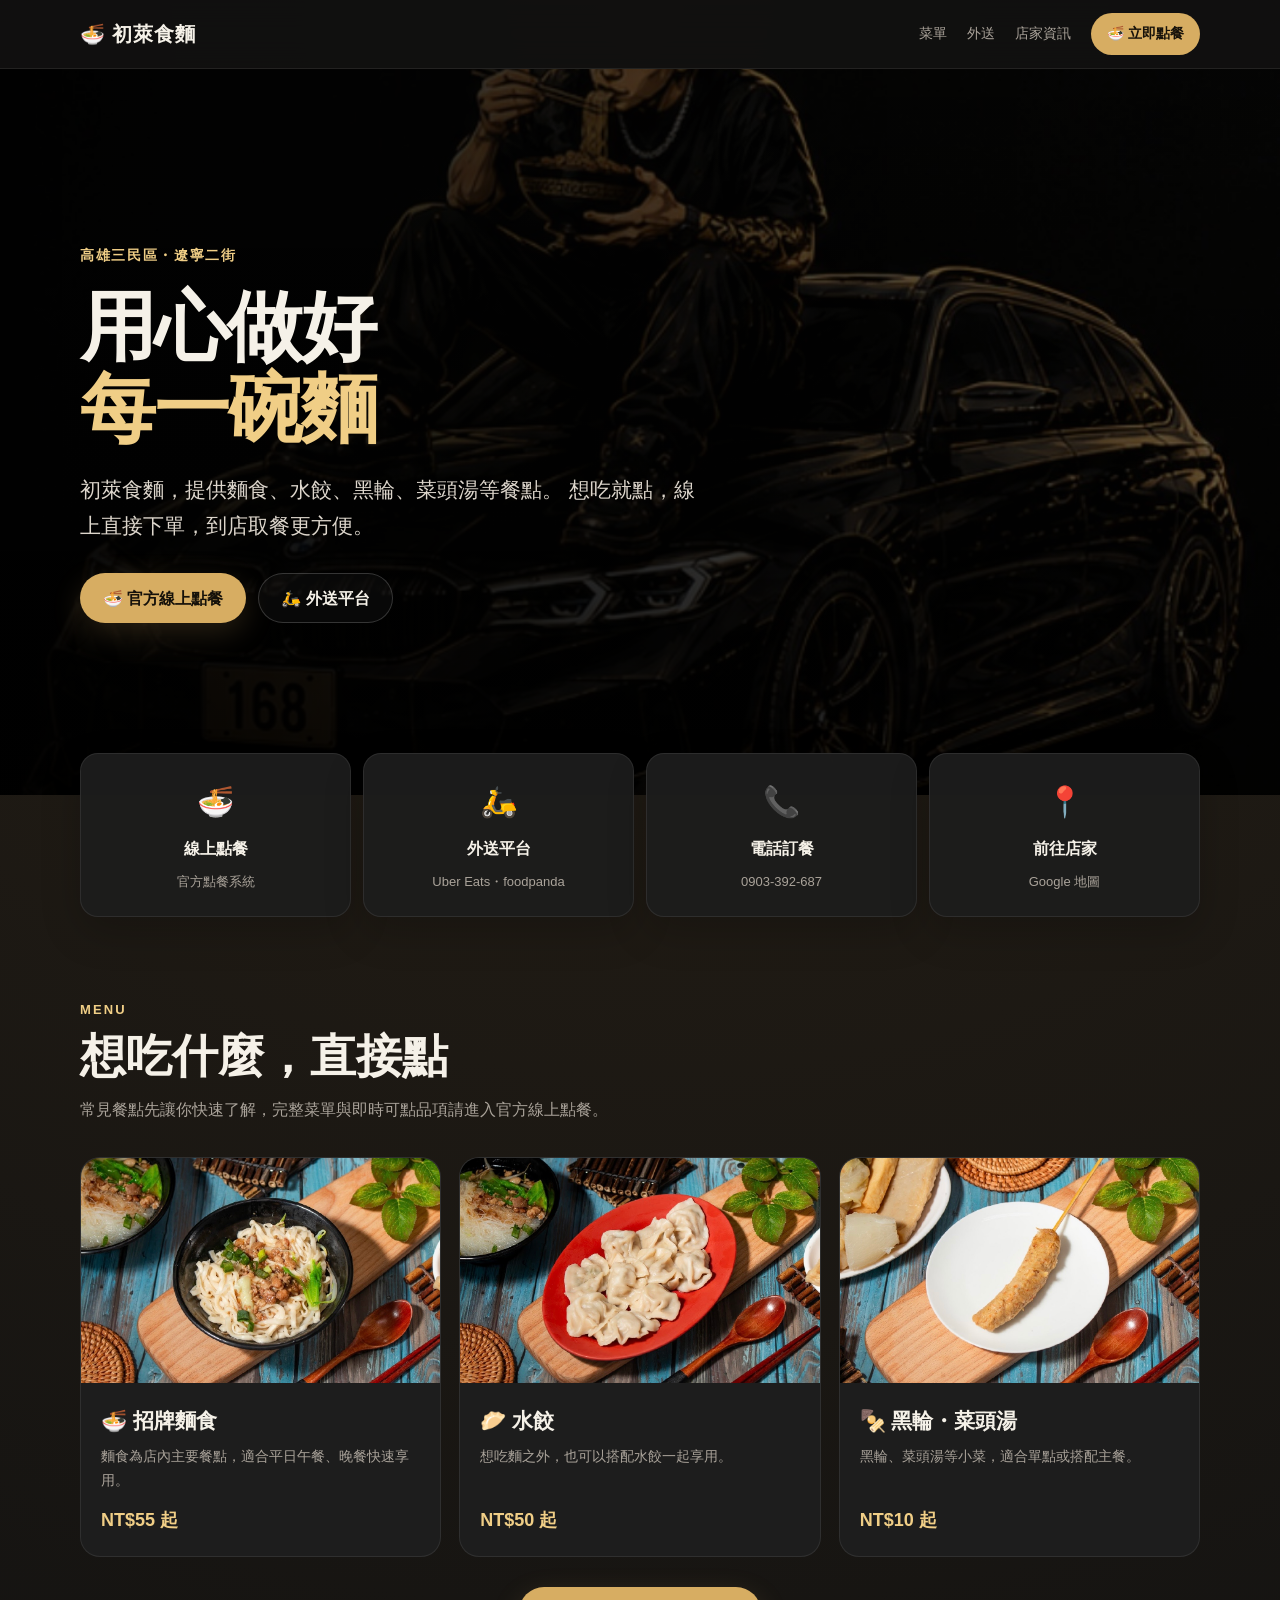
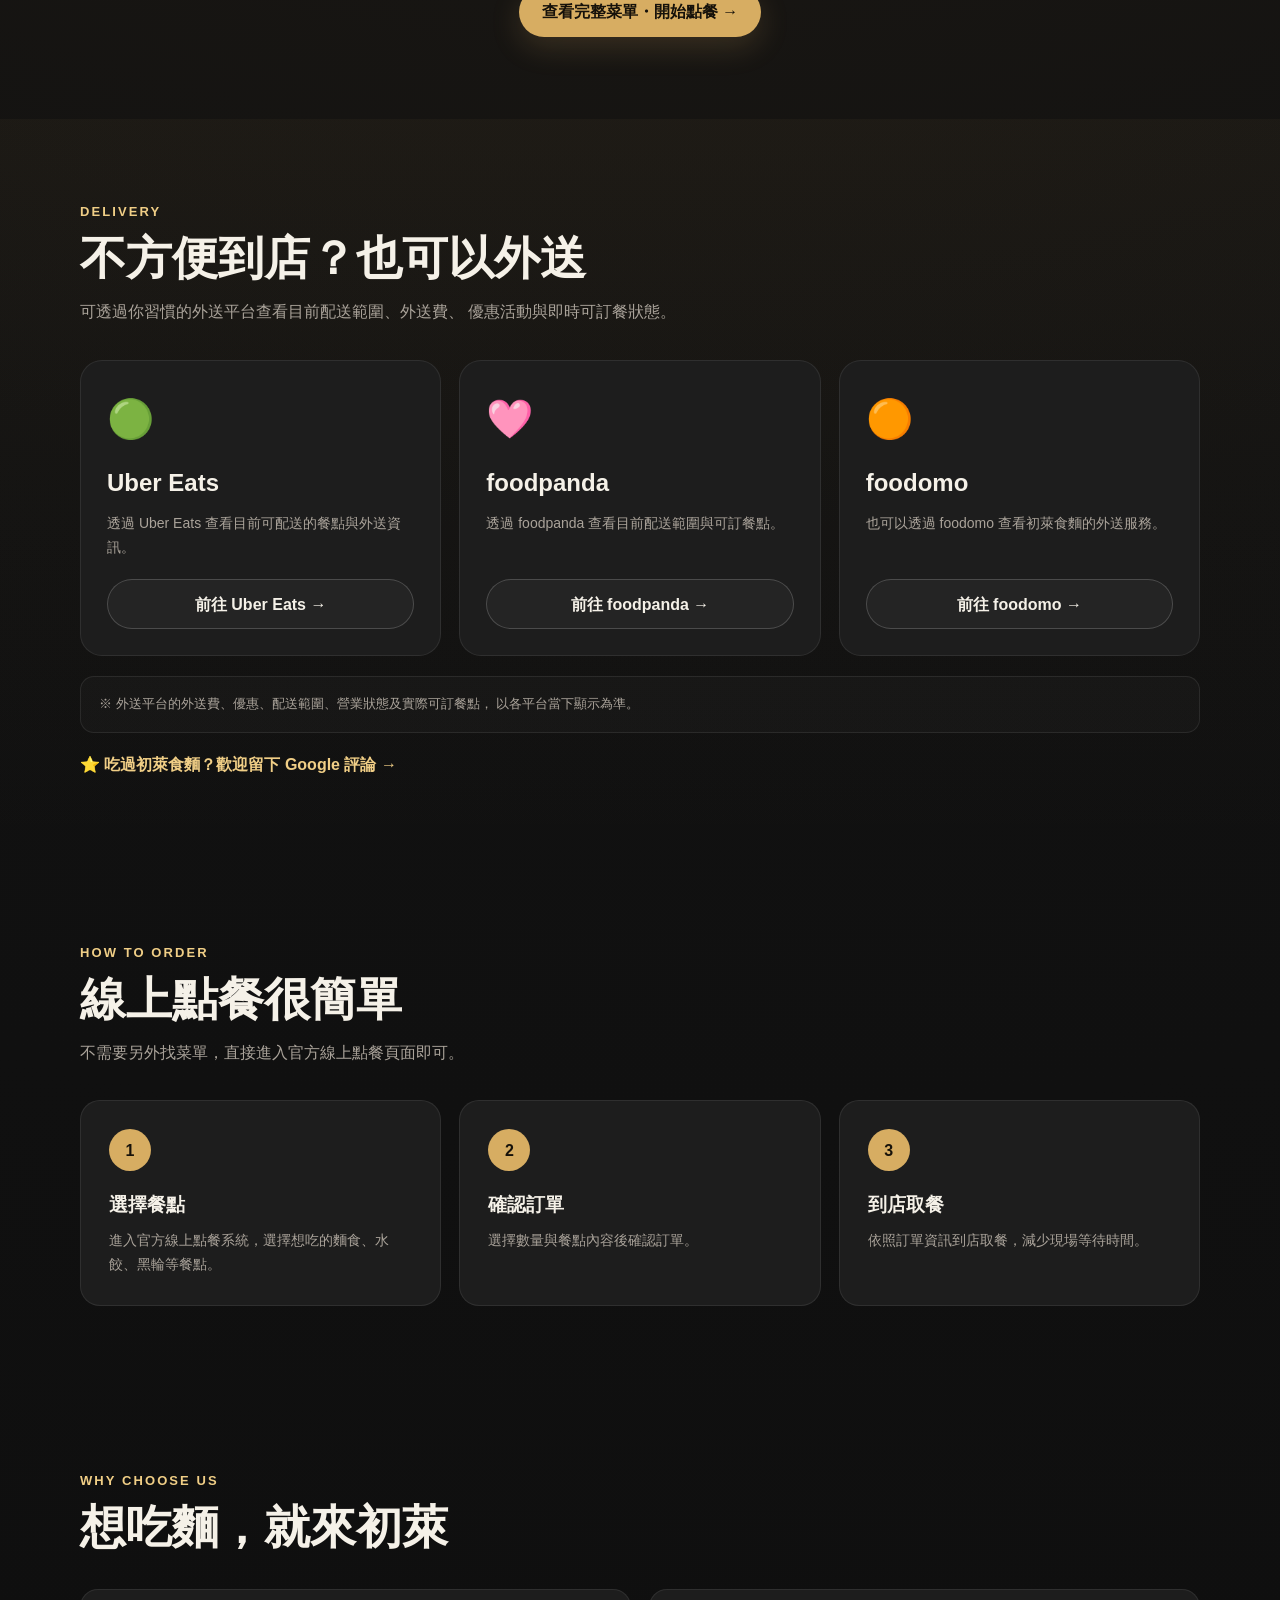
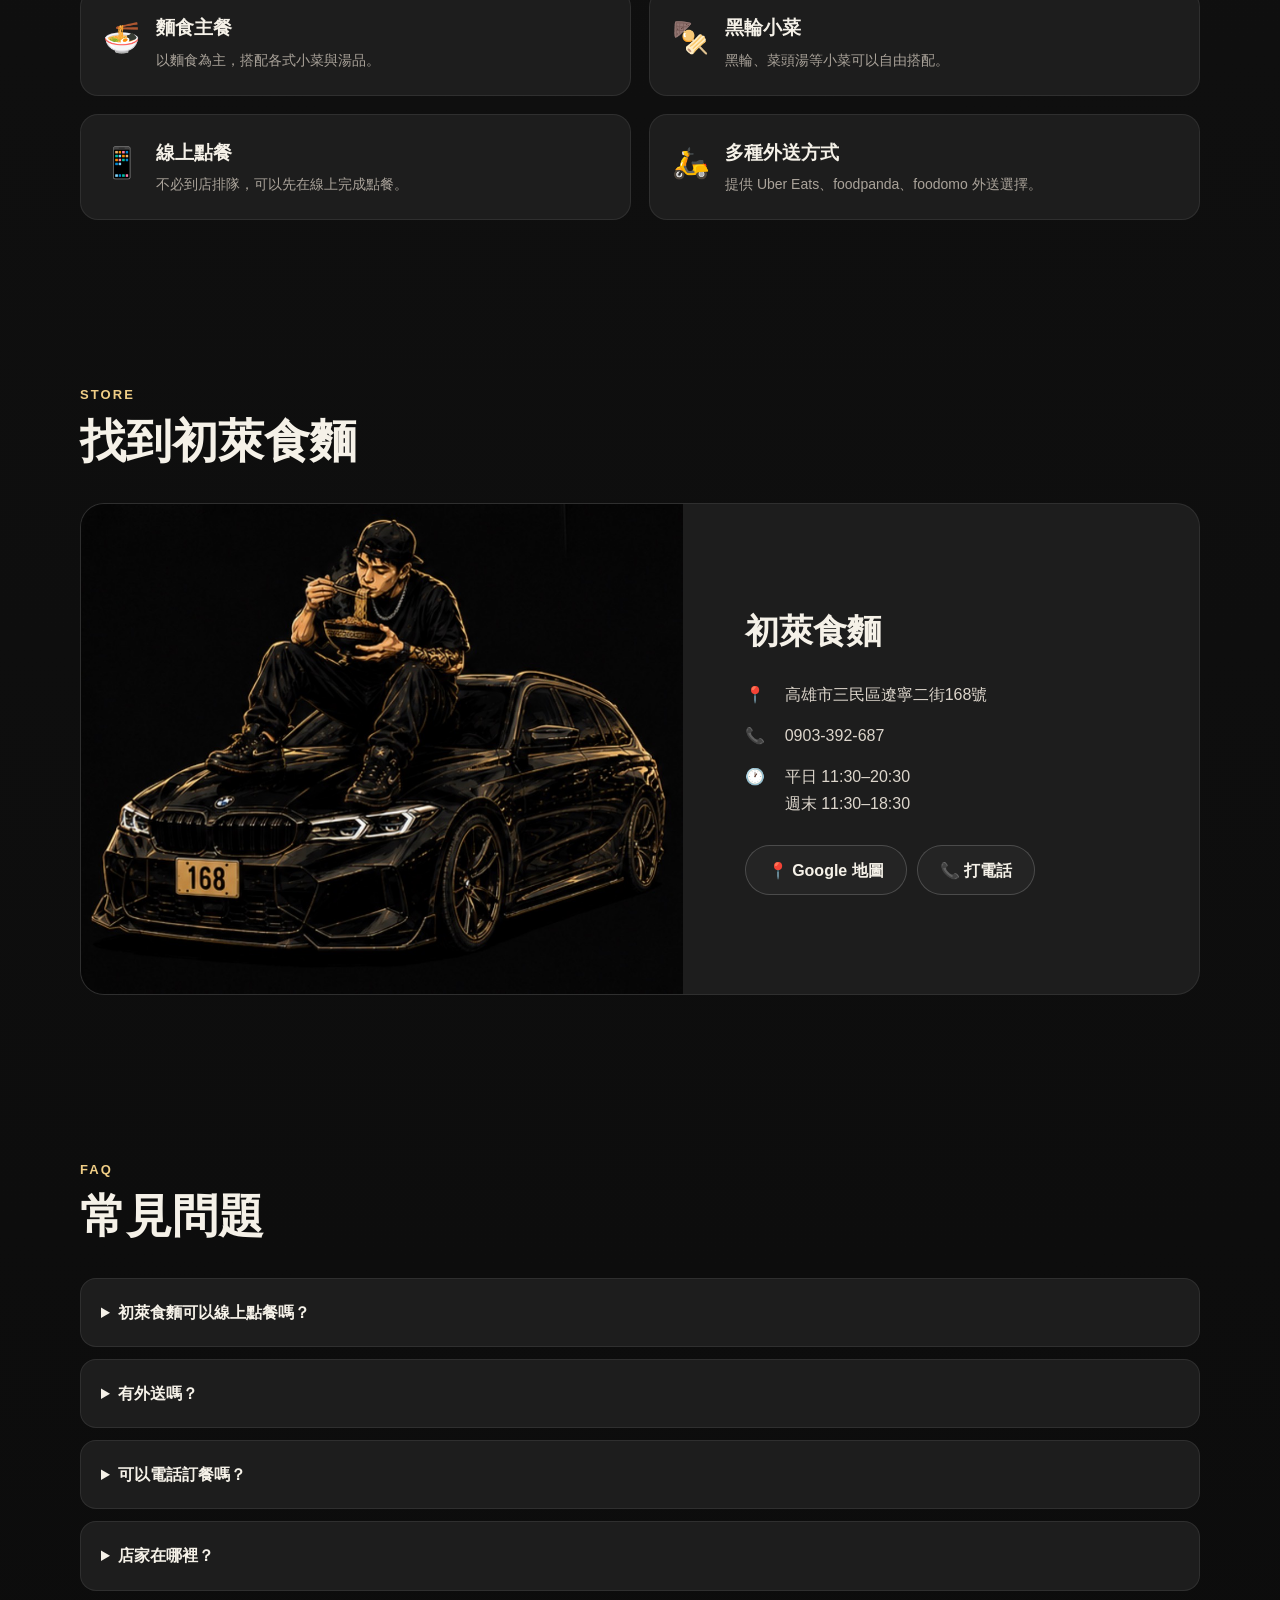
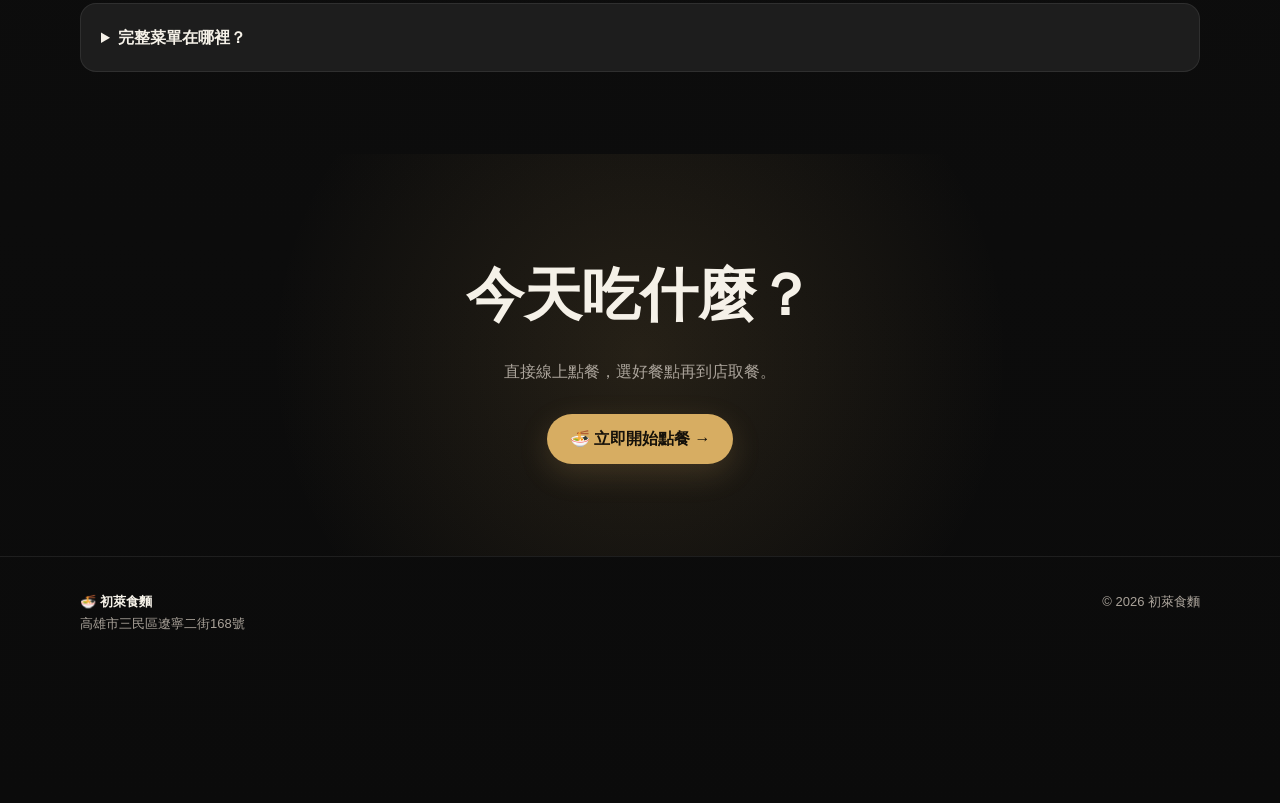
==== commit 2a0f1ff7: "Update index.html" ====
--- a/index.html
+++ b/index.html
@@ -1,2794 +1,1821 @@
 <!DOCTYPE html>
 <html lang="zh-Hant-TW">
-
 <head>
-
-    <meta charset="UTF-8">
-
-    <meta
-        name="viewport"
-        content="width=device-width, initial-scale=1.0">
-
-    <title>
-        初萊食麵｜高雄三民區麵食・關東煮・大腸香腸・水餃｜線上點餐
-    </title>
-
-    <meta
-        name="description"
-        content="初萊食麵位於高雄市三民區，提供麵食、乾麵、湯麵、關東煮、大腸香腸、水餃等餐點。可直接使用官方線上點餐系統預訂餐點，到店取餐更方便。">
-
-    <meta
-        name="keywords"
-        content="初萊食麵,高雄麵店,三民區美食,高雄麵食,高雄乾麵,高雄關東煮,高雄水餃,大腸香腸,線上點餐,三民區麵店">
-
-    <meta
-        name="author"
-        content="初萊食麵">
-
-    <meta
-        name="robots"
-        content="index, follow">
-
-    <link
-        rel="canonical"
-        href="https://asj3733.github.io/chulai-order-v2/index.html">
-
-
-    <!-- =========================
-         Open Graph
-    ========================== -->
-
-    <meta
-        property="og:type"
-        content="restaurant">
-
-    <meta
-        property="og:title"
-        content="初萊食麵｜高雄三民區麵食・關東煮・水餃">
-
-    <meta
-        property="og:description"
-        content="高雄三民區在地麵食店，提供麵食、關東煮、大腸香腸、水餃等餐點，歡迎使用官方線上點餐。">
-
-    <meta
-        property="og:url"
-        content="https://asj3733.github.io/chulai-order-v2/index.html">
-
-    <meta
-        property="og:image"
-        content="https://asj3733.github.io/chulai-order-v2/images/IMG_3543.jpeg">
-
-    <meta
-        property="og:locale"
-        content="zh_TW">
-
-
-    <!-- =========================
-         Twitter / Social
-    ========================== -->
-
-    <meta
-        name="twitter:card"
-        content="summary_large_image">
-
-    <meta
-        name="twitter:title"
-        content="初萊食麵｜高雄三民區麵食・關東煮・水餃">
-
-    <meta
-        name="twitter:description"
-        content="高雄三民區在地麵食店，提供麵食、關東煮、大腸香腸、水餃等餐點。">
-
-    <meta
-        name="twitter:image"
-        content="https://asj3733.github.io/chulai-order-v2/images/IMG_3543.jpeg">
-
-
-    <!-- =========================
-         Google / Browser
-    ========================== -->
-
-    <meta
-        name="theme-color"
-        content="#111111">
-
-    <link
-        rel="icon"
-        href="images/IMG_3543.jpeg">
-
-
-    <!-- =========================
-         CSS
-    ========================== -->
-
-    <style>
-
-        :root {
-            --bg: #0d0d0d;
-            --bg-soft: #151515;
-            --bg-card: #191919;
-
-            --gold: #d8a84e;
-            --gold-light: #f2cf7b;
-
-            --text: #ffffff;
-            --text-soft: #c9c9c9;
-            --text-muted: #9b9b9b;
-
-            --border: rgba(255,255,255,0.10);
-
-            --max-width: 1180px;
-
-            --radius: 18px;
-
-            --shadow:
-                0 18px 45px rgba(0,0,0,0.30);
-        }
-
-
-        * {
-            box-sizing: border-box;
-            margin: 0;
-            padding: 0;
-        }
-
-
-        html {
-            scroll-behavior: smooth;
-        }
-
-
-        body {
-
-            font-family:
-                -apple-system,
-                BlinkMacSystemFont,
-                "Segoe UI",
-                "Noto Sans TC",
-                "PingFang TC",
-                "Microsoft JhengHei",
-                sans-serif;
-
-            background: var(--bg);
-
-            color: var(--text);
-
-            line-height: 1.7;
-
-            overflow-x: hidden;
-        }
-
-
-        a {
-            color: inherit;
-            text-decoration: none;
-        }
-
-
-        img {
-            display: block;
-            max-width: 100%;
-        }
-
-
-        button {
-            font: inherit;
-        }
-
-
-        .container {
-
-            width: min(
-                calc(100% - 40px),
-                var(--max-width)
-            );
-
-            margin: 0 auto;
-        }
-
-
-        /* =========================
-           Header
-        ========================== */
-
-        .topbar {
-
-            position: sticky;
-
-            top: 0;
-
-            z-index: 1000;
-
-            background:
-                rgba(13,13,13,0.94);
-
-            backdrop-filter:
-                blur(12px);
-
-            border-bottom:
-                1px solid var(--border);
-        }
-
-
-        .topbar-inner {
-
-            min-height: 68px;
-
-            display: flex;
-
-            align-items: center;
-
-            justify-content: space-between;
-
-            gap: 20px;
-        }
-
-
-        .brand {
-
-            display: flex;
-
-            align-items: center;
-
-            gap: 10px;
-
-            font-size: 20px;
-
-            font-weight: 800;
-
-            letter-spacing: 0.03em;
-
-            white-space: nowrap;
-        }
-
-
-        .brand-mark {
-
-            font-size: 25px;
-        }
-
-
-        .top-nav {
-
-            display: flex;
-
-            align-items: center;
-
-            gap: 22px;
-        }
-
-
-        .top-nav a {
-
-            color: var(--text-soft);
-
-            font-size: 14px;
-
-            transition: 0.2s ease;
-        }
-
-
-        .top-nav a:hover {
-
-            color: var(--gold-light);
-        }
-
-
-        .top-order {
-
-            display: inline-flex;
-
-            align-items: center;
-
-            justify-content: center;
-
-            padding: 10px 17px;
-
-            border-radius: 999px;
-
-            background:
-                linear-gradient(
-                    135deg,
-                    var(--gold),
-                    var(--gold-light)
-                );
-
-            color: #111 !important;
-
-            font-weight: 800;
-
-            box-shadow:
-                0 8px 25px rgba(216,168,78,0.18);
-        }
-
-
-        /* =========================
-           Hero
-        ========================== */
-
-        .hero {
-
-            position: relative;
-
-            min-height: 680px;
-
-            display: flex;
-
-            align-items: center;
-
-            overflow: hidden;
-
-            background:
-                radial-gradient(
-                    circle at 75% 25%,
-                    rgba(216,168,78,0.14),
-                    transparent 35%
-                ),
-                linear-gradient(
-                    180deg,
-                    #111 0%,
-                    #0d0d0d 100%
-                );
-        }
-
-
-        .hero::after {
-
-            content: "";
-
-            position: absolute;
-
-            inset: 0;
-
-            background:
-                linear-gradient(
-                    90deg,
-                    rgba(13,13,13,0.96) 0%,
-                    rgba(13,13,13,0.80) 48%,
-                    rgba(13,13,13,0.35) 100%
-                );
-
-            pointer-events: none;
-        }
-
-
-        .hero-bg {
-
-            position: absolute;
-
-            inset: 0;
-
-            background-image:
-                url("images/IMG_3543.jpeg");
-
-            background-size: cover;
-
-            background-position: center;
-
-            opacity: 0.32;
-
-            filter: saturate(0.85);
-        }
-
-
-        .hero-content {
-
-            position: relative;
-
-            z-index: 2;
-
-            max-width: 720px;
-
-            padding: 90px 0;
-        }
-
-
-        .eyebrow {
-
-            display: inline-flex;
-
-            align-items: center;
-
-            gap: 8px;
-
-            margin-bottom: 18px;
-
-            color: var(--gold-light);
-
-            font-size: 14px;
-
-            font-weight: 700;
-
-            letter-spacing: 0.08em;
-        }
-
-
-        .eyebrow::before {
-
-            content: "";
-
-            width: 28px;
-
-            height: 1px;
-
-            background: var(--gold);
-        }
-
-
-        .hero h1 {
-
-            font-size:
-                clamp(
-                    42px,
-                    7vw,
-                    76px
-                );
-
-            line-height: 1.1;
-
-            letter-spacing: -0.03em;
-
-            margin-bottom: 24px;
-        }
-
-
-        .hero h1 span {
-
-            display: block;
-
-            color: var(--gold-light);
-        }
-
-
-        .hero-description {
-
-            max-width: 650px;
-
-            color: #dedede;
-
-            font-size:
-                clamp(
-                    16px,
-                    2.3vw,
-                    20px
-                );
-
-            margin-bottom: 30px;
-        }
-
-
-        .hero-actions {
-
-            display: flex;
-
-            flex-wrap: wrap;
-
-            gap: 13px;
-
-            margin-bottom: 28px;
-        }
-
-
-        .btn {
-
-            display: inline-flex;
-
-            align-items: center;
-
-            justify-content: center;
-
-            min-height: 52px;
-
-            padding: 0 24px;
-
-            border-radius: 999px;
-
-            font-weight: 800;
-
-            transition:
-                transform 0.2s ease,
-                box-shadow 0.2s ease,
-                background 0.2s ease;
-        }
-
-
-        .btn:hover {
-
-            transform: translateY(-2px);
-        }
-
-
-        .btn-primary {
-
-            background:
-                linear-gradient(
-                    135deg,
-                    var(--gold),
-                    var(--gold-light)
-                );
-
-            color: #111;
-
-            box-shadow:
-                0 12px 32px rgba(216,168,78,0.22);
-        }
-
-
-        .btn-secondary {
-
-            border:
-                1px solid rgba(255,255,255,0.20);
-
-            background:
-                rgba(255,255,255,0.05);
-
-            color: white;
-        }
-
-
-        .hero-note {
-
-            color: var(--text-muted);
-
-            font-size: 13px;
-        }
-
-
-        /* =========================
-           Quick Actions
-        ========================== */
-
-        .quick-section {
-
-            margin-top: -55px;
-
-            position: relative;
-
-            z-index: 5;
-        }
-
-
-        .quick-grid {
-
-            display: grid;
-
-            grid-template-columns:
-                repeat(4, 1fr);
-
-            gap: 12px;
-        }
-
-
-        .quick-card {
-
-            padding: 20px;
-
-            background:
-                rgba(25,25,25,0.94);
-
-            border:
-                1px solid var(--border);
-
-            border-radius: var(--radius);
-
-            box-shadow: var(--shadow);
-
-            transition: 0.2s ease;
-        }
-
-
-        .quick-card:hover {
-
-            transform: translateY(-3px);
-
-            border-color:
-                rgba(216,168,78,0.35);
-        }
-
-
-        .quick-icon {
-
-            font-size: 25px;
-
-            margin-bottom: 7px;
-        }
-
-
-        .quick-card strong {
-
-            display: block;
-
-            margin-bottom: 4px;
-
-            font-size: 16px;
-        }
-
-
-        .quick-card span {
-
-            color: var(--text-muted);
-
-            font-size: 13px;
-        }
-
-
-        /* =========================
-           General Section
-        ========================== */
-
-        section {
-
-            padding: 95px 0;
-        }
-
-
-        .section-heading {
-
-            max-width: 720px;
-
-            margin-bottom: 42px;
-        }
-
-
-        .section-label {
-
-            color: var(--gold-light);
-
-            font-size: 13px;
-
-            font-weight: 800;
-
-            letter-spacing: 0.12em;
-
-            text-transform: uppercase;
-
-            margin-bottom: 8px;
-        }
-
-
-        .section-heading h2 {
-
-            font-size:
-                clamp(
-                    30px,
-                    5vw,
-                    46px
-                );
-
-            line-height: 1.2;
-
-            margin-bottom: 13px;
-        }
-
-
-        .section-heading p {
-
-            color: var(--text-soft);
-
-            font-size: 16px;
-        }
-
-
-        /* =========================
-           Menu
-        ========================== */
-
-        .menu-grid {
-
-            display: grid;
-
-            grid-template-columns:
-                repeat(3, 1fr);
-
-            gap: 18px;
-        }
-
-
-        .menu-card {
-
-            overflow: hidden;
-
-            background:
-                var(--bg-card);
-
-            border:
-                1px solid var(--border);
-
-            border-radius:
-                var(--radius);
-
-            box-shadow:
-                0 12px 35px rgba(0,0,0,0.18);
-
-            transition:
-                transform 0.2s ease,
-                border-color 0.2s ease;
-        }
-
-
-        .menu-card:hover {
-
-            transform: translateY(-4px);
-
-            border-color:
-                rgba(216,168,78,0.32);
-        }
-
-
-        .menu-image {
-
-            aspect-ratio: 16 / 10;
-
-            overflow: hidden;
-        }
-
-
-        .menu-image img {
-
-            width: 100%;
-
-            height: 100%;
-
-            object-fit: cover;
-
-            transition:
-                transform 0.4s ease;
-        }
-
-
-        .menu-card:hover
-        .menu-image img {
-
-            transform: scale(1.04);
-        }
-
-
-        .menu-body {
-
-            padding: 22px;
-        }
-
-
-        .menu-body h3 {
-
-            font-size: 21px;
-
-            margin-bottom: 8px;
-        }
-
-
-        .menu-body p {
-
-            color: var(--text-muted);
-
-            font-size: 14px;
-
-            margin-bottom: 14px;
-        }
-
-
-        .menu-price {
-
-            color: var(--gold-light);
-
-            font-weight: 800;
-
-            margin-bottom: 15px;
-        }
-
-
-        .menu-link {
-
-            color: var(--gold-light);
-
-            font-size: 14px;
-
-            font-weight: 800;
-        }
-
-
-        /* =========================
-           How to order
-        ========================== */
-
-        .steps {
-
-            display: grid;
-
-            grid-template-columns:
-                repeat(3, 1fr);
-
-            gap: 18px;
-        }
-
-
-        .step {
-
-            padding: 28px;
-
-            background:
-                linear-gradient(
-                    145deg,
-                    #181818,
-                    #121212
-                );
-
-            border:
-                1px solid var(--border);
-
-            border-radius:
-                var(--radius);
-
-            position: relative;
-        }
-
-
-        .step-number {
-
-            width: 44px;
-
-            height: 44px;
-
-            display: flex;
-
-            align-items: center;
-
-            justify-content: center;
-
-            border-radius: 50%;
-
-            background:
-                rgba(216,168,78,0.12);
-
-            border:
-                1px solid rgba(216,168,78,0.28);
-
-            color: var(--gold-light);
-
-            font-weight: 900;
-
-            margin-bottom: 18px;
-        }
-
-
-        .step h3 {
-
-            font-size: 19px;
-
-            margin-bottom: 8px;
-        }
-
-
-        .step p {
-
-            color: var(--text-muted);
-
-            font-size: 14px;
-        }
-
-
-        /* =========================
-           Features
-        ========================== */
-
-        .features {
-
-            display: grid;
-
-            grid-template-columns:
-                repeat(4, 1fr);
-
-            gap: 15px;
-        }
-
-
-        .feature {
-
-            padding: 25px;
-
-            border:
-                1px solid var(--border);
-
-            border-radius:
-                var(--radius);
-
-            background:
-                #141414;
-        }
-
-
-        .feature-icon {
-
-            font-size: 28px;
-
-            margin-bottom: 13px;
-        }
-
-
-        .feature h3 {
-
-            font-size: 17px;
-
-            margin-bottom: 7px;
-        }
-
-
-        .feature p {
-
-            color: var(--text-muted);
-
-            font-size: 13px;
-        }
-
-
-        /* =========================
-           Store Info
-        ========================== */
-
-        .store-section {
-
-            background:
-                #101010;
-        }
-
-
-        .store-grid {
-
-            display: grid;
-
-            grid-template-columns:
-                1.05fr 0.95fr;
-
-            gap: 25px;
-
-            align-items: stretch;
-        }
-
-
-        .store-card {
-
-            padding: 32px;
-
-            background:
-                #171717;
-
-            border:
-                1px solid var(--border);
-
-            border-radius:
-                var(--radius);
-        }
-
-
-        .store-card h3 {
-
-            font-size: 24px;
-
-            margin-bottom: 20px;
-        }
-
-
-        .info-list {
-
-            display: grid;
-
-            gap: 14px;
-        }
-
-
-        .info-row {
-
-            display: grid;
-
-            grid-template-columns:
-                90px 1fr;
-
-            gap: 12px;
-
-            padding-bottom: 13px;
-
-            border-bottom:
-                1px solid var(--border);
-        }
-
-
-        .info-row:last-child {
-
-            border-bottom: none;
-        }
-
-
-        .info-label {
-
-            color: var(--gold-light);
-
-            font-size: 14px;
-
-            font-weight: 800;
-        }
-
-
-        .info-value {
-
-            color: var(--text-soft);
-
-            font-size: 14px;
-        }
-
-
-        .map-card {
-
-            min-height: 100%;
-
-            display: flex;
-
-            flex-direction: column;
-
-            justify-content: center;
-
-            align-items: center;
-
-            text-align: center;
-
-            padding: 40px;
-
-            border:
-                1px solid var(--border);
-
-            border-radius:
-                var(--radius);
-
-            background:
-                radial-gradient(
-                    circle at center,
-                    rgba(216,168,78,0.10),
-                    transparent 55%
-                ),
-                #151515;
-        }
-
-
-        .map-icon {
-
-            font-size: 48px;
-
-            margin-bottom: 15px;
-        }
-
-
-        .map-card h3 {
-
-            font-size: 22px;
-
-            margin-bottom: 8px;
-        }
-
-
-        .map-card p {
-
-            color: var(--text-muted);
-
-            margin-bottom: 20px;
-
-            font-size: 14px;
-        }
-
-
-        /* =========================
-           FAQ
-        ========================== */
-
-        .faq {
-
-            display: grid;
-
-            gap: 12px;
-
-            max-width: 900px;
-        }
-
-
-        details {
-
-            background:
-                #151515;
-
-            border:
-                1px solid var(--border);
-
-            border-radius:
-                14px;
-
-            overflow: hidden;
-        }
-
-
-        summary {
-
-            cursor: pointer;
-
-            list-style: none;
-
-            padding: 20px 22px;
-
-            font-weight: 800;
-
-            position: relative;
-
-            padding-right: 55px;
-        }
-
-
-        summary::-webkit-details-marker {
-            display: none;
-        }
-
-
-        summary::after {
-
-            content: "+";
-
-            position: absolute;
-
-            right: 22px;
-
-            top: 17px;
-
-            color: var(--gold-light);
-
-            font-size: 24px;
-
-            font-weight: 400;
-        }
-
-
-        details[open] summary::after {
-
-            content: "−";
-        }
-
-
-        .faq-answer {
-
-            padding:
-                0 22px 22px;
-
-            color: var(--text-muted);
-
-            font-size: 14px;
-        }
-
-
-        /* =========================
-           CTA
-        ========================== */
-
-        .cta-section {
-
-            padding-top: 80px;
-
-            padding-bottom: 110px;
-        }
-
-
-        .cta {
-
-            position: relative;
-
-            overflow: hidden;
-
-            padding:
-                clamp(35px, 7vw, 70px);
-
-            border:
-                1px solid rgba(216,168,78,0.25);
-
-            border-radius:
-                26px;
-
-            background:
-                radial-gradient(
-                    circle at 80% 20%,
-                    rgba(216,168,78,0.18),
-                    transparent 35%
-                ),
-                linear-gradient(
-                    135deg,
-                    #1b1b1b,
-                    #121212
-                );
-
-            text-align: center;
-        }
-
-
-        .cta h2 {
-
-            font-size:
-                clamp(
-                    30px,
-                    5vw,
-                    50px
-                );
-
-            line-height: 1.2;
-
-            margin-bottom: 14px;
-        }
-
-
-        .cta p {
-
-            max-width: 650px;
-
-            margin:
-                0 auto 25px;
-
-            color: var(--text-muted);
-        }
-
-
-        /* =========================
-           Footer
-        ========================== */
-
-        footer {
-
-            padding:
-                35px 0 95px;
-
-            border-top:
-                1px solid var(--border);
-
-            background:
-                #0a0a0a;
-        }
-
-
-        .footer-inner {
-
-            display: flex;
-
-            justify-content: space-between;
-
-            gap: 25px;
-
-            align-items: center;
-        }
-
-
-        .footer-brand {
-
-            font-weight: 800;
-        }
-
-
-        .footer-text {
-
-            color: var(--text-muted);
-
-            font-size: 12px;
-
-            margin-top: 5px;
-        }
-
-
-        .footer-links {
-
-            display: flex;
-
-            gap: 18px;
-
-            color: var(--text-muted);
-
-            font-size: 13px;
-        }
-
-
-        .footer-links a:hover {
-
-            color: var(--gold-light);
-        }
-
-
-        /* =========================
-           Mobile Bottom CTA
-        ========================== */
-
-        .mobile-order-bar {
-
-            display: none;
-
-            position: fixed;
-
-            z-index: 2000;
-
-            left: 12px;
-
-            right: 12px;
-
-            bottom: 12px;
-
-            padding: 8px;
-
-            border-radius: 18px;
-
-            background:
-                rgba(20,20,20,0.95);
-
-            border:
-                1px solid rgba(255,255,255,0.12);
-
-            backdrop-filter:
-                blur(15px);
-
-            box-shadow:
-                0 12px 40px rgba(0,0,0,0.45);
-        }
-
-
-        .mobile-order-bar a {
-
-            min-height: 50px;
-
-            display: flex;
-
-            align-items: center;
-
-            justify-content: center;
-
-            border-radius: 13px;
-
-            background:
-                linear-gradient(
-                    135deg,
-                    var(--gold),
-                    var(--gold-light)
-                );
-
-            color: #111;
-
-            font-weight: 900;
-        }
-
-
-        /* =========================
-           Responsive
-        ========================== */
-
-        @media (max-width: 900px) {
-
-            .top-nav a:not(.top-order) {
-                display: none;
-            }
-
-
-            .quick-grid {
-
-                grid-template-columns:
-                    repeat(2, 1fr);
-            }
-
-
-            .menu-grid {
-
-                grid-template-columns:
-                    repeat(2, 1fr);
-            }
-
-
-            .steps {
-
-                grid-template-columns:
-                    1fr;
-            }
-
-
-            .features {
-
-                grid-template-columns:
-                    repeat(2, 1fr);
-            }
-
-
-            .store-grid {
-
-                grid-template-columns:
-                    1fr;
-            }
-
-        }
-
-
-        @media (max-width: 640px) {
-
-            .container {
-
-                width:
-                    min(
-                        calc(100% - 28px),
-                        var(--max-width)
-                    );
-            }
-
-
-            .topbar-inner {
-
-                min-height: 60px;
-            }
-
-
-            .brand {
-
-                font-size: 17px;
-            }
-
-
-            .top-order {
-
-                padding:
-                    8px 13px;
-
-                font-size: 13px;
-            }
-
-
-            .hero {
-
-                min-height:
-                    650px;
-            }
-
-
-            .hero-content {
-
-                padding:
-                    80px 0 110px;
-            }
-
-
-            .hero h1 {
-
-                font-size:
-                    clamp(
-                        40px,
-                        13vw,
-                        58px
-                    );
-            }
-
-
-            .hero-description {
-
-                font-size: 15px;
-            }
-
-
-            .hero-actions {
-
-                flex-direction:
-                    column;
-
-                align-items:
-                    stretch;
-            }
-
-
-            .btn {
-
-                width: 100%;
-            }
-
-
-            .quick-section {
-
-                margin-top: -30px;
-            }
-
-
-            .quick-grid {
-
-                gap: 9px;
-            }
-
-
-            .quick-card {
-
-                padding: 17px;
-            }
-
-
-            section {
-
-                padding:
-                    72px 0;
-            }
-
-
-            .menu-grid {
-
-                grid-template-columns:
-                    1fr;
-            }
-
-
-            .features {
-
-                grid-template-columns:
-                    1fr 1fr;
-            }
-
-
-            .store-card {
-
-                padding: 23px;
-            }
-
-
-            .info-row {
-
-                grid-template-columns:
-                    76px 1fr;
-            }
-
-
-            .footer-inner {
-
-                flex-direction:
-                    column;
-
-                align-items:
-                    flex-start;
-            }
-
-
-            .mobile-order-bar {
-
-                display: block;
-            }
-
-
-            footer {
-
-                padding-bottom: 95px;
-            }
-
-        }
-
-
-        @media (max-width: 420px) {
-
-            .features {
-
-                grid-template-columns:
-                    1fr;
-            }
-
-
-            .quick-card span {
-
-                font-size: 12px;
-            }
-
-        }
-
-    </style>
-
-
-    <!-- =========================
-         Structured Data
-    ========================== -->
-
-    <script type="application/ld+json">
-
-    {
-        "@context": "https://schema.org",
-        "@type": "Restaurant",
-
-        "name": "初萊食麵",
-
-        "description": "高雄市三民區麵食店，提供麵食、關東煮、大腸香腸、水餃等餐點，並提供官方線上點餐服務。",
-
-        "image": [
-            "https://asj3733.github.io/chulai-order-v2/images/IMG_3543.jpeg",
-            "https://asj3733.github.io/chulai-order-v2/images/IMG_3516.jpeg",
-            "https://asj3733.github.io/chulai-order-v2/images/IMG_3515.jpeg",
-            "https://asj3733.github.io/chulai-order-v2/images/IMG_3517.jpeg"
-        ],
-
-        "url": "https://asj3733.github.io/chulai-order-v2/index.html",
-
-        "telephone": "+886903392687",
-
-        "servesCuisine": [
-            "麵食",
-            "台灣料理",
-            "關東煮",
-            "水餃"
-        ],
-
-        "priceRange": "$$",
-
-        "menu": "https://sharings.com.tw/StoreInformation.html?sid=f84d5f53-70be-4b8f-b9ab-1375556fb373",
-
-        "address": {
-            "@type": "PostalAddress",
-            "streetAddress": "遼寧二街168號",
-            "addressLocality": "三民區",
-            "addressRegion": "高雄市",
-            "addressCountry": "TW"
-        },
-
-        "openingHoursSpecification": [
-
-            {
-                "@type": "OpeningHoursSpecification",
-                "dayOfWeek": [
-                    "Monday",
-                    "Tuesday",
-                    "Wednesday",
-                    "Thursday",
-                    "Friday"
-                ],
-                "opens": "11:30",
-                "closes": "20:30"
-            },
-
-            {
-                "@type": "OpeningHoursSpecification",
-                "dayOfWeek": [
-                    "Saturday",
-                    "Sunday"
-                ],
-                "opens": "11:30",
-                "closes": "18:30"
-            }
-
-        ]
-    }
-
-    </script>
-
-
-    <!-- =========================
-         Google Ads / GA4 Event Hook
-         若之後加入 gtag，此事件會自動送出
-    ========================== -->
-
-    <script>
-
-        document.addEventListener(
-            "DOMContentLoaded",
-            function () {
-
-                const orderLinks =
-                    document.querySelectorAll(
-                        '[data-conversion="order"]'
-                    );
-
-
-                orderLinks.forEach(
-                    function (link) {
-
-                        link.addEventListener(
-                            "click",
-                            function () {
-
-                                if (
-                                    typeof window.gtag ===
-                                    "function"
-                                ) {
-
-                                    window.gtag(
-                                        "event",
-                                        "click_order",
-                                        {
-                                            event_category:
-                                                "ordering",
-
-                                            event_label:
-                                                "SHARINGS 官方線上點餐",
-
-                                            value: 1
-                                        }
-                                    );
-
-                                }
-
-                            }
-                        );
-
-                    }
-                );
-
-            }
+  <meta charset="UTF-8">
+  <meta name="viewport" content="width=device-width, initial-scale=1.0">
+
+  <title>初萊食麵｜高雄三民區麵店・黑輪・菜頭湯｜線上點餐</title>
+
+  <meta
+    name="description"
+    content="初萊食麵位於高雄市三民區遼寧二街，提供麵食、水餃、黑輪、菜頭湯等餐點。可線上點餐，也可透過 Uber Eats、foodpanda、foodomo 外送。"
+  >
+
+  <meta
+    name="keywords"
+    content="初萊食麵,高雄美食,三民區美食,遼寧二街美食,高雄麵店,高雄黑輪,高雄菜頭湯,高雄水餃,線上點餐,Uber Eats,foodpanda,foodomo"
+  >
+
+  <meta name="author" content="初萊食麵">
+  <meta name="robots" content="index,follow">
+
+  <meta name="theme-color" content="#111111">
+
+  <link
+    rel="canonical"
+    href="https://asj3733.github.io/chulai-order-v2/index.html"
+  >
+
+  <!-- Open Graph -->
+  <meta property="og:type" content="restaurant">
+  <meta property="og:title" content="初萊食麵｜高雄三民區麵店">
+  <meta
+    property="og:description"
+    content="用心做好每一碗麵。提供麵食、水餃、黑輪、菜頭湯，可線上點餐與外送。"
+  >
+  <meta
+    property="og:url"
+    content="https://asj3733.github.io/chulai-order-v2/index.html"
+  >
+  <meta
+    property="og:image"
+    content="https://asj3733.github.io/chulai-order-v2/images/IMG_3543.jpeg"
+  >
+  <meta property="og:locale" content="zh_TW">
+
+  <meta name="twitter:card" content="summary_large_image">
+  <meta name="twitter:title" content="初萊食麵｜高雄三民區麵店">
+  <meta
+    name="twitter:description"
+    content="高雄三民區初萊食麵｜麵食、水餃、黑輪、菜頭湯｜線上點餐與外送"
+  >
+  <meta
+    name="twitter:image"
+    content="https://asj3733.github.io/chulai-order-v2/images/IMG_3543.jpeg"
+  >
+
+  <style>
+    :root {
+      --bg: #0f0f0f;
+      --bg2: #171717;
+      --card: #1d1d1d;
+      --card2: #242424;
+      --text: #f5f1e8;
+      --muted: #aaa39a;
+      --gold: #d7ad62;
+      --gold-light: #f0ce86;
+      --line: rgba(255,255,255,.08);
+      --white: #ffffff;
+      --green: #35c759;
+    }
+
+    * {
+      box-sizing: border-box;
+      margin: 0;
+      padding: 0;
+    }
+
+    html {
+      scroll-behavior: smooth;
+    }
+
+    body {
+      font-family:
+        -apple-system,
+        BlinkMacSystemFont,
+        "Noto Sans TC",
+        "Microsoft JhengHei",
+        sans-serif;
+      background:
+        radial-gradient(
+          circle at top,
+          #292116 0,
+          #111 38%,
+          #0b0b0b 100%
         );
-
-    </script>
-
+      color: var(--text);
+      line-height: 1.7;
+      padding-bottom: 78px;
+    }
+
+    a {
+      color: inherit;
+      text-decoration: none;
+    }
+
+    img {
+      display: block;
+      width: 100%;
+    }
+
+    .container {
+      width: min(1120px, calc(100% - 32px));
+      margin: auto;
+    }
+
+    /* =========================
+       Header
+    ========================= */
+
+    header {
+      position: sticky;
+      top: 0;
+      z-index: 1000;
+      background: rgba(15,15,15,.9);
+      backdrop-filter: blur(14px);
+      border-bottom: 1px solid var(--line);
+    }
+
+    .nav {
+      min-height: 68px;
+      display: flex;
+      align-items: center;
+      justify-content: space-between;
+      gap: 20px;
+    }
+
+    .logo {
+      font-size: 20px;
+      font-weight: 800;
+      letter-spacing: .04em;
+      white-space: nowrap;
+    }
+
+    .nav-links {
+      display: flex;
+      align-items: center;
+      gap: 20px;
+      font-size: 14px;
+      color: var(--muted);
+    }
+
+    .nav-links a:hover {
+      color: var(--gold-light);
+    }
+
+    .nav-order {
+      background: var(--gold);
+      color: #17120a;
+      padding: 9px 16px;
+      border-radius: 999px;
+      font-weight: 800;
+    }
+
+    /* =========================
+       Buttons
+    ========================= */
+
+    .btn {
+      display: inline-flex;
+      justify-content: center;
+      align-items: center;
+      gap: 8px;
+      min-height: 50px;
+      padding: 0 22px;
+      border-radius: 999px;
+      border: 1px solid transparent;
+      font-weight: 800;
+      transition: .2s ease;
+      cursor: pointer;
+    }
+
+    .btn:hover {
+      transform: translateY(-2px);
+    }
+
+    .btn-primary {
+      background: var(--gold);
+      color: #15110a;
+      box-shadow: 0 10px 30px rgba(215,173,98,.18);
+    }
+
+    .btn-primary:hover {
+      background: var(--gold-light);
+    }
+
+    .btn-outline {
+      border-color: rgba(255,255,255,.18);
+      color: var(--text);
+      background: rgba(255,255,255,.03);
+    }
+
+    .btn-outline:hover {
+      border-color: var(--gold);
+      color: var(--gold-light);
+    }
+
+    .btn-green {
+      background: var(--green);
+      color: #07140a;
+    }
+
+    /* =========================
+       Hero
+    ========================= */
+
+    .hero {
+      min-height: 680px;
+      display: grid;
+      align-items: center;
+      position: relative;
+      overflow: hidden;
+    }
+
+    .hero::before {
+      content: "";
+      position: absolute;
+      inset: 0;
+      background:
+        linear-gradient(
+          90deg,
+          rgba(0,0,0,.94) 0%,
+          rgba(0,0,0,.72) 42%,
+          rgba(0,0,0,.25) 100%
+        ),
+        url("images/IMG_3543.jpeg") center/cover no-repeat;
+      opacity: .95;
+      z-index: -2;
+    }
+
+    .hero::after {
+      content: "";
+      position: absolute;
+      inset: 0;
+      background:
+        linear-gradient(
+          180deg,
+          rgba(0,0,0,.1),
+          rgba(0,0,0,.7)
+        );
+      z-index: -1;
+    }
+
+    .hero-content {
+      max-width: 720px;
+      padding: 90px 0;
+    }
+
+    .eyebrow {
+      display: inline-flex;
+      align-items: center;
+      gap: 8px;
+      color: var(--gold-light);
+      font-size: 14px;
+      font-weight: 800;
+      letter-spacing: .12em;
+      margin-bottom: 18px;
+    }
+
+    .hero h1 {
+      font-size: clamp(42px, 7vw, 76px);
+      line-height: 1.08;
+      letter-spacing: -.03em;
+      margin-bottom: 22px;
+    }
+
+    .hero h1 span {
+      color: var(--gold-light);
+    }
+
+    .hero p {
+      color: #ddd6cc;
+      font-size: clamp(17px, 2.5vw, 21px);
+      max-width: 620px;
+      margin-bottom: 30px;
+    }
+
+    .hero-actions {
+      display: flex;
+      flex-wrap: wrap;
+      gap: 12px;
+    }
+
+    /* =========================
+       Sections
+    ========================= */
+
+    section {
+      padding: 82px 0;
+      scroll-margin-top: 80px;
+    }
+
+    .section-head {
+      margin-bottom: 34px;
+    }
+
+    .section-label {
+      color: var(--gold-light);
+      font-size: 13px;
+      font-weight: 900;
+      letter-spacing: .16em;
+      margin-bottom: 8px;
+    }
+
+    .section-head h2 {
+      font-size: clamp(30px, 5vw, 46px);
+      line-height: 1.2;
+      margin-bottom: 12px;
+    }
+
+    .section-head p {
+      color: var(--muted);
+      max-width: 720px;
+    }
+
+    /* =========================
+       Quick Actions
+    ========================= */
+
+    .quick {
+      margin-top: -42px;
+      position: relative;
+      z-index: 10;
+    }
+
+    .quick-grid {
+      display: grid;
+      grid-template-columns: repeat(4, 1fr);
+      gap: 12px;
+    }
+
+    .quick-card {
+      background: rgba(29,29,29,.96);
+      border: 1px solid var(--line);
+      border-radius: 18px;
+      padding: 22px 18px;
+      text-align: center;
+      box-shadow: 0 15px 40px rgba(0,0,0,.2);
+      transition: .2s ease;
+    }
+
+    .quick-card:hover {
+      transform: translateY(-3px);
+      border-color: rgba(215,173,98,.45);
+    }
+
+    .quick-icon {
+      font-size: 30px;
+      margin-bottom: 8px;
+    }
+
+    .quick-card strong {
+      display: block;
+      margin-bottom: 4px;
+    }
+
+    .quick-card small {
+      color: var(--muted);
+      font-size: 13px;
+    }
+
+    /* =========================
+       Menu
+    ========================= */
+
+    .menu-grid {
+      display: grid;
+      grid-template-columns: repeat(3, 1fr);
+      gap: 18px;
+    }
+
+    .menu-card {
+      overflow: hidden;
+      border-radius: 20px;
+      border: 1px solid var(--line);
+      background: var(--card);
+    }
+
+    .menu-image {
+      aspect-ratio: 16 / 10;
+      overflow: hidden;
+      background: #222;
+    }
+
+    .menu-image img {
+      height: 100%;
+      object-fit: cover;
+      transition: transform .35s ease;
+    }
+
+    .menu-card:hover .menu-image img {
+      transform: scale(1.04);
+    }
+
+    .menu-content {
+      padding: 20px;
+    }
+
+    .menu-content h3 {
+      font-size: 21px;
+      margin-bottom: 7px;
+    }
+
+    .menu-content p {
+      color: var(--muted);
+      font-size: 14px;
+      min-height: 48px;
+    }
+
+    .price {
+      color: var(--gold-light);
+      font-size: 18px;
+      font-weight: 900;
+      margin-top: 12px;
+    }
+
+    /* =========================
+       Delivery
+    ========================= */
+
+    #delivery {
+      background:
+        linear-gradient(
+          180deg,
+          rgba(215,173,98,.045),
+          transparent
+        );
+    }
+
+    .delivery-grid {
+      display: grid;
+      grid-template-columns: repeat(3, 1fr);
+      gap: 18px;
+    }
+
+    .delivery-card {
+      background: var(--card);
+      border: 1px solid var(--line);
+      border-radius: 22px;
+      padding: 26px;
+      min-height: 230px;
+      display: flex;
+      flex-direction: column;
+      justify-content: space-between;
+      transition: .2s ease;
+    }
+
+    .delivery-card:hover {
+      transform: translateY(-4px);
+      border-color: rgba(215,173,98,.45);
+    }
+
+    .delivery-icon {
+      font-size: 38px;
+      margin-bottom: 12px;
+    }
+
+    .delivery-card h3 {
+      font-size: 24px;
+      margin-bottom: 8px;
+    }
+
+    .delivery-card p {
+      color: var(--muted);
+      font-size: 14px;
+      margin-bottom: 20px;
+    }
+
+    .delivery-card .btn {
+      width: 100%;
+    }
+
+    .delivery-note {
+      margin-top: 20px;
+      padding: 16px 18px;
+      border: 1px solid var(--line);
+      border-radius: 14px;
+      color: var(--muted);
+      background: rgba(255,255,255,.025);
+      font-size: 13px;
+    }
+
+    .review-link {
+      margin-top: 18px;
+      display: inline-flex;
+      color: var(--gold-light);
+      font-weight: 800;
+    }
+
+    /* =========================
+       Steps
+    ========================= */
+
+    .steps {
+      display: grid;
+      grid-template-columns: repeat(3, 1fr);
+      gap: 18px;
+    }
+
+    .step {
+      padding: 28px;
+      border: 1px solid var(--line);
+      border-radius: 20px;
+      background: var(--card);
+    }
+
+    .step-number {
+      width: 42px;
+      height: 42px;
+      display: grid;
+      place-items: center;
+      border-radius: 50%;
+      background: var(--gold);
+      color: #17120a;
+      font-weight: 900;
+      margin-bottom: 18px;
+    }
+
+    .step h3 {
+      margin-bottom: 8px;
+    }
+
+    .step p {
+      color: var(--muted);
+      font-size: 14px;
+    }
+
+    /* =========================
+       Features
+    ========================= */
+
+    .feature-grid {
+      display: grid;
+      grid-template-columns: repeat(2, 1fr);
+      gap: 18px;
+    }
+
+    .feature {
+      display: flex;
+      gap: 16px;
+      padding: 22px;
+      background: var(--card);
+      border: 1px solid var(--line);
+      border-radius: 18px;
+    }
+
+    .feature-icon {
+      font-size: 30px;
+      flex: 0 0 auto;
+    }
+
+    .feature h3 {
+      margin-bottom: 5px;
+    }
+
+    .feature p {
+      color: var(--muted);
+      font-size: 14px;
+    }
+
+    /* =========================
+       Store
+    ========================= */
+
+    .store-box {
+      display: grid;
+      grid-template-columns: 1.1fr .9fr;
+      gap: 24px;
+      background: var(--card);
+      border: 1px solid var(--line);
+      border-radius: 24px;
+      overflow: hidden;
+    }
+
+    .store-photo {
+      min-height: 420px;
+    }
+
+    .store-photo img {
+      width: 100%;
+      height: 100%;
+      object-fit: cover;
+    }
+
+    .store-info {
+      padding: 38px;
+      display: flex;
+      flex-direction: column;
+      justify-content: center;
+    }
+
+    .store-info h2 {
+      font-size: 34px;
+      margin-bottom: 20px;
+    }
+
+    .info-row {
+      display: flex;
+      gap: 12px;
+      margin-bottom: 14px;
+      color: #ddd6cc;
+    }
+
+    .info-icon {
+      width: 28px;
+      flex: 0 0 28px;
+    }
+
+    .store-actions {
+      display: flex;
+      flex-wrap: wrap;
+      gap: 10px;
+      margin-top: 14px;
+    }
+
+    /* =========================
+       FAQ
+    ========================= */
+
+    .faq {
+      display: grid;
+      gap: 12px;
+    }
+
+    details {
+      background: var(--card);
+      border: 1px solid var(--line);
+      border-radius: 16px;
+      padding: 20px;
+    }
+
+    summary {
+      cursor: pointer;
+      font-weight: 800;
+    }
+
+    details p {
+      color: var(--muted);
+      margin-top: 12px;
+      font-size: 14px;
+    }
+
+    /* =========================
+       CTA
+    ========================= */
+
+    .final-cta {
+      text-align: center;
+      padding: 92px 20px;
+      background:
+        radial-gradient(
+          circle at center,
+          rgba(215,173,98,.13),
+          transparent 55%
+        );
+    }
+
+    .final-cta h2 {
+      font-size: clamp(34px, 6vw, 58px);
+      margin-bottom: 14px;
+    }
+
+    .final-cta p {
+      color: var(--muted);
+      margin-bottom: 28px;
+    }
+
+    /* =========================
+       Footer
+    ========================= */
+
+    footer {
+      border-top: 1px solid var(--line);
+      padding: 34px 0 90px;
+      color: var(--muted);
+      font-size: 13px;
+    }
+
+    .footer-inner {
+      display: flex;
+      justify-content: space-between;
+      gap: 20px;
+      flex-wrap: wrap;
+    }
+
+    .footer-brand {
+      color: var(--text);
+      font-weight: 800;
+    }
+
+    /* =========================
+       Mobile Bottom CTA
+    ========================= */
+
+    .mobile-cta {
+      position: fixed;
+      left: 0;
+      right: 0;
+      bottom: 0;
+      z-index: 2000;
+      display: none;
+      padding: 10px;
+      background: rgba(10,10,10,.94);
+      backdrop-filter: blur(12px);
+      border-top: 1px solid var(--line);
+    }
+
+    .mobile-cta a {
+      width: 100%;
+    }
+
+    /* =========================
+       Responsive
+    ========================= */
+
+    @media (max-width: 900px) {
+
+      .nav-links a:not(.nav-order) {
+        display: none;
+      }
+
+      .quick-grid {
+        grid-template-columns: repeat(2, 1fr);
+      }
+
+      .menu-grid,
+      .delivery-grid {
+        grid-template-columns: 1fr;
+      }
+
+      .steps {
+        grid-template-columns: 1fr;
+      }
+
+      .feature-grid {
+        grid-template-columns: 1fr;
+      }
+
+      .store-box {
+        grid-template-columns: 1fr;
+      }
+
+      .store-photo {
+        min-height: 300px;
+      }
+    }
+
+    @media (max-width: 600px) {
+
+      body {
+        padding-bottom: 76px;
+      }
+
+      .container {
+        width: min(100% - 24px, 1120px);
+      }
+
+      .hero {
+        min-height: 650px;
+      }
+
+      .hero-content {
+        padding: 100px 0 80px;
+      }
+
+      .hero h1 {
+        font-size: 46px;
+      }
+
+      .hero-actions {
+        flex-direction: column;
+      }
+
+      .hero-actions .btn {
+        width: 100%;
+      }
+
+      section {
+        padding: 64px 0;
+      }
+
+      .quick {
+        margin-top: -30px;
+      }
+
+      .quick-grid {
+        gap: 8px;
+      }
+
+      .quick-card {
+        padding: 17px 10px;
+      }
+
+      .quick-icon {
+        font-size: 25px;
+      }
+
+      .quick-card small {
+        font-size: 12px;
+      }
+
+      .store-info {
+        padding: 26px 20px;
+      }
+
+      .store-info h2 {
+        font-size: 30px;
+      }
+
+      .mobile-cta {
+        display: block;
+      }
+
+      .nav {
+        min-height: 60px;
+      }
+
+      .logo {
+        font-size: 18px;
+      }
+    }
+  </style>
+
+  <!-- Restaurant Structured Data -->
+  <script type="application/ld+json">
+  {
+    "@context": "https://schema.org",
+    "@type": "Restaurant",
+    "name": "初萊食麵",
+    "image": [
+      "https://asj3733.github.io/chulai-order-v2/images/IMG_3543.jpeg"
+    ],
+    "url": "https://asj3733.github.io/chulai-order-v2/index.html",
+    "telephone": "0903-392-687",
+    "address": {
+      "@type": "PostalAddress",
+      "streetAddress": "遼寧二街168號",
+      "addressLocality": "三民區",
+      "addressRegion": "高雄市",
+      "addressCountry": "TW"
+    },
+    "servesCuisine": [
+      "麵食",
+      "水餃",
+      "關東煮"
+    ],
+    "priceRange": "$$",
+    "menu": "https://sharings.com.tw/StoreInformation.html?sid=f84d5f53-70be-4b8f-b9ab-1375556fb373"
+  }
+  </script>
 </head>
 
-
 <body>
 
-
-    <!-- =========================
-         Header
-    ========================== -->
-
-    <header class="topbar">
-
-        <div class="container topbar-inner">
-
-            <a
-                href="index.html"
-                class="brand">
-
-                <span class="brand-mark">
-                    🍜
-                </span>
-
-                <span>
-                    初萊食麵
-                </span>
-
-            </a>
-
-
-            <nav class="top-nav">
-
-                <a href="#menu">
-                    招牌餐點
-                </a>
-
-                <a href="#how">
-                    怎麼點餐
-                </a>
-
-                <a href="#store">
-                    店家資訊
-                </a>
-
-                <a
-                    href="https://sharings.com.tw/StoreInformation.html?sid=f84d5f53-70be-4b8f-b9ab-1375556fb373"
-                    class="top-order"
-                    data-conversion="order"
-                    target="_blank"
-                    rel="noopener">
-
-                    🍜 立即點餐
-
-                </a>
-
-            </nav>
-
-        </div>
-
-    </header>
-
-
+  <!-- =========================
+       Header
+  ========================= -->
+
+  <header>
+    <div class="container nav">
+
+      <a href="#top" class="logo">
+        🍜 初萊食麵
+      </a>
+
+      <nav class="nav-links">
+        <a href="#menu">菜單</a>
+        <a href="#delivery">外送</a>
+        <a href="#store">店家資訊</a>
+        <a
+          href="https://sharings.com.tw/StoreInformation.html?sid=f84d5f53-70be-4b8f-b9ab-1375556fb373"
+          class="nav-order"
+          target="_blank"
+          rel="noopener"
+          data-conversion="order"
+        >
+          🍜 立即點餐
+        </a>
+      </nav>
+
+    </div>
+  </header>
+
+
+  <main id="top">
 
     <!-- =========================
          Hero
-    ========================== -->
-
-    <main>
-
-        <section class="hero">
-
-            <div class="hero-bg"></div>
-
-
-            <div class="container">
-
-                <div class="hero-content">
-
-                    <div class="eyebrow">
-
-                        高雄市三民區・初萊食麵
-
-                    </div>
-
-
-                    <h1>
-
-                        用心做好
-                        <span>每一碗麵</span>
-
-                    </h1>
-
-
-                    <p class="hero-description">
-
-                        麵食、關東煮、大腸香腸、水餃等日常美味，
-                        想吃就來初萊食麵。
-                        也可以直接使用官方線上點餐，
-                        提前訂餐、到店取餐更方便。
-
-                    </p>
-
-
-                    <div class="hero-actions">
-
-                        <a
-                            href="https://sharings.com.tw/StoreInformation.html?sid=f84d5f53-70be-4b8f-b9ab-1375556fb373"
-                            class="btn btn-primary"
-                            data-conversion="order"
-                            target="_blank"
-                            rel="noopener">
-
-                            🍜 立即線上點餐
-
-                        </a>
-
-
-                        <a
-                            href="#menu"
-                            class="btn btn-secondary">
-
-                            查看招牌餐點
-
-                        </a>
-
-                    </div>
-
-
-                    <p class="hero-note">
-
-                        官方線上點餐｜依目前系統提供的餐點與取餐方式為準
-
-                    </p>
-
-                </div>
-
-            </div>
-
-        </section>
-
-
-
-        <!-- =========================
-             Quick Actions
-        ========================== -->
-
-        <section
-            class="quick-section"
-            aria-label="快速功能">
-
-            <div class="container">
-
-                <div class="quick-grid">
-
-
-                    <a
-                        href="https://sharings.com.tw/StoreInformation.html?sid=f84d5f53-70be-4b8f-b9ab-1375556fb373"
-                        class="quick-card"
-                        data-conversion="order"
-                        target="_blank"
-                        rel="noopener">
-
-                        <div class="quick-icon">
-                            🍜
-                        </div>
-
-                        <strong>
-                            線上點餐
-                        </strong>
-
-                        <span>
-                            直接進入官方點餐系統
-                        </span>
-
-                    </a>
-
-
-                    <a
-                        href="tel:0903392687"
-                        class="quick-card">
-
-                        <div class="quick-icon">
-                            📞
-                        </div>
-
-                        <strong>
-                            電話聯絡
-                        </strong>
-
-                        <span>
-                            0903-392-687
-                        </span>
-
-                    </a>
-
-
-                    <a
-                        href="https://maps.app.goo.gl/u7re7YuqQW4EPbeF6?g_st=ic"
-                        class="quick-card"
-                        target="_blank"
-                        rel="noopener">
-
-                        <div class="quick-icon">
-                            📍
-                        </div>
-
-                        <strong>
-                            導航到店
-                        </strong>
-
-                        <span>
-                            高雄市三民區遼寧二街168號
-                        </span>
-
-                    </a>
-
-
-                    <a
-                        href="#faq"
-                        class="quick-card">
-
-                        <div class="quick-icon">
-                            ❓
-                        </div>
-
-                        <strong>
-                            常見問題
-                        </strong>
-
-                        <span>
-                            點餐與取餐方式
-                        </span>
-
-                    </a>
-
-                </div>
-
-            </div>
-
-        </section>
-
-
-
-        <!-- =========================
-             Menu
-        ========================== -->
-
-        <section id="menu">
-
-            <div class="container">
-
-                <div class="section-heading">
-
-                    <div class="section-label">
-                        MENU
-                    </div>
-
-                    <h2>
-                        想吃什麼，就來一碗
-                    </h2>
-
-                    <p>
-                        初萊食麵提供日常吃得到、吃得飽的麵食與小吃。
-                        實際供應品項與價格請以官方線上點餐系統為準。
-                    </p>
-
-                </div>
-
-
-                <div class="menu-grid">
-
-
-                    <article class="menu-card">
-
-                        <div class="menu-image">
-
-                            <img
-                                src="images/IMG_3516.jpeg"
-                                alt="初萊食麵麵食"
-                                loading="lazy">
-
-                        </div>
-
-
-                        <div class="menu-body">
-
-                            <h3>
-                                麵食
-                            </h3>
-
-                            <p>
-                                乾麵、湯麵等日常主食，
-                                適合一個人簡單吃一餐。
-                            </p>
-
-                            <div class="menu-price">
-                                招牌麵食 NT$55 起
-                            </div>
-
-                            <a
-                                href="https://sharings.com.tw/StoreInformation.html?sid=f84d5f53-70be-4b8f-b9ab-1375556fb373"
-                                class="menu-link"
-                                data-conversion="order"
-                                target="_blank"
-                                rel="noopener">
-
-                                查看菜單 →
-                            </a>
-
-                        </div>
-
-                    </article>
-
-
-
-                    <article class="menu-card">
-
-                        <div class="menu-image">
-
-                            <img
-                                src="images/IMG_3515.jpeg"
-                                alt="初萊食麵關東煮"
-                                loading="lazy">
-
-                        </div>
-
-
-                        <div class="menu-body">
-
-                            <h3>
-                                關東煮
-                            </h3>
-
-                            <p>
-                                多種關東煮食材，
-                                想吃幾樣就選幾樣。
-                            </p>
-
-                            <div class="menu-price">
-                                關東煮 NT$10 起
-                            </div>
-
-                            <a
-                                href="https://sharings.com.tw/StoreInformation.html?sid=f84d5f53-70be-4b8f-b9ab-1375556fb373"
-                                class="menu-link"
-                                data-conversion="order"
-                                target="_blank"
-                                rel="noopener">
-
-                                查看菜單 →
-                            </a>
-
-                        </div>
-
-                    </article>
-
-
-
-                    <article class="menu-card">
-
-                        <div class="menu-image">
-
-                            <img
-                                src="images/IMG_3517.jpeg"
-                                alt="初萊食麵水餃與小吃"
-                                loading="lazy">
-
-                        </div>
-
-
-                        <div class="menu-body">
-
-                            <h3>
-                                水餃・小吃
-                            </h3>
-
-                            <p>
-                                水餃、大腸香腸等小吃，
-                                適合搭配主食一起享用。
-                            </p>
-
-                            <div class="menu-price">
-                                水餃 NT$50 起
-                            </div>
-
-                            <a
-                                href="https://sharings.com.tw/StoreInformation.html?sid=f84d5f53-70be-4b8f-b9ab-1375556fb373"
-                                class="menu-link"
-                                data-conversion="order"
-                                target="_blank"
-                                rel="noopener">
-
-                                查看菜單 →
-                            </a>
-
-                        </div>
-
-                    </article>
-
-                </div>
-
-
-                <div
-                    style="
-                        text-align:center;
-                        margin-top:32px;
-                    ">
-
-                    <a
-                        href="https://sharings.com.tw/StoreInformation.html?sid=f84d5f53-70be-4b8f-b9ab-1375556fb373"
-                        class="btn btn-primary"
-                        data-conversion="order"
-                        target="_blank"
-                        rel="noopener">
-
-                        🍜 查看完整菜單・開始點餐
-
-                    </a>
-
-                </div>
-
-            </div>
-
-        </section>
-
-
-
-        <!-- =========================
-             How To Order
-        ========================== -->
-
-        <section
-            id="how"
-            style="background:#101010;">
-
-            <div class="container">
-
-                <div class="section-heading">
-
-                    <div class="section-label">
-                        HOW TO ORDER
-                    </div>
-
-                    <h2>
-                        線上點餐很簡單
-                    </h2>
-
-                    <p>
-                        使用官方線上點餐系統，
-                        選擇餐點後依系統提示完成訂單即可。
-                    </p>
-
-                </div>
-
-
-                <div class="steps">
-
-
-                    <div class="step">
-
-                        <div class="step-number">
-                            1
-                        </div>
-
-                        <h3>
-                            進入官方點餐
-                        </h3>
-
-                        <p>
-                            點擊網站上的「立即線上點餐」，
-                            進入初萊食麵官方線上點餐頁面。
-                        </p>
-
-                    </div>
-
-
-
-                    <div class="step">
-
-                        <div class="step-number">
-                            2
-                        </div>
-
-                        <h3>
-                            選擇想吃的餐點
-                        </h3>
-
-                        <p>
-                            依照目前系統提供的菜單，
-                            選擇餐點與數量。
-                        </p>
-
-                    </div>
-
-
-
-                    <div class="step">
-
-                        <div class="step-number">
-                            3
-                        </div>
-
-                        <h3>
-                            依系統完成訂單
-                        </h3>
-
-                        <p>
-                            確認訂單內容與取餐方式，
-                            完成線上點餐後依系統通知取餐。
-                        </p>
-
-                    </div>
-
-                </div>
-
-            </div>
-
-        </section>
-
-
-
-        <!-- =========================
-             Features
-        ========================== -->
-
-        <section>
-
-            <div class="container">
-
-                <div class="section-heading">
-
-                    <div class="section-label">
-                        WHY CHULAI
-                    </div>
-
-                    <h2>
-                        想吃麵，就來初萊食麵
-                    </h2>
-
-                </div>
-
-
-                <div class="features">
-
-
-                    <div class="feature">
-
-                        <div class="feature-icon">
-                            🍜
-                        </div>
-
-                        <h3>
-                            日常麵食
-                        </h3>
-
-                        <p>
-                            適合平常午餐、晚餐，
-                            簡單吃一碗熱騰騰的麵。
-                        </p>
-
-                    </div>
-
-
-
-                    <div class="feature">
-
-                        <div class="feature-icon">
-                            🍢
-                        </div>
-
-                        <h3>
-                            關東煮
-                        </h3>
-
-                        <p>
-                            多種食材可以自由搭配，
-                            想吃幾樣就選幾樣。
-                        </p>
-
-                    </div>
-
-
-
-                    <div class="feature">
-
-                        <div class="feature-icon">
-                            🥟
-                        </div>
-
-                        <h3>
-                            水餃小吃
-                        </h3>
-
-                        <p>
-                            主食之外，
-                            也可以搭配水餃與小吃。
-                        </p>
-
-                    </div>
-
-
-
-                    <div class="feature">
-
-                        <div class="feature-icon">
-                            📱
-                        </div>
-
-                        <h3>
-                            官方線上點餐
-                        </h3>
-
-                        <p>
-                            不用現場慢慢看菜單，
-                            可直接進入線上系統點餐。
-                        </p>
-
-                    </div>
-
-                </div>
-
-            </div>
-
-        </section>
-
-
-
-        <!-- =========================
-             Store
-        ========================== -->
-
-        <section
-            id="store"
-            class="store-section">
-
-            <div class="container">
-
-                <div class="section-heading">
-
-                    <div class="section-label">
-                        STORE
-                    </div>
-
-                    <h2>
-                        找到初萊食麵
-                    </h2>
-
-                    <p>
-                        位於高雄市三民區遼寧二街，
-                        歡迎直接導航到店。
-                    </p>
-
-                </div>
-
-
-                <div class="store-grid">
-
-
-                    <div class="store-card">
-
-                        <h3>
-                            初萊食麵
-                        </h3>
-
-
-                        <div class="info-list">
-
-
-                            <div class="info-row">
-
-                                <div class="info-label">
-                                    地址
-                                </div>
-
-                                <div class="info-value">
-                                    高雄市三民區遼寧二街168號
-                                </div>
-
-                            </div>
-
-
-                            <div class="info-row">
-
-                                <div class="info-label">
-                                    電話
-                                </div>
-
-                                <div class="info-value">
-
-                                    <a href="tel:0903392687">
-                                        0903-392-687
-                                    </a>
-
-                                </div>
-
-                            </div>
-
-
-                            <div class="info-row">
-
-                                <div class="info-label">
-                                    平日
-                                </div>
-
-                                <div class="info-value">
-                                    11:30–20:30
-                                </div>
-
-                            </div>
-
-
-                            <div class="info-row">
-
-                                <div class="info-label">
-                                    週末
-                                </div>
-
-                                <div class="info-value">
-                                    11:30–18:30
-                                </div>
-
-                            </div>
-
-
-                            <div class="info-row">
-
-                                <div class="info-label">
-                                    點餐
-                                </div>
-
-                                <div class="info-value">
-                                    官方線上點餐系統
-                                </div>
-
-                            </div>
-
-                        </div>
-
-                    </div>
-
-
-
-                    <div class="map-card">
-
-                        <div class="map-icon">
-                            📍
-                        </div>
-
-                        <h3>
-                            遼寧二街168號
-                        </h3>
-
-                        <p>
-                            高雄市三民區・初萊食麵
-                        </p>
-
-
-                        <a
-                            href="https://maps.app.goo.gl/u7re7YuqQW4EPbeF6?g_st=ic"
-                            class="btn btn-secondary"
-                            target="_blank"
-                            rel="noopener">
-
-                            🗺️ 開啟 Google 地圖
-
-                        </a>
-
-                    </div>
-
-                </div>
-
-            </div>
-
-        </section>
-
-
-
-        <!-- =========================
-             FAQ
-        ========================== -->
-
-        <section id="faq">
-
-            <div class="container">
-
-                <div class="section-heading">
-
-                    <div class="section-label">
-                        FAQ
-                    </div>
-
-                    <h2>
-                        常見問題
-                    </h2>
-
-                </div>
-
-
-                <div class="faq">
-
-
-                    <details>
-
-                        <summary>
-                            要怎麼線上點餐？
-                        </summary>
-
-                        <div class="faq-answer">
-
-                            點擊網站上的「立即線上點餐」，
-                            會直接進入初萊食麵目前使用的官方 SHARINGS 線上點餐系統，
-                            再依照頁面指示選擇餐點與完成訂單。
-
-                        </div>
-
-                    </details>
-
-
-
-                    <details>
-
-                        <summary>
-                            線上點餐是初萊食麵自己的系統嗎？
-                        </summary>
-
-                        <div class="faq-answer">
-
-                            目前初萊食麵的線上點餐頁面是使用
-                            SHARINGS／共饗提供的線上點餐系統。
-                            從本網站點擊「立即線上點餐」即可直接進入目前使用的點餐頁面。
-
-                        </div>
-
-                    </details>
-
-
-
-                    <details>
-
-                        <summary>
-                            線上點餐後要去哪裡取餐？
-                        </summary>
-
-                        <div class="faq-answer">
-
-                            實際取餐方式、可選時間及訂單資訊，
-                            請以官方線上點餐系統當下顯示內容為準。
-
-                        </div>
-
-                    </details>
-
-
-
-                    <details>
-
-                        <summary>
-                            菜單與價格會不會變動？
-                        </summary>
-
-                        <div class="faq-answer">
-
-                            餐點供應與價格可能依店內實際狀況調整，
-                            最完整、最新的菜單請以官方線上點餐系統顯示內容為準。
-
-                        </div>
-
-                    </details>
-
-
-
-                    <details>
-
-                        <summary>
-                            可以直接打電話詢問嗎？
-                        </summary>
-
-                        <div class="faq-answer">
-
-                            可以。
-
-                            <a
-                                href="tel:0903392687"
-                                style="color:var(--gold-light);font-weight:800;">
-
-                                0903-392-687
-
-                            </a>
-
-                            若店內忙碌時可能較不方便接聽，
-                            也可以直接使用線上點餐系統。
-
-                        </div>
-
-                    </details>
-
-                </div>
-
-            </div>
-
-        </section>
-
-
-
-        <!-- =========================
-             Final CTA
-        ========================== -->
-
-        <section class="cta-section">
-
-            <div class="container">
-
-                <div class="cta">
-
-                    <h2>
-                        今天想吃什麼？
-                    </h2>
-
-                    <p>
-                        直接進入初萊食麵官方線上點餐，
-                        查看目前菜單與餐點。
-                    </p>
-
-
-                    <a
-                        href="https://sharings.com.tw/StoreInformation.html?sid=f84d5f53-70be-4b8f-b9ab-1375556fb373"
-                        class="btn btn-primary"
-                        data-conversion="order"
-                        target="_blank"
-                        rel="noopener">
-
-                        🍜 立即線上點餐
-
-                    </a>
-
-                </div>
-
-            </div>
-
-        </section>
-
-    </main>
-
+    ========================= -->
+
+    <section class="hero">
+
+      <div class="container">
+
+        <div class="hero-content">
+
+          <div class="eyebrow">
+            高雄三民區・遼寧二街
+          </div>
+
+          <h1>
+            用心做好<br>
+            <span>每一碗麵</span>
+          </h1>
+
+          <p>
+            初萊食麵，提供麵食、水餃、黑輪、菜頭湯等餐點。
+            想吃就點，線上直接下單，到店取餐更方便。
+          </p>
+
+          <div class="hero-actions">
+
+            <a
+              href="https://sharings.com.tw/StoreInformation.html?sid=f84d5f53-70be-4b8f-b9ab-1375556fb373"
+              class="btn btn-primary"
+              target="_blank"
+              rel="noopener"
+              data-conversion="order"
+            >
+              🍜 官方線上點餐
+            </a>
+
+            <a
+              href="#delivery"
+              class="btn btn-outline"
+            >
+              🛵 外送平台
+            </a>
+
+          </div>
+
+        </div>
+
+      </div>
+
+    </section>
 
 
     <!-- =========================
-         Footer
-    ========================== -->
-
-    <footer>
-
-        <div class="container footer-inner">
+         Quick Actions
+    ========================= -->
+
+    <div class="quick">
+
+      <div class="container">
+
+        <div class="quick-grid">
+
+          <a
+            class="quick-card"
+            href="https://sharings.com.tw/StoreInformation.html?sid=f84d5f53-70be-4b8f-b9ab-1375556fb373"
+            target="_blank"
+            rel="noopener"
+            data-conversion="order"
+          >
+            <div class="quick-icon">🍜</div>
+            <strong>線上點餐</strong>
+            <small>官方點餐系統</small>
+          </a>
+
+          <a
+            class="quick-card"
+            href="#delivery"
+          >
+            <div class="quick-icon">🛵</div>
+            <strong>外送平台</strong>
+            <small>Uber Eats・foodpanda</small>
+          </a>
+
+          <a
+            class="quick-card"
+            href="tel:0903392687"
+          >
+            <div class="quick-icon">📞</div>
+            <strong>電話訂餐</strong>
+            <small>0903-392-687</small>
+          </a>
+
+          <a
+            class="quick-card"
+            href="https://maps.app.goo.gl/u7re7YuqQW4EPbeF6?g_st=ic"
+            target="_blank"
+            rel="noopener"
+          >
+            <div class="quick-icon">📍</div>
+            <strong>前往店家</strong>
+            <small>Google 地圖</small>
+          </a>
+
+        </div>
+
+      </div>
+
+    </div>
+
+
+    <!-- =========================
+         Menu
+    ========================= -->
+
+    <section id="menu">
+
+      <div class="container">
+
+        <div class="section-head">
+          <div class="section-label">MENU</div>
+
+          <h2>想吃什麼，直接點</h2>
+
+          <p>
+            常見餐點先讓你快速了解，完整菜單與即時可點品項請進入官方線上點餐。
+          </p>
+        </div>
+
+
+        <div class="menu-grid">
+
+          <article class="menu-card">
+
+            <div class="menu-image">
+              <img
+                src="images/IMG_3516.jpeg"
+                alt="初萊食麵麵食"
+                loading="lazy"
+              >
+            </div>
+
+            <div class="menu-content">
+
+              <h3>🍜 招牌麵食</h3>
+
+              <p>
+                麵食為店內主要餐點，適合平日午餐、晚餐快速享用。
+              </p>
+
+              <div class="price">
+                NT$55 起
+              </div>
+
+            </div>
+
+          </article>
+
+
+          <article class="menu-card">
+
+            <div class="menu-image">
+              <img
+                src="images/IMG_3515.jpeg"
+                alt="初萊食麵水餃"
+                loading="lazy"
+              >
+            </div>
+
+            <div class="menu-content">
+
+              <h3>🥟 水餃</h3>
+
+              <p>
+                想吃麵之外，也可以搭配水餃一起享用。
+              </p>
+
+              <div class="price">
+                NT$50 起
+              </div>
+
+            </div>
+
+          </article>
+
+
+          <article class="menu-card">
+
+            <div class="menu-image">
+              <img
+                src="images/IMG_3517.jpeg"
+                alt="初萊食麵黑輪與菜頭湯"
+                loading="lazy"
+              >
+            </div>
+
+            <div class="menu-content">
+
+              <h3>🍢 黑輪・菜頭湯</h3>
+
+              <p>
+                黑輪、菜頭湯等小菜，適合單點或搭配主餐。
+              </p>
+
+              <div class="price">
+                NT$10 起
+              </div>
+
+            </div>
+
+          </article>
+
+        </div>
+
+
+        <div style="text-align:center;margin-top:30px;">
+
+          <a
+            href="https://sharings.com.tw/StoreInformation.html?sid=f84d5f53-70be-4b8f-b9ab-1375556fb373"
+            class="btn btn-primary"
+            target="_blank"
+            rel="noopener"
+            data-conversion="order"
+          >
+            查看完整菜單・開始點餐 →
+          </a>
+
+        </div>
+
+      </div>
+
+    </section>
+
+
+    <!-- =========================
+         Delivery
+    ========================= -->
+
+    <section id="delivery">
+
+      <div class="container">
+
+        <div class="section-head">
+
+          <div class="section-label">
+            DELIVERY
+          </div>
+
+          <h2>
+            不方便到店？也可以外送
+          </h2>
+
+          <p>
+            可透過你習慣的外送平台查看目前配送範圍、外送費、
+            優惠活動與即時可訂餐狀態。
+          </p>
+
+        </div>
+
+
+        <div class="delivery-grid">
+
+          <!-- Uber Eats -->
+
+          <article class="delivery-card">
 
             <div>
 
-                <div class="footer-brand">
-                    🍜 初萊食麵
-                </div>
-
-                <div class="footer-text">
-                    高雄市三民區遼寧二街168號
-                </div>
-
-                <div class="footer-text">
-                    © 2026 初萊食麵
-                </div>
-
-            </div>
-
-
-            <div class="footer-links">
-
-                <a href="#menu">
-                    菜單
+              <div class="delivery-icon">
+                🟢
+              </div>
+
+              <h3>
+                Uber Eats
+              </h3>
+
+              <p>
+                透過 Uber Eats 查看目前可配送的餐點與外送資訊。
+              </p>
+
+            </div>
+
+            <a
+              href="https://www.ubereats.com/tw/store/%E5%88%9D%E8%90%8A%E9%A3%9F%E9%BA%B5%7C%E5%A4%A7%E8%85%B8%E9%A6%99%E8%85%B8%E3%80%81%E9%97%9C%E6%9D%B1%E7%85%AE/9-pIirZHWkWxCprbnjgzBQ?diningMode=PICKUP&ps=1&sc=SEARCH_SUGGESTION"
+              class="btn btn-outline"
+              target="_blank"
+              rel="noopener"
+              data-conversion="delivery"
+              data-platform="Uber Eats"
+            >
+              前往 Uber Eats →
+            </a>
+
+          </article>
+
+
+          <!-- foodpanda -->
+
+          <article class="delivery-card">
+
+            <div>
+
+              <div class="delivery-icon">
+                🩷
+              </div>
+
+              <h3>
+                foodpanda
+              </h3>
+
+              <p>
+                透過 foodpanda 查看目前配送範圍與可訂餐點。
+              </p>
+
+            </div>
+
+            <a
+              href="https://foodpanda.com.tw/restaurant/o32y/chu-lai-shi-mian"
+              class="btn btn-outline"
+              target="_blank"
+              rel="noopener"
+              data-conversion="delivery"
+              data-platform="foodpanda"
+            >
+              前往 foodpanda →
+            </a>
+
+          </article>
+
+
+          <!-- foodomo -->
+
+          <article class="delivery-card">
+
+            <div>
+
+              <div class="delivery-icon">
+                🟠
+              </div>
+
+              <h3>
+                foodomo
+              </h3>
+
+              <p>
+                也可以透過 foodomo 查看初萊食麵的外送服務。
+              </p>
+
+            </div>
+
+            <a
+              href="https://www.foodomo.com/store?stid=163737&number=0903392687"
+              class="btn btn-outline"
+              target="_blank"
+              rel="noopener"
+              data-conversion="delivery"
+              data-platform="foodomo"
+            >
+              前往 foodomo →
+            </a>
+
+          </article>
+
+        </div>
+
+
+        <div class="delivery-note">
+          ※ 外送平台的外送費、優惠、配送範圍、營業狀態及實際可訂餐點，
+          以各平台當下顯示為準。
+        </div>
+
+
+        <a
+          href="https://g.page/r/CQl3fUEN40_CEBM/review"
+          class="review-link"
+          target="_blank"
+          rel="noopener"
+        >
+          ⭐ 吃過初萊食麵？歡迎留下 Google 評論 →
+        </a>
+
+      </div>
+
+    </section>
+
+
+    <!-- =========================
+         How to Order
+    ========================= -->
+
+    <section>
+
+      <div class="container">
+
+        <div class="section-head">
+
+          <div class="section-label">
+            HOW TO ORDER
+          </div>
+
+          <h2>
+            線上點餐很簡單
+          </h2>
+
+          <p>
+            不需要另外找菜單，直接進入官方線上點餐頁面即可。
+          </p>
+
+        </div>
+
+
+        <div class="steps">
+
+          <div class="step">
+
+            <div class="step-number">
+              1
+            </div>
+
+            <h3>
+              選擇餐點
+            </h3>
+
+            <p>
+              進入官方線上點餐系統，選擇想吃的麵食、水餃、黑輪等餐點。
+            </p>
+
+          </div>
+
+
+          <div class="step">
+
+            <div class="step-number">
+              2
+            </div>
+
+            <h3>
+              確認訂單
+            </h3>
+
+            <p>
+              選擇數量與餐點內容後確認訂單。
+            </p>
+
+          </div>
+
+
+          <div class="step">
+
+            <div class="step-number">
+              3
+            </div>
+
+            <h3>
+              到店取餐
+            </h3>
+
+            <p>
+              依照訂單資訊到店取餐，減少現場等待時間。
+            </p>
+
+          </div>
+
+        </div>
+
+      </div>
+
+    </section>
+
+
+    <!-- =========================
+         Features
+    ========================= -->
+
+    <section>
+
+      <div class="container">
+
+        <div class="section-head">
+
+          <div class="section-label">
+            WHY CHOOSE US
+          </div>
+
+          <h2>
+            想吃麵，就來初萊
+          </h2>
+
+        </div>
+
+
+        <div class="feature-grid">
+
+          <div class="feature">
+
+            <div class="feature-icon">
+              🍜
+            </div>
+
+            <div>
+
+              <h3>
+                麵食主餐
+              </h3>
+
+              <p>
+                以麵食為主，搭配各式小菜與湯品。
+              </p>
+
+            </div>
+
+          </div>
+
+
+          <div class="feature">
+
+            <div class="feature-icon">
+              🍢
+            </div>
+
+            <div>
+
+              <h3>
+                黑輪小菜
+              </h3>
+
+              <p>
+                黑輪、菜頭湯等小菜可以自由搭配。
+              </p>
+
+            </div>
+
+          </div>
+
+
+          <div class="feature">
+
+            <div class="feature-icon">
+              📱
+            </div>
+
+            <div>
+
+              <h3>
+                線上點餐
+              </h3>
+
+              <p>
+                不必到店排隊，可以先在線上完成點餐。
+              </p>
+
+            </div>
+
+          </div>
+
+
+          <div class="feature">
+
+            <div class="feature-icon">
+              🛵
+            </div>
+
+            <div>
+
+              <h3>
+                多種外送方式
+              </h3>
+
+              <p>
+                提供 Uber Eats、foodpanda、foodomo 外送選擇。
+              </p>
+
+            </div>
+
+          </div>
+
+        </div>
+
+      </div>
+
+    </section>
+
+
+    <!-- =========================
+         Store
+    ========================= -->
+
+    <section id="store">
+
+      <div class="container">
+
+        <div class="section-head">
+
+          <div class="section-label">
+            STORE
+          </div>
+
+          <h2>
+            找到初萊食麵
+          </h2>
+
+        </div>
+
+
+        <div class="store-box">
+
+          <div class="store-photo">
+
+            <img
+              src="images/IMG_3543.jpeg"
+              alt="初萊食麵店家"
+              loading="lazy"
+            >
+
+          </div>
+
+
+          <div class="store-info">
+
+            <h2>
+              初萊食麵
+            </h2>
+
+
+            <div class="info-row">
+
+              <div class="info-icon">
+                📍
+              </div>
+
+              <div>
+                高雄市三民區遼寧二街168號
+              </div>
+
+            </div>
+
+
+            <div class="info-row">
+
+              <div class="info-icon">
+                📞
+              </div>
+
+              <div>
+                <a href="tel:0903392687">
+                  0903-392-687
                 </a>
-
-                <a href="#store">
-                    店家資訊
-                </a>
-
-                <a href="#faq">
-                    常見問題
-                </a>
-
-                <a
-                    href="https://sharings.com.tw/StoreInformation.html?sid=f84d5f53-70be-4b8f-b9ab-1375556fb373"
-                    data-conversion="order"
-                    target="_blank"
-                    rel="noopener">
-
-                    線上點餐
-                </a>
-
-            </div>
+              </div>
+
+            </div>
+
+
+            <div class="info-row">
+
+              <div class="info-icon">
+                🕐
+              </div>
+
+              <div>
+                平日 11:30–20:30<br>
+                週末 11:30–18:30
+              </div>
+
+            </div>
+
+
+            <div class="store-actions">
+
+              <a
+                href="https://maps.app.goo.gl/u7re7YuqQW4EPbeF6?g_st=ic"
+                class="btn btn-outline"
+                target="_blank"
+                rel="noopener"
+              >
+                📍 Google 地圖
+              </a>
+
+              <a
+                href="tel:0903392687"
+                class="btn btn-outline"
+              >
+                📞 打電話
+              </a>
+
+            </div>
+
+          </div>
 
         </div>
 
-    </footer>
-
+      </div>
+
+    </section>
 
 
     <!-- =========================
-         Mobile Fixed CTA
-    ========================== -->
-
-    <div class="mobile-order-bar">
+         FAQ
+    ========================= -->
+
+    <section>
+
+      <div class="container">
+
+        <div class="section-head">
+
+          <div class="section-label">
+            FAQ
+          </div>
+
+          <h2>
+            常見問題
+          </h2>
+
+        </div>
+
+
+        <div class="faq">
+
+          <details>
+
+            <summary>
+              初萊食麵可以線上點餐嗎？
+            </summary>
+
+            <p>
+              可以。點擊網站上的「官方線上點餐」即可進入 SHARINGS 線上點餐系統。
+            </p>
+
+          </details>
+
+
+          <details>
+
+            <summary>
+              有外送嗎？
+            </summary>
+
+            <p>
+              有。可以透過 Uber Eats、foodpanda、foodomo 查看外送服務。
+              實際配送範圍與費用以各平台當下顯示為準。
+            </p>
+
+          </details>
+
+
+          <details>
+
+            <summary>
+              可以電話訂餐嗎？
+            </summary>
+
+            <p>
+              可以撥打 0903-392-687 詢問與訂餐。
+            </p>
+
+          </details>
+
+
+          <details>
+
+            <summary>
+              店家在哪裡？
+            </summary>
+
+            <p>
+              初萊食麵位於高雄市三民區遼寧二街168號。
+            </p>
+
+          </details>
+
+
+          <details>
+
+            <summary>
+              完整菜單在哪裡？
+            </summary>
+
+            <p>
+              完整且即時的可點餐內容，請直接進入官方線上點餐系統查看。
+            </p>
+
+          </details>
+
+        </div>
+
+      </div>
+
+    </section>
+
+
+    <!-- =========================
+         Final CTA
+    ========================= -->
+
+    <section class="final-cta">
+
+      <div class="container">
+
+        <h2>
+          今天吃什麼？
+        </h2>
+
+        <p>
+          直接線上點餐，選好餐點再到店取餐。
+        </p>
 
         <a
-            href="https://sharings.com.tw/StoreInformation.html?sid=f84d5f53-70be-4b8f-b9ab-1375556fb373"
-            data-conversion="order"
-            target="_blank"
-            rel="noopener">
-
-            🍜 線上點餐
-
+          href="https://sharings.com.tw/StoreInformation.html?sid=f84d5f53-70be-4b8f-b9ab-1375556fb373"
+          class="btn btn-primary"
+          target="_blank"
+          rel="noopener"
+          data-conversion="order"
+        >
+          🍜 立即開始點餐 →
         </a>
 
+      </div>
+
+    </section>
+
+  </main>
+
+
+  <!-- =========================
+       Footer
+  ========================= -->
+
+  <footer>
+
+    <div class="container">
+
+      <div class="footer-inner">
+
+        <div>
+          <div class="footer-brand">
+            🍜 初萊食麵
+          </div>
+
+          <div>
+            高雄市三民區遼寧二街168號
+          </div>
+        </div>
+
+
+        <div>
+          © 2026 初萊食麵
+        </div>
+
+      </div>
+
     </div>
 
-
-
-    <!-- =========================
-         Order Click Tracking
-    ========================== -->
-
-    <script>
-
-        document.addEventListener(
-            "DOMContentLoaded",
-            function () {
-
-                const orderLinks =
-                    document.querySelectorAll(
-                        '[data-conversion="order"]'
-                    );
-
-
-                orderLinks.forEach(
-                    function (link) {
-
-                        link.addEventListener(
-                            "click",
-                            function () {
-
-                                /*
-                                 * 如果未來網站加入 Google Analytics 4
-                                 * / Google Ads gtag，
-                                 * 會自動送出 click_order 事件。
-                                 */
-
-                                if (
-                                    typeof window.gtag ===
-                                    "function"
-                                ) {
-
-                                    window.gtag(
-                                        "event",
-                                        "click_order",
-                                        {
-                                            event_category:
-                                                "ordering",
-
-                                            event_label:
-                                                "SHARINGS 官方線上點餐",
-
-                                            transport_type:
-                                                "beacon"
-                                        }
-                                    );
-
-                                }
-
-                            }
-                        );
-
-                    }
-                );
+  </footer>
+
+
+  <!-- =========================
+       Mobile CTA
+  ========================= -->
+
+  <div class="mobile-cta">
+
+    <a
+      href="https://sharings.com.tw/StoreInformation.html?sid=f84d5f53-70be-4b8f-b9ab-1375556fb373"
+      class="btn btn-primary"
+      target="_blank"
+      rel="noopener"
+      data-conversion="order"
+    >
+      🍜 官方線上點餐
+    </a>
+
+  </div>
+
+
+  <!-- =========================
+       Google Ads / GA4 Event Tracking
+  ========================= -->
+
+  <script>
+    document.addEventListener("DOMContentLoaded", function () {
+
+      document
+        .querySelectorAll('[data-conversion="order"]')
+        .forEach(function (link) {
+
+          link.addEventListener("click", function () {
+
+            if (typeof gtag === "function") {
+
+              gtag("event", "click_order", {
+                event_category: "ordering",
+                event_label: "SHARINGS 官方線上點餐",
+                value: 1
+              });
 
             }
-        );
-
-    </script>
-
+
+          });
+
+        });
+
+
+      document
+        .querySelectorAll('[data-conversion="delivery"]')
+        .forEach(function (link) {
+
+          link.addEventListener("click", function () {
+
+            if (typeof gtag === "function") {
+
+              gtag("event", "click_delivery", {
+                event_category: "delivery",
+                event_label: link.dataset.platform || "外送平台",
+                value: 1
+              });
+
+            }
+
+          });
+
+        });
+
+    });
+  </script>
 
 </body>
-
 </html>
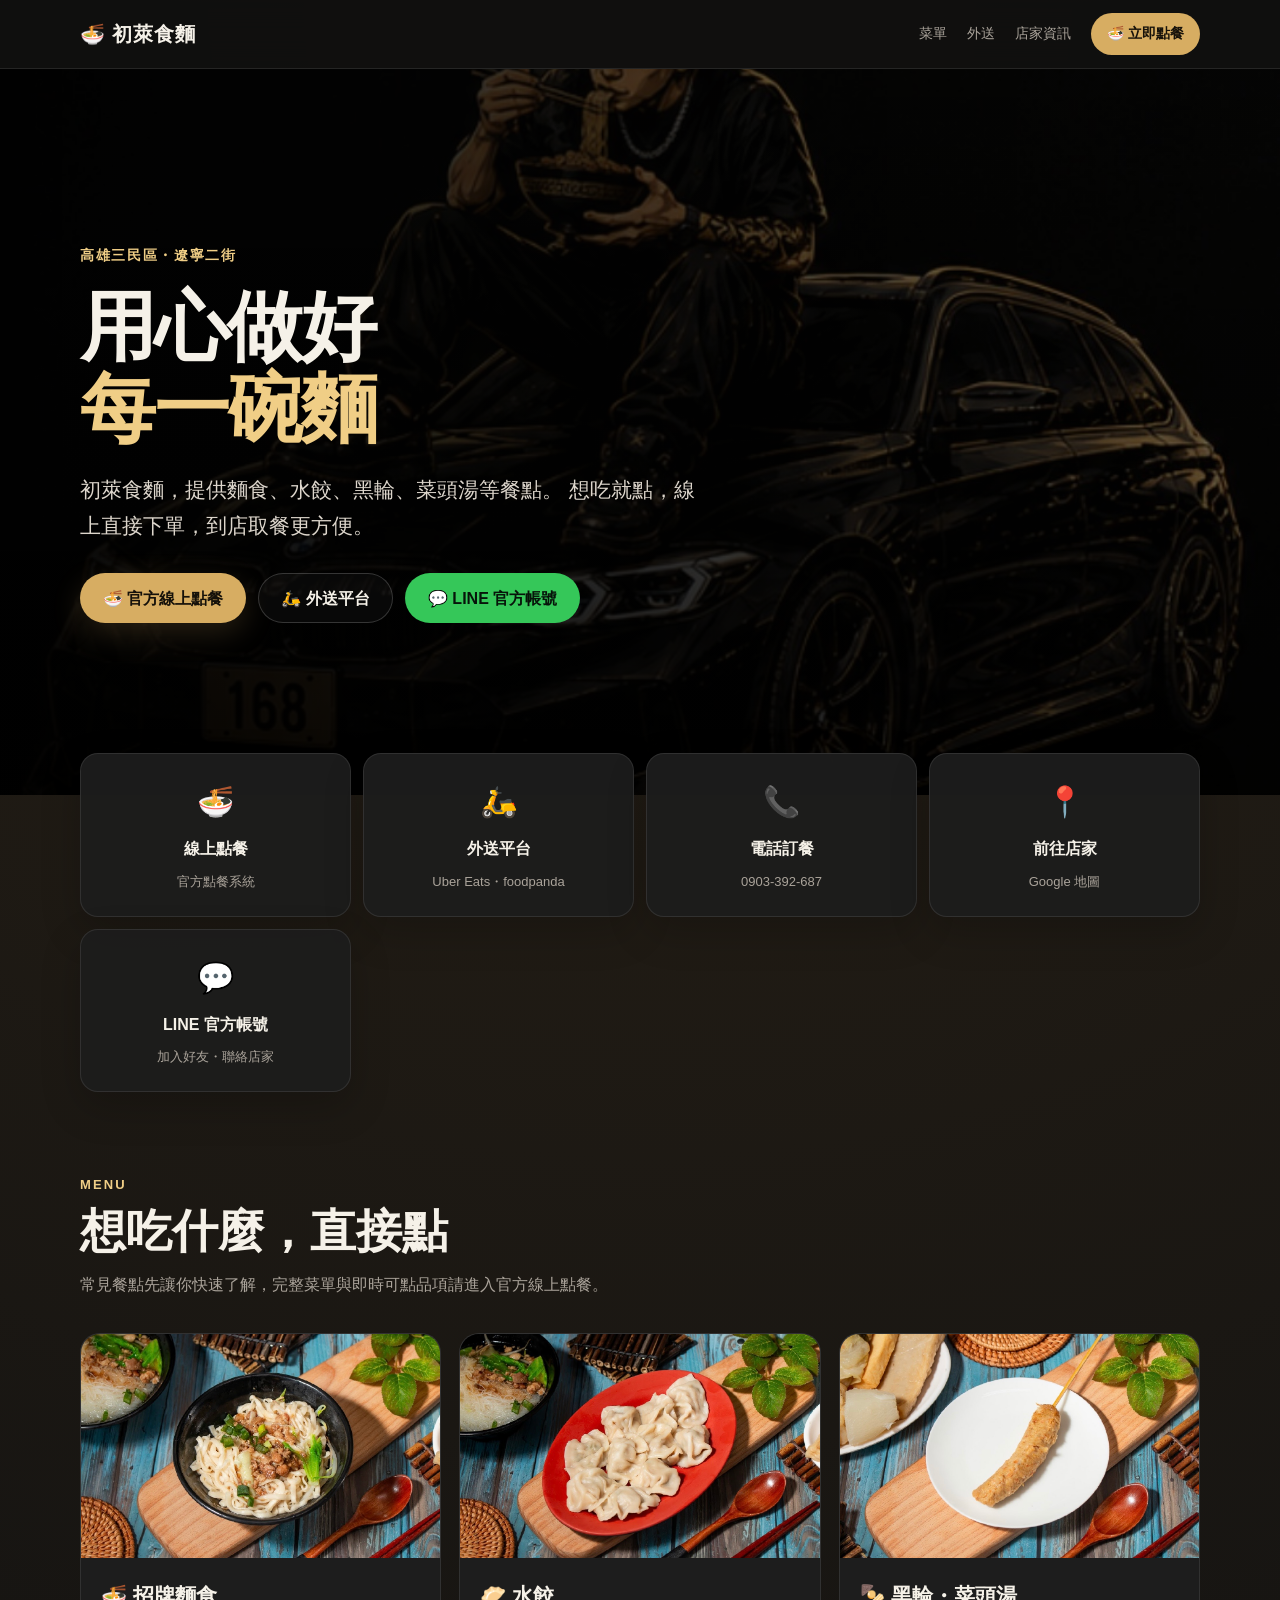
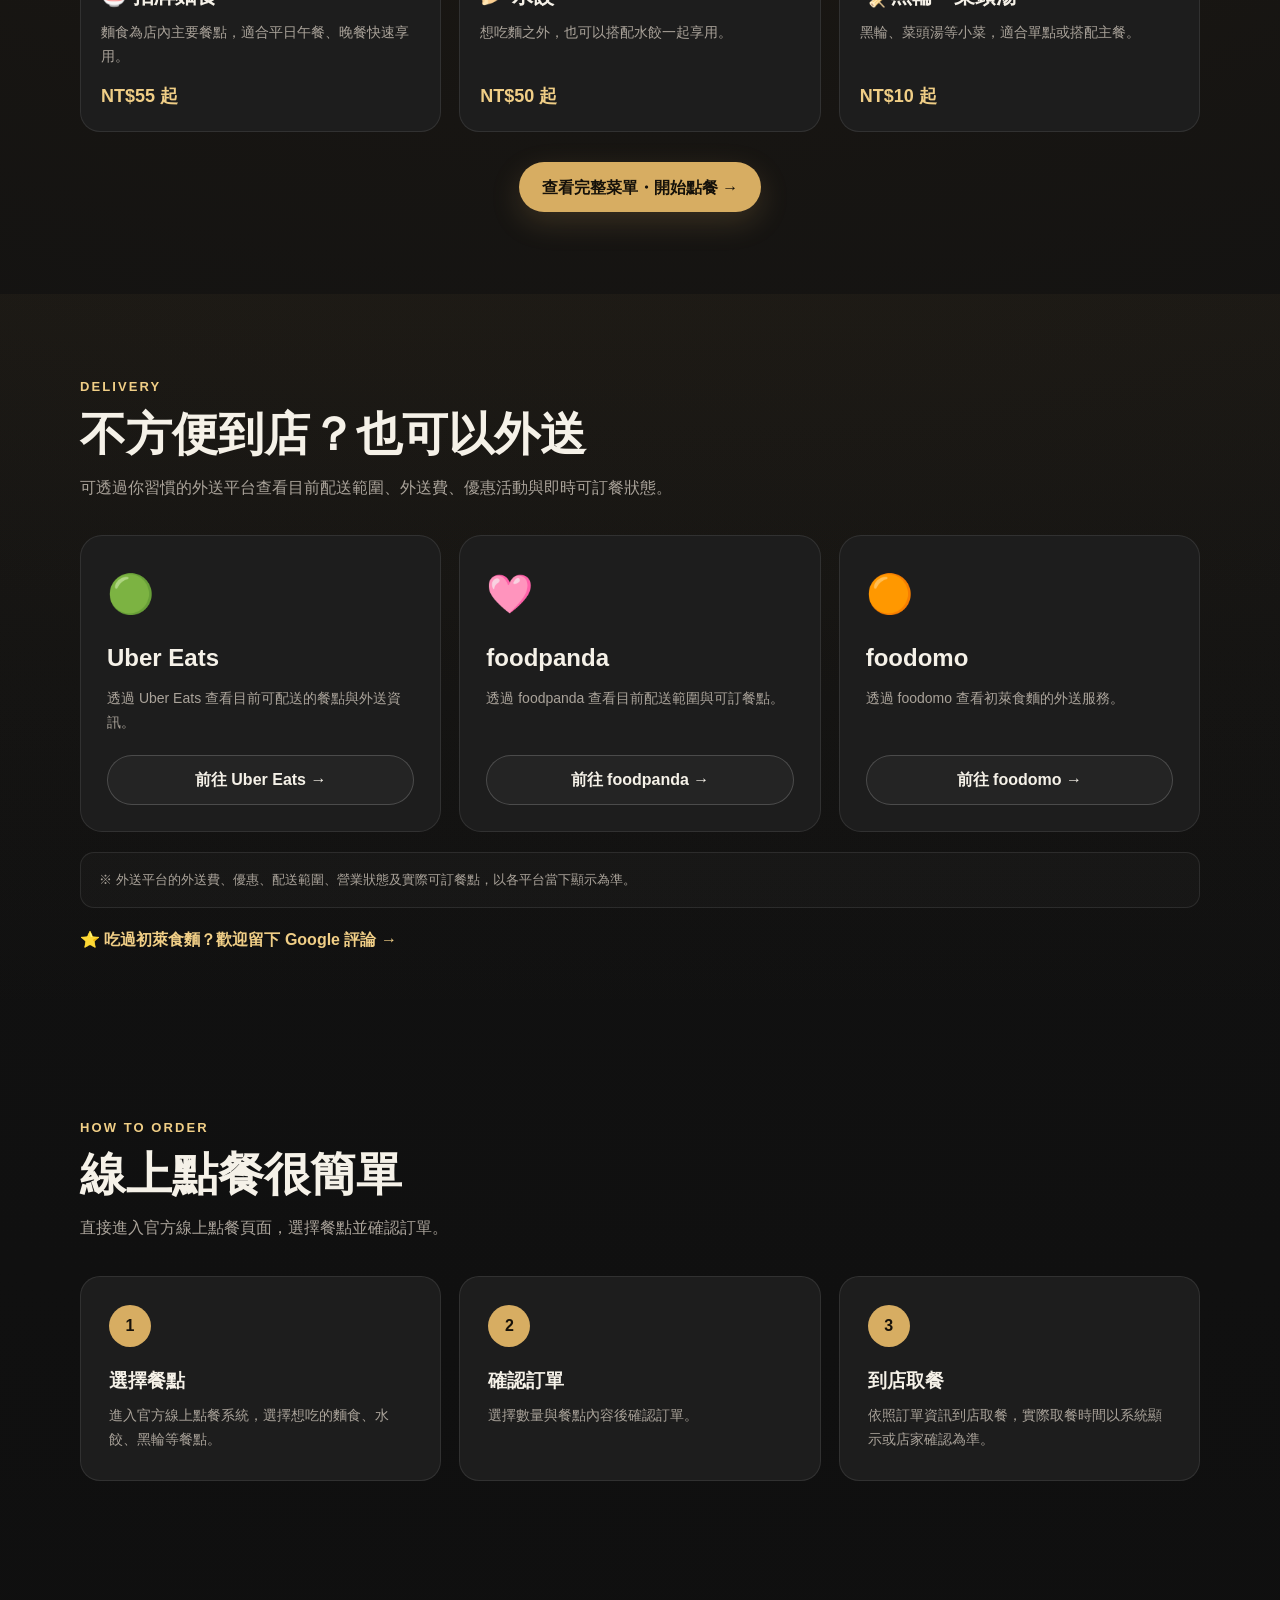
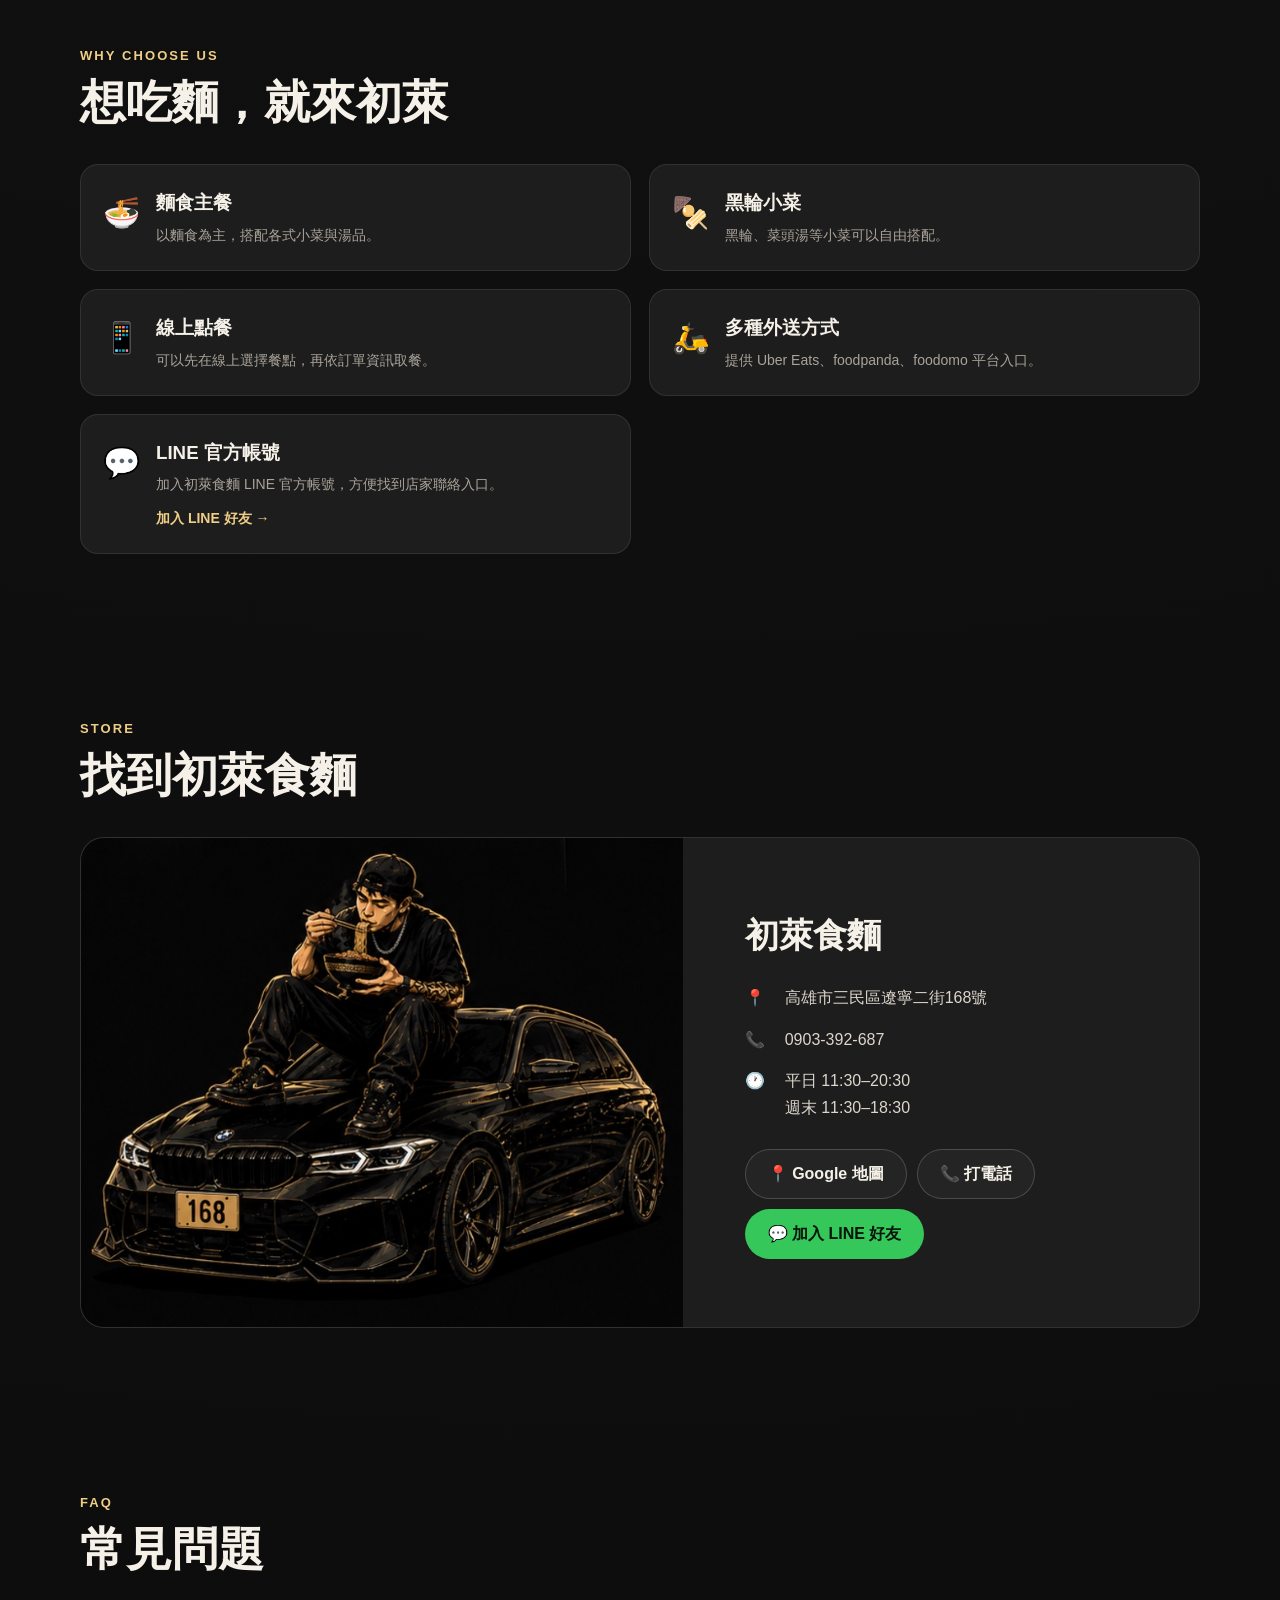
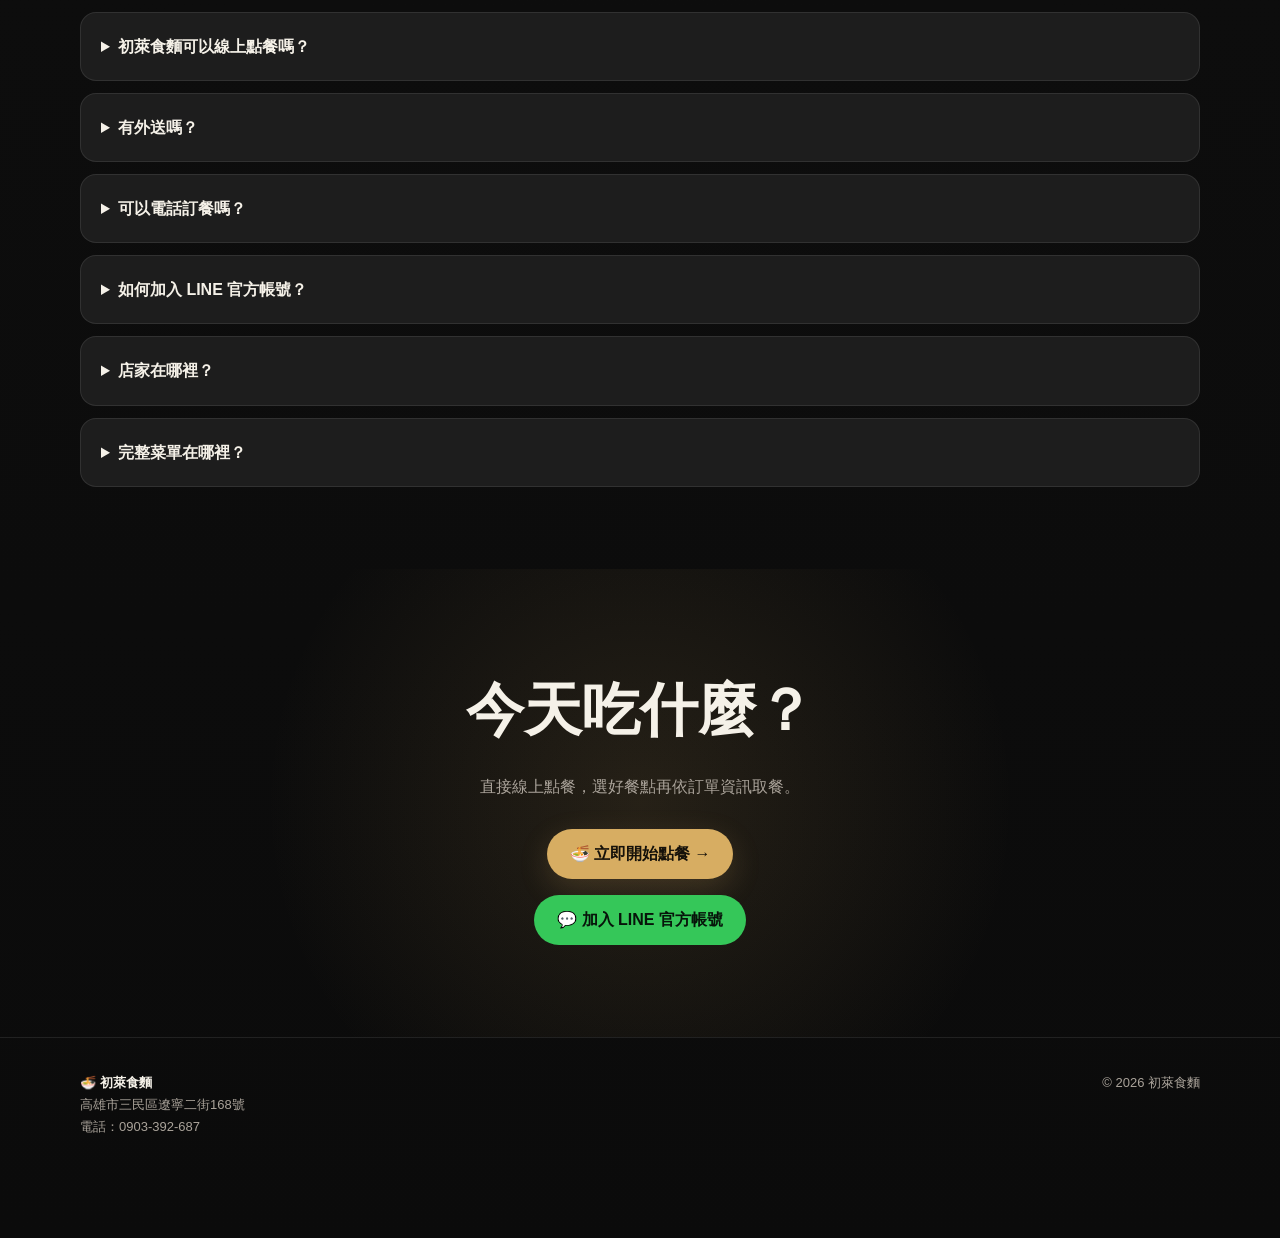
==== commit eee8d732: "Update index.html" ====
--- a/index.html
+++ b/index.html
@@ -1,71 +1,40 @@
+
 <!DOCTYPE html>
 <html lang="zh-Hant-TW">
 <head>
   <meta charset="UTF-8">
-  <meta name="viewport" content="width=device-width, initial-scale=1.0">
+  <meta name="viewport" content="width=device-width, initial-scale=1">
 
   <title>初萊食麵｜高雄三民區麵店・黑輪・菜頭湯｜線上點餐</title>
-
-  <meta
-    name="description"
-    content="初萊食麵位於高雄市三民區遼寧二街，提供麵食、水餃、黑輪、菜頭湯等餐點。可線上點餐，也可透過 Uber Eats、foodpanda、foodomo 外送。"
-  >
-
-  <meta
-    name="keywords"
-    content="初萊食麵,高雄美食,三民區美食,遼寧二街美食,高雄麵店,高雄黑輪,高雄菜頭湯,高雄水餃,線上點餐,Uber Eats,foodpanda,foodomo"
-  >
-
+  <meta name="description" content="初萊食麵位於高雄市三民區遼寧二街，提供麵食、水餃、黑輪、菜頭湯。支援 SHARINGS 線上點餐、Uber Eats、foodpanda、foodomo 外送及 LINE 官方帳號。">
+  <meta name="keywords" content="初萊食麵,高雄美食,三民區美食,遼寧二街美食,高雄麵店,高雄黑輪,高雄菜頭湯,高雄水餃,線上點餐,Uber Eats,foodpanda,foodomo">
   <meta name="author" content="初萊食麵">
   <meta name="robots" content="index,follow">
-
   <meta name="theme-color" content="#111111">
 
-  <link
-    rel="canonical"
-    href="https://asj3733.github.io/chulai-order-v2/index.html"
-  >
-
-  <!-- Open Graph -->
-  <meta property="og:type" content="restaurant">
+  <link rel="canonical" href="https://asj3733.github.io/chulai-order-v2/index.html">
+
+  <meta property="og:type" content="website">
   <meta property="og:title" content="初萊食麵｜高雄三民區麵店">
-  <meta
-    property="og:description"
-    content="用心做好每一碗麵。提供麵食、水餃、黑輪、菜頭湯，可線上點餐與外送。"
-  >
-  <meta
-    property="og:url"
-    content="https://asj3733.github.io/chulai-order-v2/index.html"
-  >
-  <meta
-    property="og:image"
-    content="https://asj3733.github.io/chulai-order-v2/images/IMG_3543.jpeg"
-  >
+  <meta property="og:description" content="用心做好每一碗麵。提供麵食、水餃、黑輪、菜頭湯，可線上點餐、外送及加入 LINE 官方帳號。">
+  <meta property="og:url" content="https://asj3733.github.io/chulai-order-v2/index.html">
+  <meta property="og:image" content="https://asj3733.github.io/chulai-order-v2/images/IMG_3543.jpeg">
   <meta property="og:locale" content="zh_TW">
 
   <meta name="twitter:card" content="summary_large_image">
   <meta name="twitter:title" content="初萊食麵｜高雄三民區麵店">
-  <meta
-    name="twitter:description"
-    content="高雄三民區初萊食麵｜麵食、水餃、黑輪、菜頭湯｜線上點餐與外送"
-  >
-  <meta
-    name="twitter:image"
-    content="https://asj3733.github.io/chulai-order-v2/images/IMG_3543.jpeg"
-  >
+  <meta name="twitter:description" content="高雄三民區初萊食麵，提供麵食、水餃、黑輪、菜頭湯、線上點餐及外送。">
+  <meta name="twitter:image" content="https://asj3733.github.io/chulai-order-v2/images/IMG_3543.jpeg">
 
   <style>
     :root {
       --bg: #0f0f0f;
-      --bg2: #171717;
       --card: #1d1d1d;
-      --card2: #242424;
       --text: #f5f1e8;
       --muted: #aaa39a;
       --gold: #d7ad62;
       --gold-light: #f0ce86;
-      --line: rgba(255,255,255,.08);
-      --white: #ffffff;
+      --line: rgba(255,255,255,.09);
       --green: #35c759;
     }
 
@@ -77,25 +46,16 @@
 
     html {
       scroll-behavior: smooth;
+      scroll-padding-top: 80px;
     }
 
     body {
-      font-family:
-        -apple-system,
-        BlinkMacSystemFont,
-        "Noto Sans TC",
-        "Microsoft JhengHei",
-        sans-serif;
-      background:
-        radial-gradient(
-          circle at top,
-          #292116 0,
-          #111 38%,
-          #0b0b0b 100%
-        );
+      font-family: -apple-system, BlinkMacSystemFont, "Noto Sans TC",
+        "Microsoft JhengHei", sans-serif;
+      background: radial-gradient(circle at top, #292116 0, #111 38%, #0b0b0b 100%);
       color: var(--text);
       line-height: 1.7;
-      padding-bottom: 78px;
+      padding-bottom: 0;
     }
 
     a {
@@ -112,16 +72,12 @@
       width: min(1120px, calc(100% - 32px));
       margin: auto;
     }
-
-    /* =========================
-       Header
-    ========================= */
 
     header {
       position: sticky;
       top: 0;
       z-index: 1000;
-      background: rgba(15,15,15,.9);
+      background: rgba(15,15,15,.92);
       backdrop-filter: blur(14px);
       border-bottom: 1px solid var(--line);
     }
@@ -155,15 +111,11 @@
 
     .nav-order {
       background: var(--gold);
-      color: #17120a;
+      color: #17120a !important;
       padding: 9px 16px;
       border-radius: 999px;
       font-weight: 800;
     }
-
-    /* =========================
-       Buttons
-    ========================= */
 
     .btn {
       display: inline-flex;
@@ -177,6 +129,7 @@
       font-weight: 800;
       transition: .2s ease;
       cursor: pointer;
+      text-align: center;
     }
 
     .btn:hover {
@@ -208,10 +161,6 @@
       background: var(--green);
       color: #07140a;
     }
-
-    /* =========================
-       Hero
-    ========================= */
 
     .hero {
       min-height: 680px;
@@ -219,6 +168,7 @@
       align-items: center;
       position: relative;
       overflow: hidden;
+      isolation: isolate;
     }
 
     .hero::before {
@@ -226,12 +176,7 @@
       position: absolute;
       inset: 0;
       background:
-        linear-gradient(
-          90deg,
-          rgba(0,0,0,.94) 0%,
-          rgba(0,0,0,.72) 42%,
-          rgba(0,0,0,.25) 100%
-        ),
+        linear-gradient(90deg, rgba(0,0,0,.94) 0%, rgba(0,0,0,.72) 42%, rgba(0,0,0,.25) 100%),
         url("images/IMG_3543.jpeg") center/cover no-repeat;
       opacity: .95;
       z-index: -2;
@@ -241,12 +186,7 @@
       content: "";
       position: absolute;
       inset: 0;
-      background:
-        linear-gradient(
-          180deg,
-          rgba(0,0,0,.1),
-          rgba(0,0,0,.7)
-        );
+      background: linear-gradient(180deg, rgba(0,0,0,.1), rgba(0,0,0,.7));
       z-index: -1;
     }
 
@@ -290,10 +230,6 @@
       gap: 12px;
     }
 
-    /* =========================
-       Sections
-    ========================= */
-
     section {
       padding: 82px 0;
       scroll-margin-top: 80px;
@@ -322,10 +258,6 @@
       max-width: 720px;
     }
 
-    /* =========================
-       Quick Actions
-    ========================= */
-
     .quick {
       margin-top: -42px;
       position: relative;
@@ -334,11 +266,12 @@
 
     .quick-grid {
       display: grid;
-      grid-template-columns: repeat(4, 1fr);
+      grid-template-columns: repeat(4, minmax(0, 1fr));
       gap: 12px;
     }
 
     .quick-card {
+      display: block;
       background: rgba(29,29,29,.96);
       border: 1px solid var(--line);
       border-radius: 18px;
@@ -368,13 +301,9 @@
       font-size: 13px;
     }
 
-    /* =========================
-       Menu
-    ========================= */
-
     .menu-grid {
       display: grid;
-      grid-template-columns: repeat(3, 1fr);
+      grid-template-columns: repeat(3, minmax(0, 1fr));
       gap: 18px;
     }
 
@@ -423,22 +352,13 @@
       margin-top: 12px;
     }
 
-    /* =========================
-       Delivery
-    ========================= */
-
     #delivery {
-      background:
-        linear-gradient(
-          180deg,
-          rgba(215,173,98,.045),
-          transparent
-        );
+      background: linear-gradient(180deg, rgba(215,173,98,.045), transparent);
     }
 
     .delivery-grid {
       display: grid;
-      grid-template-columns: repeat(3, 1fr);
+      grid-template-columns: repeat(3, minmax(0, 1fr));
       gap: 18px;
     }
 
@@ -496,13 +416,9 @@
       font-weight: 800;
     }
 
-    /* =========================
-       Steps
-    ========================= */
-
     .steps {
       display: grid;
-      grid-template-columns: repeat(3, 1fr);
+      grid-template-columns: repeat(3, minmax(0, 1fr));
       gap: 18px;
     }
 
@@ -534,13 +450,9 @@
       font-size: 14px;
     }
 
-    /* =========================
-       Features
-    ========================= */
-
     .feature-grid {
       display: grid;
-      grid-template-columns: repeat(2, 1fr);
+      grid-template-columns: repeat(2, minmax(0, 1fr));
       gap: 18px;
     }
 
@@ -566,10 +478,6 @@
       color: var(--muted);
       font-size: 14px;
     }
-
-    /* =========================
-       Store
-    ========================= */
 
     .store-box {
       display: grid;
@@ -622,10 +530,6 @@
       margin-top: 14px;
     }
 
-    /* =========================
-       FAQ
-    ========================= */
-
     .faq {
       display: grid;
       gap: 12px;
@@ -649,19 +553,10 @@
       font-size: 14px;
     }
 
-    /* =========================
-       CTA
-    ========================= */
-
     .final-cta {
       text-align: center;
       padding: 92px 20px;
-      background:
-        radial-gradient(
-          circle at center,
-          rgba(215,173,98,.13),
-          transparent 55%
-        );
+      background: radial-gradient(circle at center, rgba(215,173,98,.13), transparent 55%);
     }
 
     .final-cta h2 {
@@ -674,13 +569,9 @@
       margin-bottom: 28px;
     }
 
-    /* =========================
-       Footer
-    ========================= */
-
     footer {
       border-top: 1px solid var(--line);
-      padding: 34px 0 90px;
+      padding: 34px 0 100px;
       color: var(--muted);
       font-size: 13px;
     }
@@ -697,39 +588,17 @@
       font-weight: 800;
     }
 
-    /* =========================
-       Mobile Bottom CTA
-    ========================= */
-
     .mobile-cta {
-      position: fixed;
-      left: 0;
-      right: 0;
-      bottom: 0;
-      z-index: 2000;
       display: none;
-      padding: 10px;
-      background: rgba(10,10,10,.94);
-      backdrop-filter: blur(12px);
-      border-top: 1px solid var(--line);
-    }
-
-    .mobile-cta a {
-      width: 100%;
-    }
-
-    /* =========================
-       Responsive
-    ========================= */
+    }
 
     @media (max-width: 900px) {
-
       .nav-links a:not(.nav-order) {
         display: none;
       }
 
       .quick-grid {
-        grid-template-columns: repeat(2, 1fr);
+        grid-template-columns: repeat(2, minmax(0, 1fr));
       }
 
       .menu-grid,
@@ -755,13 +624,12 @@
     }
 
     @media (max-width: 600px) {
-
       body {
-        padding-bottom: 76px;
+        padding-bottom: 82px;
       }
 
       .container {
-        width: min(100% - 24px, 1120px);
+        width: calc(100% - 24px);
       }
 
       .hero {
@@ -818,6 +686,28 @@
 
       .mobile-cta {
         display: block;
+        position: fixed;
+        left: 0;
+        right: 0;
+        bottom: 0;
+        z-index: 2000;
+        padding: 10px;
+        background: rgba(10,10,10,.96);
+        backdrop-filter: blur(12px);
+        border-top: 1px solid var(--line);
+      }
+
+      .mobile-cta-inner {
+        display: grid;
+        grid-template-columns: 1.6fr 1fr;
+        gap: 8px;
+      }
+
+      .mobile-cta-inner .btn {
+        width: 100%;
+        min-height: 48px;
+        padding: 0 10px;
+        font-size: 14px;
       }
 
       .nav {
@@ -830,7 +720,6 @@
     }
   </style>
 
-  <!-- Restaurant Structured Data -->
   <script type="application/ld+json">
   {
     "@context": "https://schema.org",
@@ -848,31 +737,23 @@
       "addressRegion": "高雄市",
       "addressCountry": "TW"
     },
-    "servesCuisine": [
-      "麵食",
-      "水餃",
-      "關東煮"
-    ],
+    "servesCuisine": ["麵食", "水餃", "關東煮"],
     "priceRange": "$$",
-    "menu": "https://sharings.com.tw/StoreInformation.html?sid=f84d5f53-70be-4b8f-b9ab-1375556fb373"
+    "menu": "https://sharings.com.tw/StoreInformation.html?sid=f84d5f53-70be-4b8f-b9ab-1375556fb373",
+    "sameAs": [
+      "https://lin.ee/ZKitARId"
+    ]
   }
   </script>
 </head>
 
 <body>
 
-  <!-- =========================
-       Header
-  ========================= -->
-
   <header>
     <div class="container nav">
-
-      <a href="#top" class="logo">
-        🍜 初萊食麵
-      </a>
-
-      <nav class="nav-links">
+      <a href="#top" class="logo">🍜 初萊食麵</a>
+
+      <nav class="nav-links" aria-label="主要導覽">
         <a href="#menu">菜單</a>
         <a href="#delivery">外送</a>
         <a href="#store">店家資訊</a>
@@ -882,35 +763,20 @@
           target="_blank"
           rel="noopener"
           data-conversion="order"
-        >
-          🍜 立即點餐
-        </a>
+        >🍜 立即點餐</a>
       </nav>
-
     </div>
   </header>
 
-
   <main id="top">
 
-    <!-- =========================
-         Hero
-    ========================= -->
-
+    <!-- 首頁主視覺 -->
     <section class="hero">
-
       <div class="container">
-
         <div class="hero-content">
-
-          <div class="eyebrow">
-            高雄三民區・遼寧二街
-          </div>
-
-          <h1>
-            用心做好<br>
-            <span>每一碗麵</span>
-          </h1>
+          <div class="eyebrow">高雄三民區・遼寧二街</div>
+
+          <h1>用心做好<br><span>每一碗麵</span></h1>
 
           <p>
             初萊食麵，提供麵食、水餃、黑輪、菜頭湯等餐點。
@@ -918,41 +784,30 @@
           </p>
 
           <div class="hero-actions">
-
             <a
               href="https://sharings.com.tw/StoreInformation.html?sid=f84d5f53-70be-4b8f-b9ab-1375556fb373"
               class="btn btn-primary"
               target="_blank"
               rel="noopener"
               data-conversion="order"
-            >
-              🍜 官方線上點餐
-            </a>
+            >🍜 官方線上點餐</a>
+
+            <a href="#delivery" class="btn btn-outline">🛵 外送平台</a>
 
             <a
-              href="#delivery"
-              class="btn btn-outline"
-            >
-              🛵 外送平台
-            </a>
-
+              href="https://lin.ee/ZKitARId"
+              class="btn btn-green"
+              target="_blank"
+              rel="noopener noreferrer"
+            >💬 LINE 官方帳號</a>
           </div>
-
-        </div>
-
+        </div>
       </div>
-
     </section>
 
-
-    <!-- =========================
-         Quick Actions
-    ========================= -->
-
+    <!-- 首頁快速入口 -->
     <div class="quick">
-
       <div class="container">
-
         <div class="quick-grid">
 
           <a
@@ -967,19 +822,13 @@
             <small>官方點餐系統</small>
           </a>
 
-          <a
-            class="quick-card"
-            href="#delivery"
-          >
+          <a class="quick-card" href="#delivery">
             <div class="quick-icon">🛵</div>
             <strong>外送平台</strong>
             <small>Uber Eats・foodpanda</small>
           </a>
 
-          <a
-            class="quick-card"
-            href="tel:0903392687"
-          >
+          <a class="quick-card" href="tel:0903392687">
             <div class="quick-icon">📞</div>
             <strong>電話訂餐</strong>
             <small>0903-392-687</small>
@@ -996,184 +845,97 @@
             <small>Google 地圖</small>
           </a>
 
-        </div>
-
+          <a
+            class="quick-card"
+            href="https://lin.ee/ZKitARId"
+            target="_blank"
+            rel="noopener noreferrer"
+            aria-label="加入初萊食麵 LINE 官方帳號"
+          >
+            <div class="quick-icon">💬</div>
+            <strong>LINE 官方帳號</strong>
+            <small>加入好友・聯絡店家</small>
+          </a>
+
+        </div>
       </div>
-
     </div>
 
-
-    <!-- =========================
-         Menu
-    ========================= -->
-
+    <!-- 菜單介紹 -->
     <section id="menu">
-
       <div class="container">
-
         <div class="section-head">
           <div class="section-label">MENU</div>
-
           <h2>想吃什麼，直接點</h2>
-
-          <p>
-            常見餐點先讓你快速了解，完整菜單與即時可點品項請進入官方線上點餐。
-          </p>
-        </div>
-
+          <p>常見餐點先讓你快速了解，完整菜單與即時可點品項請進入官方線上點餐。</p>
+        </div>
 
         <div class="menu-grid">
 
           <article class="menu-card">
-
             <div class="menu-image">
-              <img
-                src="images/IMG_3516.jpeg"
-                alt="初萊食麵麵食"
-                loading="lazy"
-              >
-            </div>
-
+              <img src="images/IMG_3516.jpeg" alt="初萊食麵麵食" loading="lazy">
+            </div>
             <div class="menu-content">
-
               <h3>🍜 招牌麵食</h3>
-
-              <p>
-                麵食為店內主要餐點，適合平日午餐、晚餐快速享用。
-              </p>
-
-              <div class="price">
-                NT$55 起
-              </div>
-
-            </div>
-
+              <p>麵食為店內主要餐點，適合平日午餐、晚餐快速享用。</p>
+              <div class="price">NT$55 起</div>
+            </div>
           </article>
 
-
           <article class="menu-card">
-
             <div class="menu-image">
-              <img
-                src="images/IMG_3515.jpeg"
-                alt="初萊食麵水餃"
-                loading="lazy"
-              >
-            </div>
-
+              <img src="images/IMG_3515.jpeg" alt="初萊食麵水餃" loading="lazy">
+            </div>
             <div class="menu-content">
-
               <h3>🥟 水餃</h3>
-
-              <p>
-                想吃麵之外，也可以搭配水餃一起享用。
-              </p>
-
-              <div class="price">
-                NT$50 起
-              </div>
-
-            </div>
-
+              <p>想吃麵之外，也可以搭配水餃一起享用。</p>
+              <div class="price">NT$50 起</div>
+            </div>
           </article>
 
-
           <article class="menu-card">
-
             <div class="menu-image">
-              <img
-                src="images/IMG_3517.jpeg"
-                alt="初萊食麵黑輪與菜頭湯"
-                loading="lazy"
-              >
-            </div>
-
+              <img src="images/IMG_3517.jpeg" alt="初萊食麵黑輪與菜頭湯" loading="lazy">
+            </div>
             <div class="menu-content">
-
               <h3>🍢 黑輪・菜頭湯</h3>
-
-              <p>
-                黑輪、菜頭湯等小菜，適合單點或搭配主餐。
-              </p>
-
-              <div class="price">
-                NT$10 起
-              </div>
-
-            </div>
-
+              <p>黑輪、菜頭湯等小菜，適合單點或搭配主餐。</p>
+              <div class="price">NT$10 起</div>
+            </div>
           </article>
 
         </div>
 
-
-        <div style="text-align:center;margin-top:30px;">
-
+        <div style="text-align:center;margin-top:30px">
           <a
             href="https://sharings.com.tw/StoreInformation.html?sid=f84d5f53-70be-4b8f-b9ab-1375556fb373"
             class="btn btn-primary"
             target="_blank"
             rel="noopener"
             data-conversion="order"
-          >
-            查看完整菜單・開始點餐 →
-          </a>
-
-        </div>
-
+          >查看完整菜單・開始點餐 →</a>
+        </div>
       </div>
-
     </section>
 
-
-    <!-- =========================
-         Delivery
-    ========================= -->
-
+    <!-- 外送平台 -->
     <section id="delivery">
-
       <div class="container">
-
         <div class="section-head">
-
-          <div class="section-label">
-            DELIVERY
-          </div>
-
-          <h2>
-            不方便到店？也可以外送
-          </h2>
-
-          <p>
-            可透過你習慣的外送平台查看目前配送範圍、外送費、
-            優惠活動與即時可訂餐狀態。
-          </p>
-
-        </div>
-
+          <div class="section-label">DELIVERY</div>
+          <h2>不方便到店？也可以外送</h2>
+          <p>可透過你習慣的外送平台查看目前配送範圍、外送費、優惠活動與即時可訂餐狀態。</p>
+        </div>
 
         <div class="delivery-grid">
 
-          <!-- Uber Eats -->
-
           <article class="delivery-card">
-
             <div>
-
-              <div class="delivery-icon">
-                🟢
-              </div>
-
-              <h3>
-                Uber Eats
-              </h3>
-
-              <p>
-                透過 Uber Eats 查看目前可配送的餐點與外送資訊。
-              </p>
-
-            </div>
-
+              <div class="delivery-icon">🟢</div>
+              <h3>Uber Eats</h3>
+              <p>透過 Uber Eats 查看目前可配送的餐點與外送資訊。</p>
+            </div>
             <a
               href="https://www.ubereats.com/tw/store/%E5%88%9D%E8%90%8A%E9%A3%9F%E9%BA%B5%7C%E5%A4%A7%E8%85%B8%E9%A6%99%E8%85%B8%E3%80%81%E9%97%9C%E6%9D%B1%E7%85%AE/9-pIirZHWkWxCprbnjgzBQ?diningMode=PICKUP&ps=1&sc=SEARCH_SUGGESTION"
               class="btn btn-outline"
@@ -1181,33 +943,15 @@
               rel="noopener"
               data-conversion="delivery"
               data-platform="Uber Eats"
-            >
-              前往 Uber Eats →
-            </a>
-
+            >前往 Uber Eats →</a>
           </article>
 
-
-          <!-- foodpanda -->
-
           <article class="delivery-card">
-
             <div>
-
-              <div class="delivery-icon">
-                🩷
-              </div>
-
-              <h3>
-                foodpanda
-              </h3>
-
-              <p>
-                透過 foodpanda 查看目前配送範圍與可訂餐點。
-              </p>
-
-            </div>
-
+              <div class="delivery-icon">🩷</div>
+              <h3>foodpanda</h3>
+              <p>透過 foodpanda 查看目前配送範圍與可訂餐點。</p>
+            </div>
             <a
               href="https://foodpanda.com.tw/restaurant/o32y/chu-lai-shi-mian"
               class="btn btn-outline"
@@ -1215,33 +959,15 @@
               rel="noopener"
               data-conversion="delivery"
               data-platform="foodpanda"
-            >
-              前往 foodpanda →
-            </a>
-
+            >前往 foodpanda →</a>
           </article>
 
-
-          <!-- foodomo -->
-
           <article class="delivery-card">
-
             <div>
-
-              <div class="delivery-icon">
-                🟠
-              </div>
-
-              <h3>
-                foodomo
-              </h3>
-
-              <p>
-                也可以透過 foodomo 查看初萊食麵的外送服務。
-              </p>
-
-            </div>
-
+              <div class="delivery-icon">🟠</div>
+              <h3>foodomo</h3>
+              <p>透過 foodomo 查看初萊食麵的外送服務。</p>
+            </div>
             <a
               href="https://www.foodomo.com/store?stid=163737&number=0903392687"
               class="btn btn-outline"
@@ -1249,454 +975,210 @@
               rel="noopener"
               data-conversion="delivery"
               data-platform="foodomo"
-            >
-              前往 foodomo →
-            </a>
-
+            >前往 foodomo →</a>
           </article>
 
         </div>
 
-
         <div class="delivery-note">
-          ※ 外送平台的外送費、優惠、配送範圍、營業狀態及實際可訂餐點，
-          以各平台當下顯示為準。
-        </div>
-
+          ※ 外送平台的外送費、優惠、配送範圍、營業狀態及實際可訂餐點，以各平台當下顯示為準。
+        </div>
 
         <a
           href="https://g.page/r/CQl3fUEN40_CEBM/review"
           class="review-link"
           target="_blank"
           rel="noopener"
-        >
-          ⭐ 吃過初萊食麵？歡迎留下 Google 評論 →
-        </a>
-
+        >⭐ 吃過初萊食麵？歡迎留下 Google 評論 →</a>
       </div>
-
     </section>
 
-
-    <!-- =========================
-         How to Order
-    ========================= -->
-
+    <!-- 線上點餐步驟 -->
     <section>
-
       <div class="container">
-
         <div class="section-head">
-
-          <div class="section-label">
-            HOW TO ORDER
+          <div class="section-label">HOW TO ORDER</div>
+          <h2>線上點餐很簡單</h2>
+          <p>直接進入官方線上點餐頁面，選擇餐點並確認訂單。</p>
+        </div>
+
+        <div class="steps">
+          <div class="step">
+            <div class="step-number">1</div>
+            <h3>選擇餐點</h3>
+            <p>進入官方線上點餐系統，選擇想吃的麵食、水餃、黑輪等餐點。</p>
           </div>
 
-          <h2>
-            線上點餐很簡單
-          </h2>
-
-          <p>
-            不需要另外找菜單，直接進入官方線上點餐頁面即可。
-          </p>
-
-        </div>
-
-
-        <div class="steps">
-
           <div class="step">
-
-            <div class="step-number">
-              1
-            </div>
-
-            <h3>
-              選擇餐點
-            </h3>
-
-            <p>
-              進入官方線上點餐系統，選擇想吃的麵食、水餃、黑輪等餐點。
-            </p>
-
+            <div class="step-number">2</div>
+            <h3>確認訂單</h3>
+            <p>選擇數量與餐點內容後確認訂單。</p>
           </div>
 
-
           <div class="step">
-
-            <div class="step-number">
-              2
-            </div>
-
-            <h3>
-              確認訂單
-            </h3>
-
-            <p>
-              選擇數量與餐點內容後確認訂單。
-            </p>
-
+            <div class="step-number">3</div>
+            <h3>到店取餐</h3>
+            <p>依照訂單資訊到店取餐，實際取餐時間以系統顯示或店家確認為準。</p>
           </div>
-
-
-          <div class="step">
-
-            <div class="step-number">
-              3
-            </div>
-
-            <h3>
-              到店取餐
-            </h3>
-
-            <p>
-              依照訂單資訊到店取餐，減少現場等待時間。
-            </p>
-
+        </div>
+      </div>
+    </section>
+
+    <!-- 店家特色 -->
+    <section>
+      <div class="container">
+        <div class="section-head">
+          <div class="section-label">WHY CHOOSE US</div>
+          <h2>想吃麵，就來初萊</h2>
+        </div>
+
+        <div class="feature-grid">
+          <div class="feature">
+            <div class="feature-icon">🍜</div>
+            <div>
+              <h3>麵食主餐</h3>
+              <p>以麵食為主，搭配各式小菜與湯品。</p>
+            </div>
           </div>
 
-        </div>
-
+          <div class="feature">
+            <div class="feature-icon">🍢</div>
+            <div>
+              <h3>黑輪小菜</h3>
+              <p>黑輪、菜頭湯等小菜可以自由搭配。</p>
+            </div>
+          </div>
+
+          <div class="feature">
+            <div class="feature-icon">📱</div>
+            <div>
+              <h3>線上點餐</h3>
+              <p>可以先在線上選擇餐點，再依訂單資訊取餐。</p>
+            </div>
+          </div>
+
+          <div class="feature">
+            <div class="feature-icon">🛵</div>
+            <div>
+              <h3>多種外送方式</h3>
+              <p>提供 Uber Eats、foodpanda、foodomo 平台入口。</p>
+            </div>
+          </div>
+
+          <div class="feature">
+            <div class="feature-icon">💬</div>
+            <div>
+              <h3>LINE 官方帳號</h3>
+              <p>加入初萊食麵 LINE 官方帳號，方便找到店家聯絡入口。</p>
+              <p style="margin-top:10px">
+                <a href="https://lin.ee/ZKitARId" target="_blank" rel="noopener noreferrer" style="color:var(--gold-light);font-weight:800">加入 LINE 好友 →</a>
+              </p>
+            </div>
+          </div>
+        </div>
       </div>
-
     </section>
 
-
-    <!-- =========================
-         Features
-    ========================= -->
-
-    <section>
-
+    <!-- 店家資訊 -->
+    <section id="store">
       <div class="container">
-
         <div class="section-head">
-
-          <div class="section-label">
-            WHY CHOOSE US
+          <div class="section-label">STORE</div>
+          <h2>找到初萊食麵</h2>
+        </div>
+
+        <div class="store-box">
+          <div class="store-photo">
+            <img src="images/IMG_3543.jpeg" alt="初萊食麵店家" loading="lazy">
           </div>
 
-          <h2>
-            想吃麵，就來初萊
-          </h2>
-
-        </div>
-
-
-        <div class="feature-grid">
-
-          <div class="feature">
-
-            <div class="feature-icon">
-              🍜
-            </div>
-
-            <div>
-
-              <h3>
-                麵食主餐
-              </h3>
-
-              <p>
-                以麵食為主，搭配各式小菜與湯品。
-              </p>
-
-            </div>
-
-          </div>
-
-
-          <div class="feature">
-
-            <div class="feature-icon">
-              🍢
-            </div>
-
-            <div>
-
-              <h3>
-                黑輪小菜
-              </h3>
-
-              <p>
-                黑輪、菜頭湯等小菜可以自由搭配。
-              </p>
-
-            </div>
-
-          </div>
-
-
-          <div class="feature">
-
-            <div class="feature-icon">
-              📱
-            </div>
-
-            <div>
-
-              <h3>
-                線上點餐
-              </h3>
-
-              <p>
-                不必到店排隊，可以先在線上完成點餐。
-              </p>
-
-            </div>
-
-          </div>
-
-
-          <div class="feature">
-
-            <div class="feature-icon">
-              🛵
-            </div>
-
-            <div>
-
-              <h3>
-                多種外送方式
-              </h3>
-
-              <p>
-                提供 Uber Eats、foodpanda、foodomo 外送選擇。
-              </p>
-
-            </div>
-
-          </div>
-
-        </div>
-
-      </div>
-
-    </section>
-
-
-    <!-- =========================
-         Store
-    ========================= -->
-
-    <section id="store">
-
-      <div class="container">
-
-        <div class="section-head">
-
-          <div class="section-label">
-            STORE
-          </div>
-
-          <h2>
-            找到初萊食麵
-          </h2>
-
-        </div>
-
-
-        <div class="store-box">
-
-          <div class="store-photo">
-
-            <img
-              src="images/IMG_3543.jpeg"
-              alt="初萊食麵店家"
-              loading="lazy"
-            >
-
-          </div>
-
-
           <div class="store-info">
-
-            <h2>
-              初萊食麵
-            </h2>
-
+            <h2>初萊食麵</h2>
 
             <div class="info-row">
-
-              <div class="info-icon">
-                📍
-              </div>
-
-              <div>
-                高雄市三民區遼寧二街168號
-              </div>
-
-            </div>
-
+              <div class="info-icon">📍</div>
+              <div>高雄市三民區遼寧二街168號</div>
+            </div>
 
             <div class="info-row">
-
-              <div class="info-icon">
-                📞
-              </div>
-
-              <div>
-                <a href="tel:0903392687">
-                  0903-392-687
-                </a>
-              </div>
-
-            </div>
-
+              <div class="info-icon">📞</div>
+              <div><a href="tel:0903392687">0903-392-687</a></div>
+            </div>
 
             <div class="info-row">
-
-              <div class="info-icon">
-                🕐
-              </div>
-
-              <div>
-                平日 11:30–20:30<br>
-                週末 11:30–18:30
-              </div>
-
-            </div>
-
+              <div class="info-icon">🕐</div>
+              <div>平日 11:30–20:30<br>週末 11:30–18:30</div>
+            </div>
 
             <div class="store-actions">
-
               <a
                 href="https://maps.app.goo.gl/u7re7YuqQW4EPbeF6?g_st=ic"
                 class="btn btn-outline"
                 target="_blank"
                 rel="noopener"
-              >
-                📍 Google 地圖
-              </a>
+              >📍 Google 地圖</a>
+
+              <a href="tel:0903392687" class="btn btn-outline">📞 打電話</a>
 
               <a
-                href="tel:0903392687"
-                class="btn btn-outline"
-              >
-                📞 打電話
-              </a>
-
-            </div>
-
+                href="https://lin.ee/ZKitARId"
+                class="btn btn-green"
+                target="_blank"
+                rel="noopener noreferrer"
+              >💬 加入 LINE 好友</a>
+            </div>
           </div>
-
-        </div>
-
+        </div>
       </div>
-
     </section>
 
-
-    <!-- =========================
-         FAQ
-    ========================= -->
-
+    <!-- 常見問題 -->
     <section>
-
       <div class="container">
-
         <div class="section-head">
-
-          <div class="section-label">
-            FAQ
-          </div>
-
-          <h2>
-            常見問題
-          </h2>
-
-        </div>
-
+          <div class="section-label">FAQ</div>
+          <h2>常見問題</h2>
+        </div>
 
         <div class="faq">
-
           <details>
-
-            <summary>
-              初萊食麵可以線上點餐嗎？
-            </summary>
-
-            <p>
-              可以。點擊網站上的「官方線上點餐」即可進入 SHARINGS 線上點餐系統。
-            </p>
-
+            <summary>初萊食麵可以線上點餐嗎？</summary>
+            <p>可以。點擊網站上的「官方線上點餐」即可進入 SHARINGS 線上點餐系統。</p>
           </details>
 
-
           <details>
-
-            <summary>
-              有外送嗎？
-            </summary>
-
-            <p>
-              有。可以透過 Uber Eats、foodpanda、foodomo 查看外送服務。
-              實際配送範圍與費用以各平台當下顯示為準。
-            </p>
-
+            <summary>有外送嗎？</summary>
+            <p>可以透過 Uber Eats、foodpanda、foodomo 查看外送服務。實際配送範圍與費用以各平台當下顯示為準。</p>
           </details>
 
-
           <details>
-
-            <summary>
-              可以電話訂餐嗎？
-            </summary>
-
-            <p>
-              可以撥打 0903-392-687 詢問與訂餐。
-            </p>
-
+            <summary>可以電話訂餐嗎？</summary>
+            <p>可以撥打 <a href="tel:0903392687">0903-392-687</a> 詢問與訂餐。</p>
           </details>
 
-
           <details>
-
-            <summary>
-              店家在哪裡？
-            </summary>
-
-            <p>
-              初萊食麵位於高雄市三民區遼寧二街168號。
-            </p>
-
+            <summary>如何加入 LINE 官方帳號？</summary>
+            <p>點擊首頁的 LINE 官方帳號按鈕，即可前往初萊食麵 LINE 加好友入口。</p>
           </details>
 
-
           <details>
-
-            <summary>
-              完整菜單在哪裡？
-            </summary>
-
-            <p>
-              完整且即時的可點餐內容，請直接進入官方線上點餐系統查看。
-            </p>
-
+            <summary>店家在哪裡？</summary>
+            <p>初萊食麵位於高雄市三民區遼寧二街168號，可點擊 Google 地圖查看位置。</p>
           </details>
 
-        </div>
-
+          <details>
+            <summary>完整菜單在哪裡？</summary>
+            <p>完整且即時的可點餐內容，請進入官方線上點餐系統查看。</p>
+          </details>
+        </div>
       </div>
-
     </section>
 
-
-    <!-- =========================
-         Final CTA
-    ========================= -->
-
+    <!-- 最後點餐入口 -->
     <section class="final-cta">
-
       <div class="container">
-
-        <h2>
-          今天吃什麼？
-        </h2>
-
-        <p>
-          直接線上點餐，選好餐點再到店取餐。
-        </p>
+        <h2>今天吃什麼？</h2>
+        <p>直接線上點餐，選好餐點再依訂單資訊取餐。</p>
 
         <a
           href="https://sharings.com.tw/StoreInformation.html?sid=f84d5f53-70be-4b8f-b9ab-1375556fb373"
@@ -1704,118 +1186,83 @@
           target="_blank"
           rel="noopener"
           data-conversion="order"
-        >
-          🍜 立即開始點餐 →
-        </a>
-
+        >🍜 立即開始點餐 →</a>
+
+        <div style="margin-top:16px">
+          <a
+            href="https://lin.ee/ZKitARId"
+            class="btn btn-green"
+            target="_blank"
+            rel="noopener noreferrer"
+          >💬 加入 LINE 官方帳號</a>
+        </div>
       </div>
-
     </section>
 
   </main>
 
-
-  <!-- =========================
-       Footer
-  ========================= -->
-
+  <!-- 頁尾 -->
   <footer>
-
     <div class="container">
-
       <div class="footer-inner">
-
         <div>
-          <div class="footer-brand">
-            🍜 初萊食麵
-          </div>
-
-          <div>
-            高雄市三民區遼寧二街168號
-          </div>
-        </div>
-
-
-        <div>
-          © 2026 初萊食麵
-        </div>
-
+          <div class="footer-brand">🍜 初萊食麵</div>
+          <div>高雄市三民區遼寧二街168號</div>
+          <div><a href="tel:0903392687">電話：0903-392-687</a></div>
+        </div>
+        <div>© 2026 初萊食麵</div>
       </div>
-
     </div>
-
   </footer>
 
-
-  <!-- =========================
-       Mobile CTA
-  ========================= -->
-
+  <!-- 手機版底部固定按鈕 -->
   <div class="mobile-cta">
-
-    <a
-      href="https://sharings.com.tw/StoreInformation.html?sid=f84d5f53-70be-4b8f-b9ab-1375556fb373"
-      class="btn btn-primary"
-      target="_blank"
-      rel="noopener"
-      data-conversion="order"
-    >
-      🍜 官方線上點餐
-    </a>
-
+    <div class="mobile-cta-inner">
+      <a
+        href="https://sharings.com.tw/StoreInformation.html?sid=f84d5f53-70be-4b8f-b9ab-1375556fb373"
+        class="btn btn-primary"
+        target="_blank"
+        rel="noopener"
+        data-conversion="order"
+      >🍜 立即點餐</a>
+
+      <a
+        href="https://lin.ee/ZKitARId"
+        class="btn btn-green"
+        target="_blank"
+        rel="noopener noreferrer"
+      >💬 LINE</a>
+    </div>
   </div>
 
-
-  <!-- =========================
-       Google Ads / GA4 Event Tracking
-  ========================= -->
-
+  <!-- 點餐與外送點擊事件：若網站已載入 gtag，才會送出事件 -->
   <script>
     document.addEventListener("DOMContentLoaded", function () {
-
-      document
-        .querySelectorAll('[data-conversion="order"]')
-        .forEach(function (link) {
-
-          link.addEventListener("click", function () {
-
-            if (typeof gtag === "function") {
-
-              gtag("event", "click_order", {
-                event_category: "ordering",
-                event_label: "SHARINGS 官方線上點餐",
-                value: 1
-              });
-
-            }
-
-          });
-
+      document.querySelectorAll('[data-conversion="order"]').forEach(function (link) {
+        link.addEventListener("click", function () {
+          if (typeof gtag === "function") {
+            gtag("event", "click_order", {
+              event_category: "ordering",
+              event_label: "SHARINGS 官方線上點餐",
+              value: 1
+            });
+          }
         });
-
-
-      document
-        .querySelectorAll('[data-conversion="delivery"]')
-        .forEach(function (link) {
-
-          link.addEventListener("click", function () {
-
-            if (typeof gtag === "function") {
-
-              gtag("event", "click_delivery", {
-                event_category: "delivery",
-                event_label: link.dataset.platform || "外送平台",
-                value: 1
-              });
-
-            }
-
-          });
-
+      });
+
+      document.querySelectorAll('[data-conversion="delivery"]').forEach(function (link) {
+        link.addEventListener("click", function () {
+          if (typeof gtag === "function") {
+            gtag("event", "click_delivery", {
+              event_category: "delivery",
+              event_label: link.dataset.platform || "外送平台",
+              value: 1
+            });
+          }
         });
-
+      });
     });
   </script>
 
 </body>
-</html>+</html>
